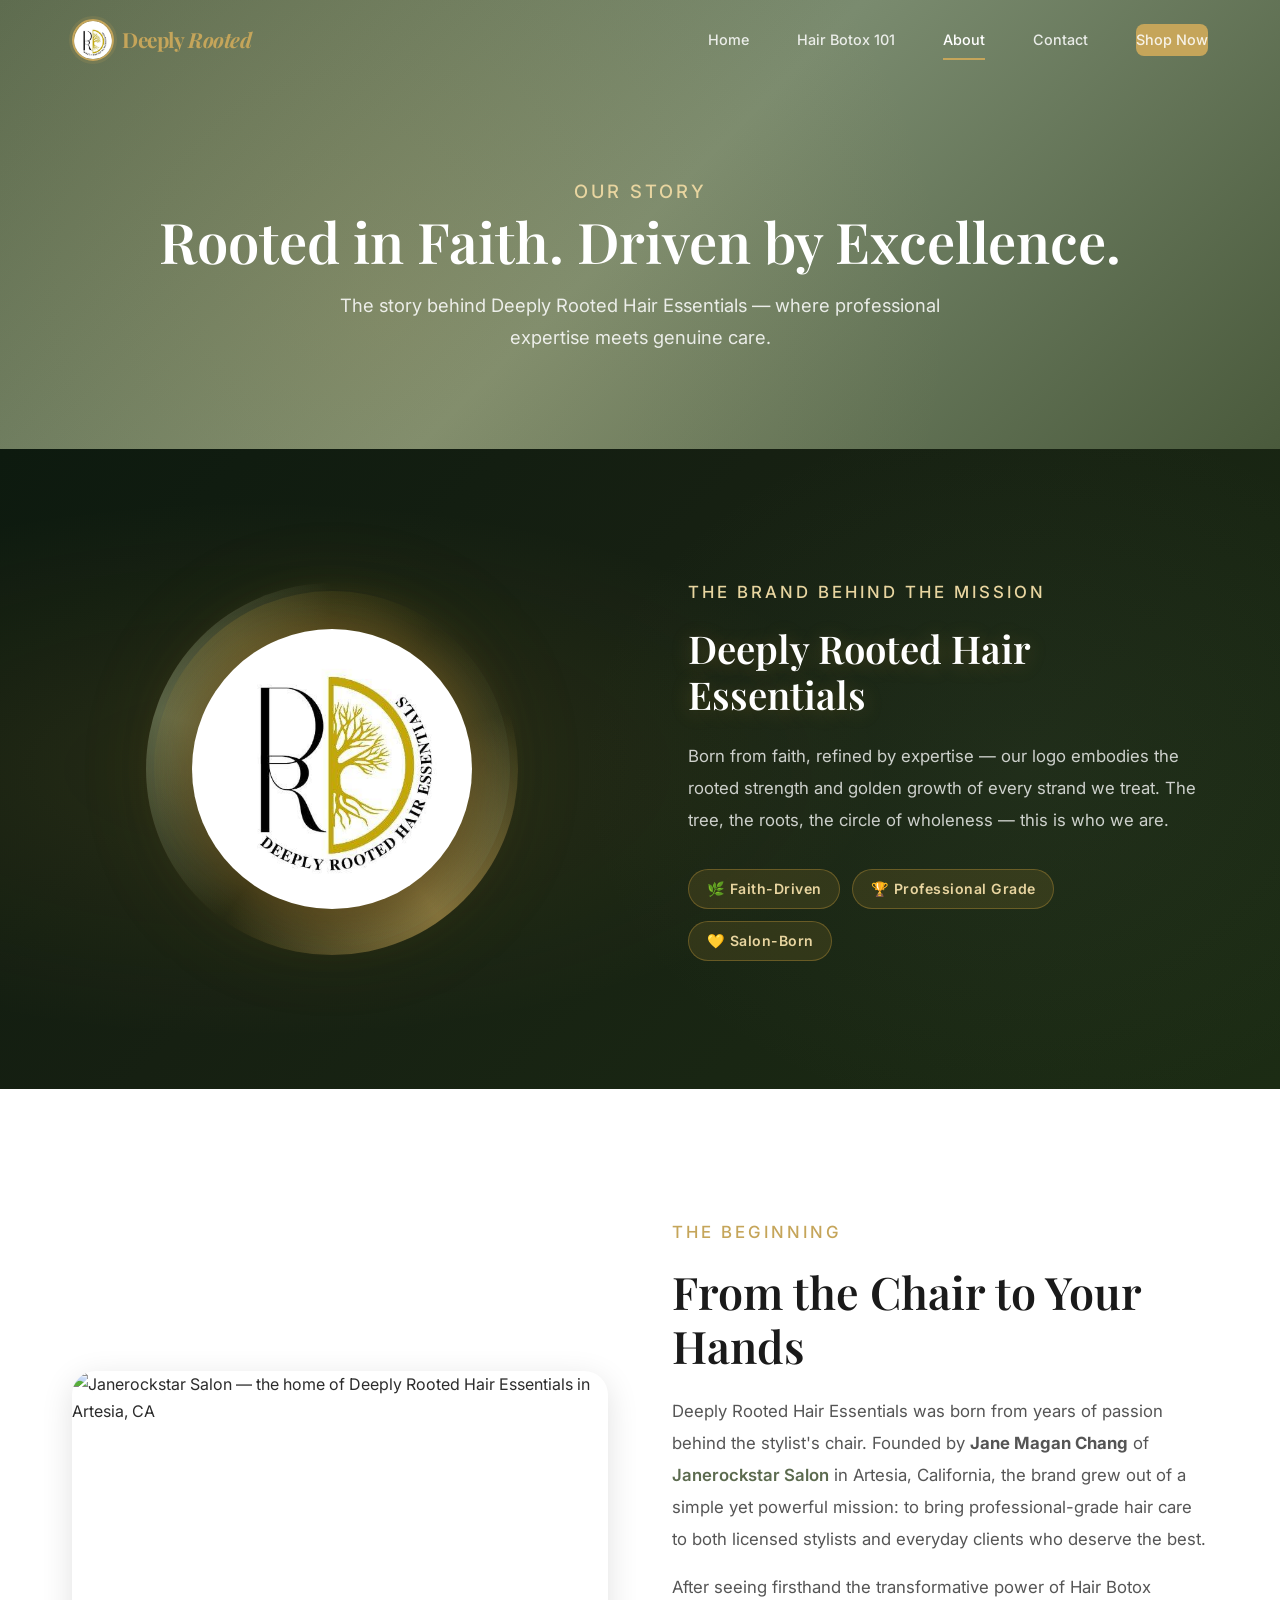
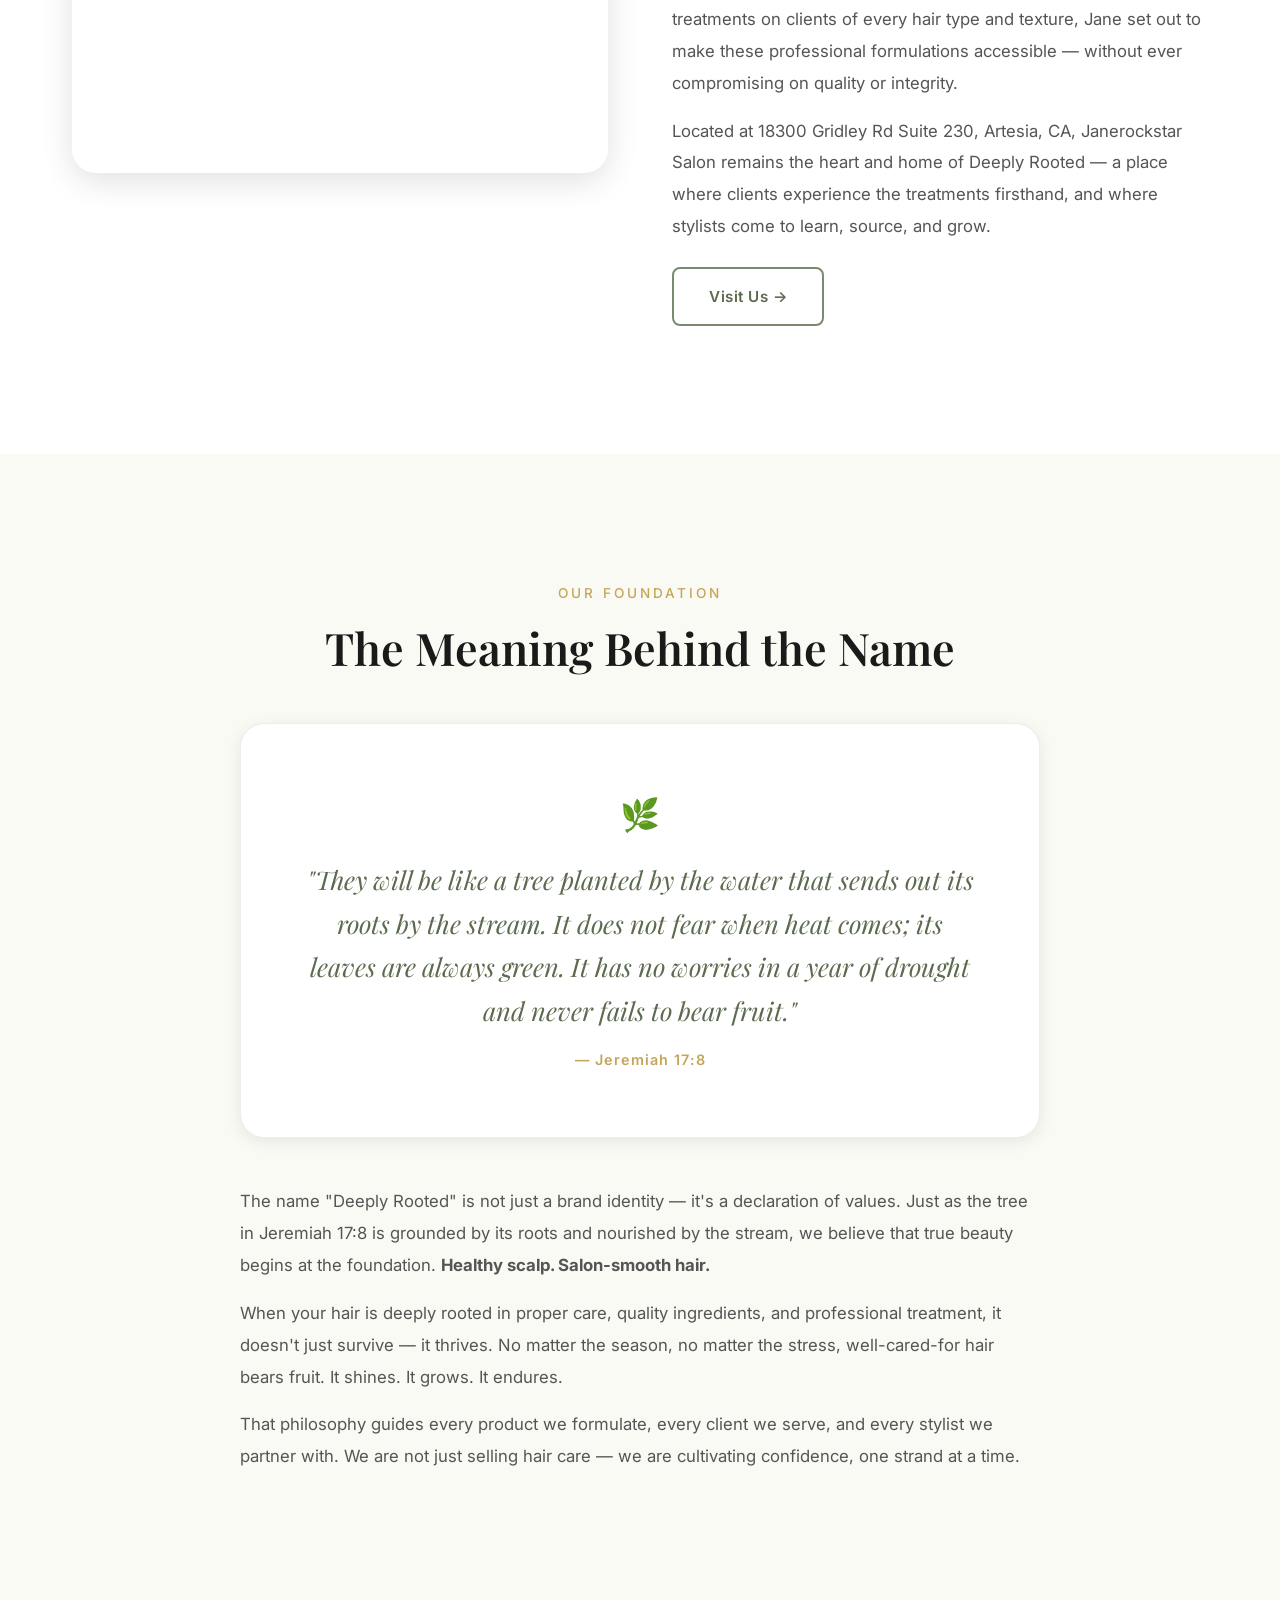
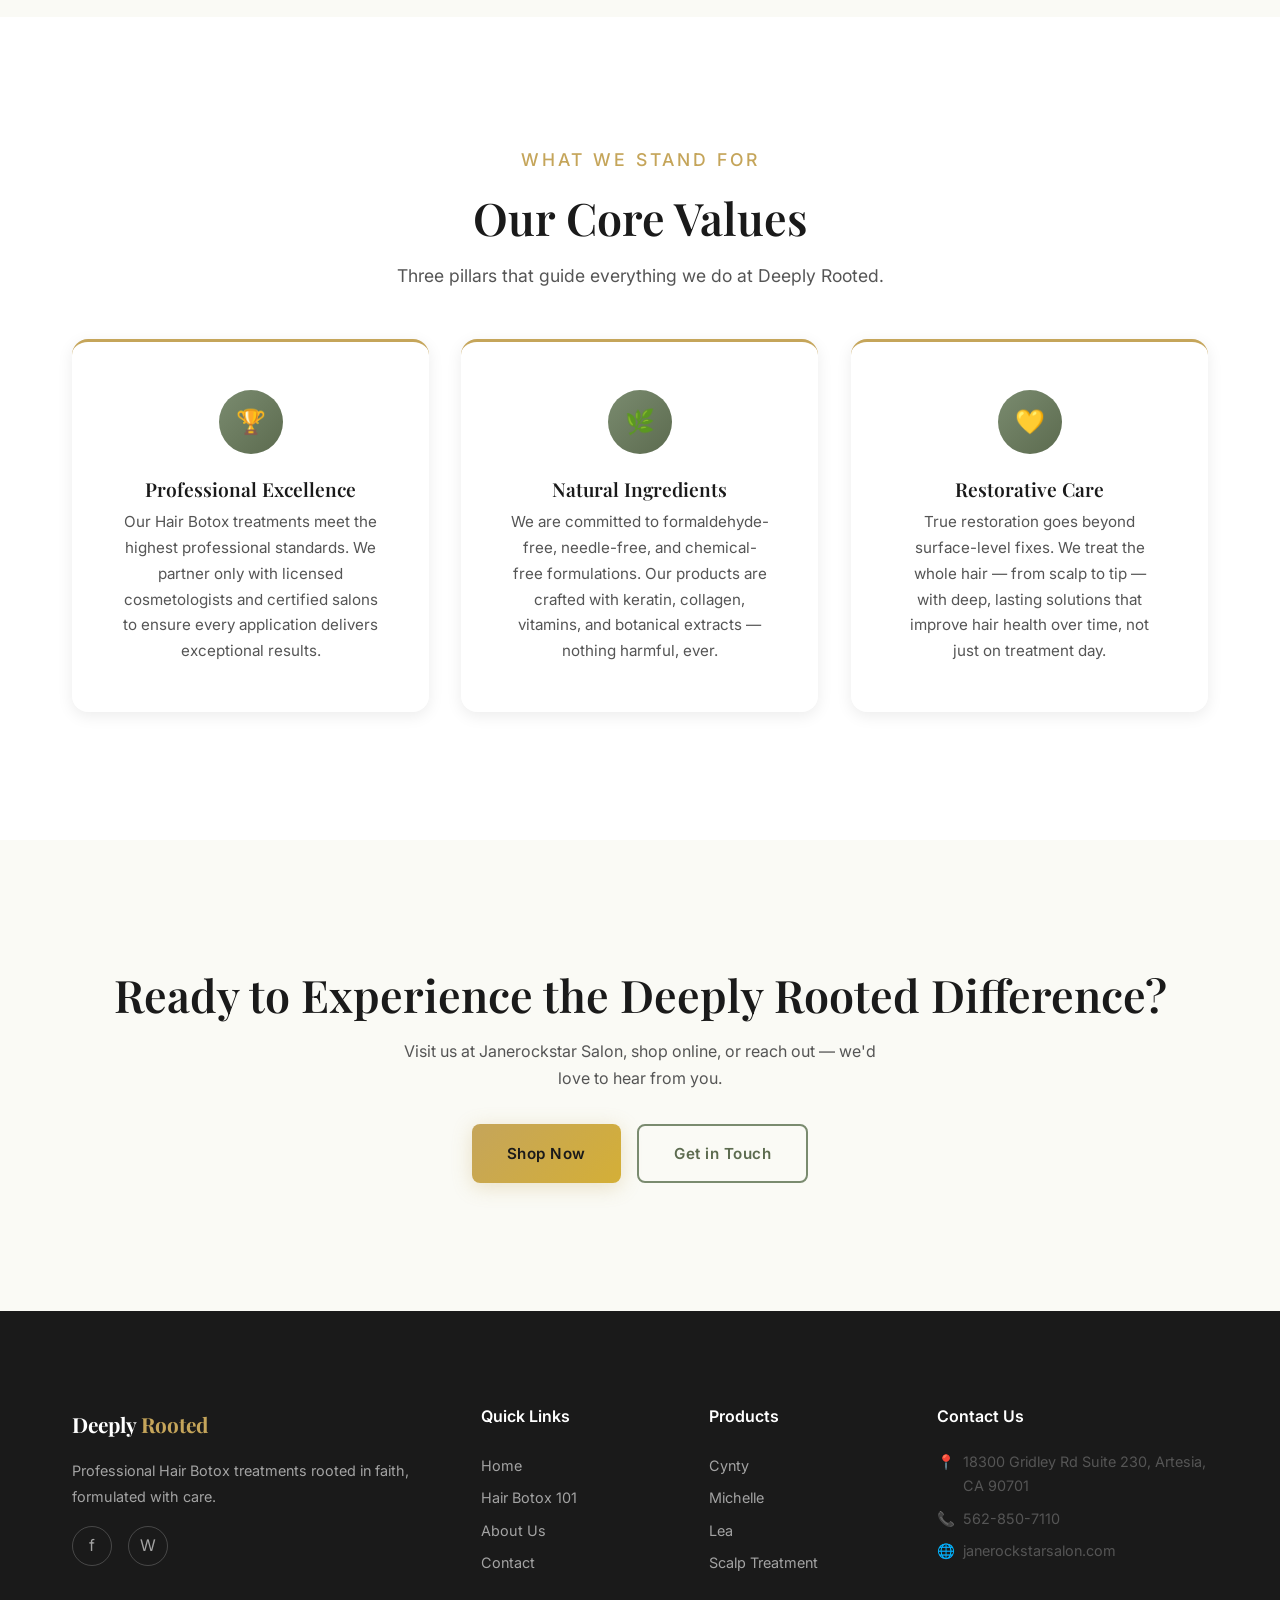
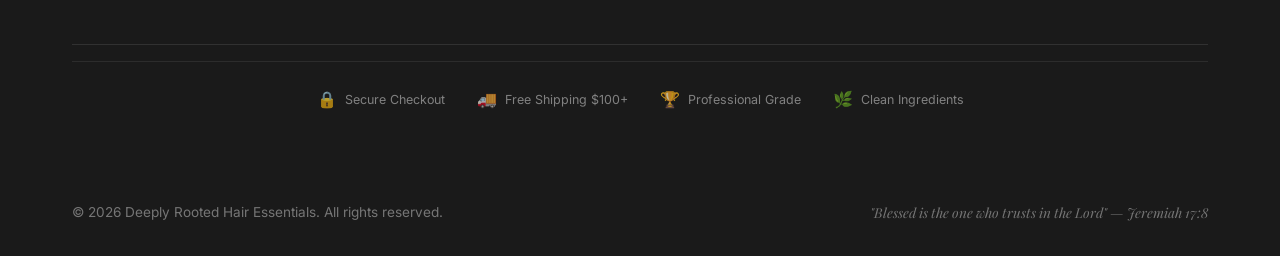
==== about.html @ 3ebabd02 "Remove Shop page and redirect all product links to Shopify store" ====
<!DOCTYPE html>
<html lang="en">
<head>
  <meta charset="UTF-8">
  <meta name="viewport" content="width=device-width, initial-scale=1.0">
  <title>About Us — Deeply Rooted Hair Essentials</title>
  <meta name="description" content="Learn the story behind Deeply Rooted Hair Essentials — rooted in faith, professional expertise, and a passion for beautiful, healthy hair.">
  <link rel="preconnect" href="https://fonts.googleapis.com">
  <link rel="preconnect" href="https://fonts.gstatic.com" crossorigin>
  <meta property="og:title" content="About Us — Deeply Rooted Hair Essentials">
  <meta property="og:description" content="Rooted in faith. Driven by excellence. Our story.">
  <meta property="og:type" content="website">
  <link rel="stylesheet" href="styles/main.css">
  <link rel="stylesheet" href="styles/pages/home.css">
  <link rel="stylesheet" href="styles/pages/about.css">

  <!-- Fallback: show all content if JavaScript is disabled -->
  <noscript>
    <style>
      .reveal, .reveal-left, .reveal-right, .reveal-scale, .reveal-rotate, .reveal-blur {
        opacity: 1 !important;
        transform: none !important;
        filter: none !important;
        animation: none !important;
      }
    </style>
  </noscript>
</head>
<body>

  <!-- Scroll Progress Bar -->
  <div class="scroll-progress" id="scroll-progress"></div>

  <!-- Navigation -->
  <nav class="navbar scrolled" id="navbar">
    <div class="container">
      <a href="index.html" class="nav-logo">
        <div class="nav-logo-mark">
          <img src="assets/images/logo.png" alt="Deeply Rooted Logo" class="nav-logo-img" onerror="this.style.display='none'; this.nextElementSibling.style.display='flex'">
          <div class="nav-logo-fallback" style="display:none">RD</div>
        </div>
        <span class="nav-logo-text">Deeply <em>Rooted</em></span>
      </a>
      <div class="nav-links">
        <a href="index.html">Home</a>
        <a href="hair-botox-101.html">Hair Botox 101</a>
        <a href="about.html" class="active">About</a>
        <a href="contact.html">Contact</a>
        <a href="https://hair-botox-deeply-rooted.myshopify.com" target="_blank" class="nav-cta">Shop Now</a>
      </div>
      <div class="hamburger" id="hamburger"><span></span><span></span><span></span></div>
    </div>
  </nav>
  <div class="mobile-overlay" id="mobile-overlay"></div>
  <div class="mobile-menu" id="mobile-menu">
    <a href="index.html">Home</a>
    <a href="hair-botox-101.html">Hair Botox 101</a>
    <a href="about.html">About</a>
    <a href="contact.html">Contact</a>
    <a href="https://hair-botox-deeply-rooted.myshopify.com" target="_blank" class="btn btn-primary" style="margin-top:1rem;">Shop Now</a>
  </div>

  <!-- Page Hero -->
  <section class="page-hero">
    <div class="container">
      <p class="subtitle" style="color:var(--color-gold-light);">Our Story</p>
      <h1>Rooted in Faith. Driven by Excellence.</h1>
      <p>The story behind Deeply Rooted Hair Essentials — where professional expertise meets genuine care.</p>
    </div>
  </section>

  <!-- Logo Highlight Section -->
  <section class="logo-highlight-section">
    <div class="container">
      <div class="logo-highlight-inner reveal">
        <div class="logo-glow-ring">
          <div class="logo-glow-pulse"></div>
          <img src="assets/images/logo.png" alt="Deeply Rooted Hair Essentials Logo" class="logo-highlight-img" id="brand-logo-showcase" onerror="this.style.display='none'">
        </div>
        <div class="logo-highlight-text">
          <p class="subtitle">The Brand Behind the Mission</p>
          <h2>Deeply Rooted Hair Essentials</h2>
          <p>Born from faith, refined by expertise — our logo embodies the rooted strength and golden growth of every strand we treat. The tree, the roots, the circle of wholeness — this is who we are.</p>
          <div class="logo-badges">
            <span class="logo-badge">🌿 Faith-Driven</span>
            <span class="logo-badge">🏆 Professional Grade</span>
            <span class="logo-badge">💛 Salon-Born</span>
          </div>
        </div>
      </div>
    </div>
  </section>

  <!-- Our Story -->
  <section class="about-story section" id="our-story">
    <div class="container">
      <div class="grid-2">
        <div class="about-story-image reveal reveal-left">
          <img src="assets/images/salon-interior.png" alt="Janerockstar Salon — the home of Deeply Rooted Hair Essentials in Artesia, CA">
        </div>
        <div class="about-story-content reveal reveal-right reveal-delay-1">
          <p class="subtitle">The Beginning</p>
          <h2>From the Chair to Your Hands</h2>
          <p>
            Deeply Rooted Hair Essentials was born from years of passion behind the stylist's chair. Founded by <strong>Jane Magan Chang</strong> of <a href="https://janerockstarsalon.com" target="_blank" style="color:var(--color-sage-dark); font-weight:600;">Janerockstar Salon</a> in Artesia, California, the brand grew out of a simple yet powerful mission: to bring professional-grade hair care to both licensed stylists and everyday clients who deserve the best.
          </p>
          <p>
            After seeing firsthand the transformative power of Hair Botox treatments on clients of every hair type and texture, Jane set out to make these professional formulations accessible — without ever compromising on quality or integrity.
          </p>
          <p>
            Located at 18300 Gridley Rd Suite 230, Artesia, CA, Janerockstar Salon remains the heart and home of Deeply Rooted — a place where clients experience the treatments firsthand, and where stylists come to learn, source, and grow.
          </p>
          <a href="contact.html" class="btn btn-outline" style="margin-top: 0.5rem;">Visit Us →</a>
        </div>
      </div>
    </div>
  </section>

  <!-- Philosophy / Scripture -->
  <section class="philosophy" id="philosophy">
    <div class="container">
      <div class="philosophy-content">
        <p class="subtitle">Our Foundation</p>
        <h2 style="margin-bottom: var(--space-2xl);">The Meaning Behind the Name</h2>
        <div class="scripture-block reveal">
          <div class="scripture-quote">
            "They will be like a tree planted by the water that sends out its roots by the stream. It does not fear when heat comes; its leaves are always green. It has no worries in a year of drought and never fails to bear fruit."
          </div>
          <div class="scripture-ref">— Jeremiah 17:8</div>
        </div>
        <div class="philosophy-text reveal reveal-delay-1">
          <p>
            The name "Deeply Rooted" is not just a brand identity — it's a declaration of values. Just as the tree in Jeremiah 17:8 is grounded by its roots and nourished by the stream, we believe that true beauty begins at the foundation. <strong>Healthy scalp. Salon-smooth hair.</strong>
          </p>
          <p>
            When your hair is deeply rooted in proper care, quality ingredients, and professional treatment, it doesn't just survive — it thrives. No matter the season, no matter the stress, well-cared-for hair bears fruit. It shines. It grows. It endures.
          </p>
          <p>
            That philosophy guides every product we formulate, every client we serve, and every stylist we partner with. We are not just selling hair care — we are cultivating confidence, one strand at a time.
          </p>
        </div>
      </div>
    </div>
  </section>

  <!-- Values -->
  <section class="values section" id="our-values">
    <div class="container">
      <div class="section-header">
        <p class="subtitle">What We Stand For</p>
        <h2>Our Core Values</h2>
        <p>Three pillars that guide everything we do at Deeply Rooted.</p>
      </div>
      <div class="values-grid">
        <div class="value-card reveal reveal-scale">
          <div class="value-icon">🏆</div>
          <h3>Professional Excellence</h3>
          <p>Our Hair Botox treatments meet the highest professional standards. We partner only with licensed cosmetologists and certified salons to ensure every application delivers exceptional results.</p>
        </div>
        <div class="value-card reveal reveal-scale reveal-delay-1">
          <div class="value-icon">🌿</div>
          <h3>Natural Ingredients</h3>
          <p>We are committed to formaldehyde-free, needle-free, and chemical-free formulations. Our products are crafted with keratin, collagen, vitamins, and botanical extracts — nothing harmful, ever.</p>
        </div>
        <div class="value-card reveal reveal-scale reveal-delay-2">
          <div class="value-icon">💛</div>
          <h3>Restorative Care</h3>
          <p>True restoration goes beyond surface-level fixes. We treat the whole hair — from scalp to tip — with deep, lasting solutions that improve hair health over time, not just on treatment day.</p>
        </div>
      </div>
    </div>
  </section>

  <!-- CTA -->
  <section style="background: var(--color-cream); padding: var(--space-5xl) 0; text-align: center;">
    <div class="container reveal">
      <h2>Ready to Experience the Deeply Rooted Difference?</h2>
      <p style="max-width:500px; margin: var(--space-md) auto var(--space-xl);">Visit us at Janerockstar Salon, shop online, or reach out — we'd love to hear from you.</p>
      <div style="display:flex; gap:1rem; justify-content:center; flex-wrap:wrap;">
        <a href="https://hair-botox-deeply-rooted.myshopify.com/" target="_blank" class="btn btn-primary">Shop Now</a>
        <a href="contact.html" class="btn btn-outline">Get in Touch</a>
      </div>
    </div>
  </section>

  <!-- Footer -->
  <footer class="footer">
    <div class="container">
      <div class="footer-grid">
        <div class="footer-brand">
          <a href="index.html" class="nav-logo">Deeply <span>Rooted</span></a>
          <p>Professional Hair Botox treatments rooted in faith, formulated with care.</p>
          <div class="footer-social" style="margin-top:1rem;">
            <a href="https://www.facebook.com/profile.php?id=deeplyrooted" target="_blank" aria-label="Facebook">f</a>
            <a href="https://janerockstarsalon.com" target="_blank" aria-label="Website">W</a>
          </div>
        </div>
        <div><h4>Quick Links</h4><div class="footer-links"><a href="index.html">Home</a><a href="hair-botox-101.html">Hair Botox 101</a><a href="about.html">About Us</a><a href="contact.html">Contact</a></div></div>
        <div><h4>Products</h4><div class="footer-links"><a href="https://hair-botox-deeply-rooted.myshopify.com/" target="_blank">Cynty</a><a href="https://hair-botox-deeply-rooted.myshopify.com/" target="_blank">Michelle</a><a href="https://hair-botox-deeply-rooted.myshopify.com/" target="_blank">Lea</a><a href="https://hair-botox-deeply-rooted.myshopify.com/" target="_blank">Scalp Treatment</a></div></div>
        <div><h4>Contact Us</h4><div class="footer-contact"><p><span>📍</span> 18300 Gridley Rd Suite 230, Artesia, CA 90701</p><p><span>📞</span> <a href="tel:5628507110">562-850-7110</a></p><p><span>🌐</span> <a href="https://janerockstarsalon.com" target="_blank">janerockstarsalon.com</a></p></div></div>
      </div>
      <!-- Footer Trust Badges -->
      <div class="footer-trust">
        <span class="footer-trust-item"><span class="footer-trust-icon">🔒</span> Secure Checkout</span>
        <span class="footer-trust-item"><span class="footer-trust-icon">🚚</span> Free Shipping $100+</span>
        <span class="footer-trust-item"><span class="footer-trust-icon">🏆</span> Professional Grade</span>
        <span class="footer-trust-item"><span class="footer-trust-icon">🌿</span> Clean Ingredients</span>
      </div>
      <div class="footer-bottom">
        <p>&copy; 2026 Deeply Rooted Hair Essentials. All rights reserved.</p>
        <p class="footer-scripture">"Blessed is the one who trusts in the Lord" — Jeremiah 17:8</p>
      </div>
    </div>
  </footer>

  <!-- Back to Top -->
  <button class="back-to-top" id="back-to-top" aria-label="Back to top">
    <svg class="back-to-top-ring" viewBox="0 0 36 36">
      <circle class="ring-bg" cx="18" cy="18" r="16" fill="none" stroke="rgba(197,165,90,0.2)" stroke-width="2"/>
      <circle class="ring-progress" cx="18" cy="18" r="16" fill="none" stroke="var(--color-gold)" stroke-width="2" stroke-dasharray="100.53" stroke-dashoffset="100.53" stroke-linecap="round"/>
    </svg>
    <span class="back-to-top-arrow">↑</span>
  </button>

  <script src="scripts/logo-data.js" onerror="console.log('logo-data.js not found - run setup-logo.html first')"></script>
  <script src="scripts/main.js"></script>
</body>
</html>
---- styles/main.css ----
/* ============================================
   DEEPLY ROOTED HAIR ESSENTIALS — DESIGN SYSTEM
   ============================================ */

/* Google Fonts */
@import url('https://fonts.googleapis.com/css2?family=Playfair+Display:ital,wght@0,400;0,500;0,600;0,700;1,400;1,500&family=Inter:wght@300;400;500;600;700&display=swap');

/* ---- Design Tokens ---- */
:root {
  /* Colors */
  --color-sage: #7A8B6F;
  --color-sage-light: #9BAF8E;
  --color-sage-dark: #5C6B4F;
  --color-olive: #4A5A3C;
  --color-gold: #C5A55A;
  --color-gold-bright: #D4AF37;
  --color-gold-light: #E8D5A0;
  --color-white: #FFFFFF;
  --color-cream: #FAFAF5;
  --color-cream-warm: #F5F0E8;
  --color-charcoal: #2C2C2C;
  --color-black: #1A1A1A;
  --color-gray-100: #F7F7F7;
  --color-gray-200: #E8E8E8;
  --color-gray-300: #D1D1D1;
  --color-gray-500: #888888;
  --color-gray-700: #555555;
  --color-error: #C0392B;
  --color-success: #27AE60;

  /* Typography */
  --font-heading: 'Playfair Display', Georgia, serif;
  --font-body: 'Inter', -apple-system, sans-serif;

  /* Spacing */
  --space-xs: 0.25rem;
  --space-sm: 0.5rem;
  --space-md: 1rem;
  --space-lg: 1.5rem;
  --space-xl: 2rem;
  --space-2xl: 3rem;
  --space-3xl: 4rem;
  --space-4xl: 6rem;
  --space-5xl: 8rem;

  /* Layout */
  --max-width: 1200px;
  --nav-height: 80px;

  /* Borders & Radius */
  --radius-sm: 4px;
  --radius-md: 8px;
  --radius-lg: 16px;
  --radius-xl: 24px;
  --radius-full: 50%;

  /* Shadows */
  --shadow-sm: 0 2px 8px rgba(0,0,0,0.06);
  --shadow-md: 0 4px 16px rgba(0,0,0,0.08);
  --shadow-lg: 0 8px 32px rgba(0,0,0,0.12);
  --shadow-xl: 0 16px 48px rgba(0,0,0,0.16);
  --shadow-gold: 0 4px 20px rgba(197,165,90,0.3);

  /* Transitions */
  --transition-fast: 0.2s ease;
  --transition-base: 0.3s ease;
  --transition-slow: 0.5s ease;
  --transition-spring: 0.4s cubic-bezier(0.175, 0.885, 0.32, 1.275);
}

/* ---- Reset ---- */
*, *::before, *::after { box-sizing: border-box; margin: 0; padding: 0; }
html { scroll-behavior: smooth; font-size: 16px; }
body {
  font-family: var(--font-body);
  color: var(--color-charcoal);
  background: var(--color-white);
  line-height: 1.7;
  overflow-x: hidden;
  -webkit-font-smoothing: antialiased;
}
img { max-width: 100%; height: auto; display: block; }
a { text-decoration: none; color: inherit; transition: color var(--transition-fast); }
ul, ol { list-style: none; }
button, input, textarea, select {
  font-family: inherit; font-size: inherit; border: none; outline: none; background: none;
}
button { cursor: pointer; }

/* ---- Typography ---- */
h1, h2, h3, h4, h5 { font-family: var(--font-heading); font-weight: 600; line-height: 1.2; color: var(--color-black); }
h1 { font-size: clamp(2.2rem, 5vw, 3.5rem); }
h2 { font-size: clamp(1.8rem, 4vw, 2.8rem); }
h3 { font-size: clamp(1.3rem, 3vw, 1.8rem); }
h4 { font-size: clamp(1.1rem, 2vw, 1.3rem); }
p { margin-bottom: var(--space-md); color: var(--color-gray-700); }
.text-gold { color: var(--color-gold); }
.text-sage { color: var(--color-sage); }
.text-center { text-align: center; }
.subtitle {
  font-family: var(--font-body);
  font-size: 0.85rem;
  font-weight: 500;
  letter-spacing: 3px;
  text-transform: uppercase;
  color: var(--color-gold);
}

/* ---- Layout ---- */
.container { max-width: var(--max-width); margin: 0 auto; padding: 0 var(--space-xl); }
.section { padding: var(--space-4xl) 0; }
.section-header { text-align: center; max-width: 700px; margin: 0 auto var(--space-2xl); }
.section-header h2 { margin-bottom: var(--space-md); }
.section-header p { font-size: 1.1rem; }
.grid-2 { display: grid; grid-template-columns: repeat(2, 1fr); gap: var(--space-2xl); align-items: center; }
.grid-3 { display: grid; grid-template-columns: repeat(3, 1fr); gap: var(--space-xl); }
.grid-4 { display: grid; grid-template-columns: repeat(4, 1fr); gap: var(--space-xl); }

/* ---- Buttons ---- */
.btn {
  display: inline-flex; align-items: center; justify-content: center; gap: var(--space-sm);
  padding: 0.9rem 2.2rem; border-radius: var(--radius-md); font-weight: 600;
  font-size: 0.95rem; letter-spacing: 0.5px; transition: all var(--transition-base);
  position: relative; overflow: hidden;
}
.btn-primary {
  background: linear-gradient(135deg, var(--color-gold), var(--color-gold-bright));
  color: var(--color-black); box-shadow: var(--shadow-gold);
}
.btn-primary:hover { transform: translateY(-2px); box-shadow: 0 6px 28px rgba(197,165,90,0.45); }
.btn-secondary {
  background: transparent; color: var(--color-white);
  border: 2px solid rgba(255,255,255,0.6);
}
.btn-secondary:hover { background: rgba(255,255,255,0.1); border-color: var(--color-white); }
.btn-outline {
  background: transparent; color: var(--color-sage-dark);
  border: 2px solid var(--color-sage);
}
.btn-outline:hover { background: var(--color-sage); color: var(--color-white); }
.btn-dark {
  background: var(--color-charcoal); color: var(--color-white);
}
.btn-dark:hover { background: var(--color-black); transform: translateY(-2px); }

/* ---- Navigation ---- */
.navbar {
  position: fixed; top: 0; left: 0; right: 0; z-index: 1000;
  height: var(--nav-height); display: flex; align-items: center;
  transition: all var(--transition-base);
  background: transparent;
}
.navbar.scrolled {
  background: rgba(255,255,255,0.97); backdrop-filter: blur(12px);
  box-shadow: var(--shadow-sm);
}
.navbar .container { display: flex; align-items: center; justify-content: space-between; width: 100%; }
.nav-logo {
  display: flex; align-items: center; gap: 0.5rem;
  font-family: var(--font-heading); font-size: 1.4rem; font-weight: 700;
  color: var(--color-white); transition: color var(--transition-base);
  text-decoration: none;
}
.nav-logo span { color: var(--color-gold); }
.navbar.scrolled .nav-logo { color: var(--color-sage-dark); }
.nav-links { display: flex; align-items: center; gap: var(--space-2xl); }
.nav-links a {
  font-size: 0.9rem; font-weight: 500; color: rgba(255,255,255,0.85);
  position: relative; padding: var(--space-xs) 0;
  transition: color var(--transition-fast);
}
.nav-links a::after {
  content: ''; position: absolute; bottom: -4px; left: 0; width: 0; height: 2px;
  background: var(--color-gold); transition: width var(--transition-base);
}
.nav-links a:hover, .nav-links a.active { color: var(--color-white); }
.nav-links a:hover::after, .nav-links a.active::after { width: 100%; }
.navbar.scrolled .nav-links a { color: var(--color-gray-700); }
.navbar.scrolled .nav-links a:hover, .navbar.scrolled .nav-links a.active { color: var(--color-sage-dark); }
.nav-cta {
  padding: 0.6rem 1.6rem; border-radius: var(--radius-md); font-weight: 600; font-size: 0.85rem;
  background: var(--color-gold); color: var(--color-black);
  transition: all var(--transition-base);
}
.nav-cta:hover { background: var(--color-gold-bright); transform: translateY(-1px); }
.nav-cta::after { display: none !important; }

/* Hamburger */
.hamburger { display: none; flex-direction: column; gap: 5px; cursor: pointer; z-index: 1001; }
.hamburger span {
  width: 26px; height: 2.5px; background: var(--color-white); border-radius: 2px;
  transition: all var(--transition-base);
}
.navbar.scrolled .hamburger span { background: var(--color-charcoal); }
.hamburger.active span:nth-child(1) { transform: rotate(45deg) translate(5px, 5px); }
.hamburger.active span:nth-child(2) { opacity: 0; }
.hamburger.active span:nth-child(3) { transform: rotate(-45deg) translate(5px, -5px); }

/* Mobile Menu */
.mobile-menu {
  display: none; position: fixed; top: 0; right: -100%; width: 80%; max-width: 360px; height: 100vh;
  background: var(--color-white); z-index: 999; padding: 100px var(--space-2xl) var(--space-2xl);
  box-shadow: var(--shadow-xl); transition: right var(--transition-slow);
  flex-direction: column; gap: var(--space-lg);
}
.mobile-menu.open { right: 0; }
.mobile-menu a {
  font-size: 1.1rem; font-weight: 500; color: var(--color-charcoal);
  padding: var(--space-md) 0; border-bottom: 1px solid var(--color-gray-200);
  display: block;
}
.mobile-menu a:hover { color: var(--color-sage-dark); }
.mobile-overlay {
  display: none; position: fixed; inset: 0; background: rgba(0,0,0,0.5); z-index: 998;
  opacity: 0; transition: opacity var(--transition-base);
}
.mobile-overlay.open { opacity: 1; }

/* ---- Cards ---- */
.card {
  background: var(--color-white); border-radius: var(--radius-lg);
  overflow: hidden; box-shadow: var(--shadow-md);
  transition: all var(--transition-base);
}
.card:hover { transform: translateY(-6px); box-shadow: var(--shadow-lg); }
.card-image { width: 100%; aspect-ratio: 1; overflow: hidden; background: var(--color-cream); }
.card-image img { width: 100%; height: 100%; object-fit: cover; transition: transform var(--transition-slow); }
.card:hover .card-image img { transform: scale(1.05); }
.card-body { padding: var(--space-lg); }
.card-body h3 { margin-bottom: var(--space-sm); }
.card-body p { font-size: 0.95rem; }

/* ---- Badges ---- */
.badge {
  display: inline-flex; align-items: center; gap: var(--space-xs);
  padding: 0.35rem 0.9rem; border-radius: var(--radius-xl); font-size: 0.75rem;
  font-weight: 600; text-transform: uppercase; letter-spacing: 1px;
}
.badge-gold { background: var(--color-gold-light); color: var(--color-olive); }
.badge-sage { background: rgba(122,139,111,0.15); color: var(--color-sage-dark); }
.badge-pro { background: var(--color-charcoal); color: var(--color-gold); }

/* ---- Forms ---- */
.form-group { margin-bottom: var(--space-lg); }
.form-group label {
  display: block; font-weight: 600; font-size: 0.9rem;
  margin-bottom: var(--space-sm); color: var(--color-charcoal);
}
.form-group label .required { color: var(--color-error); }
.form-input, .form-textarea, .form-select {
  width: 100%; padding: 0.85rem 1rem; border: 2px solid var(--color-gray-200);
  border-radius: var(--radius-md); font-size: 0.95rem;
  transition: border-color var(--transition-fast), box-shadow var(--transition-fast);
  background: var(--color-white);
}
.form-input:focus, .form-textarea:focus, .form-select:focus {
  border-color: var(--color-sage); box-shadow: 0 0 0 3px rgba(122,139,111,0.15);
}
.form-input.error, .form-textarea.error { border-color: var(--color-error); }
.form-textarea { min-height: 140px; resize: vertical; }
.form-error { color: var(--color-error); font-size: 0.8rem; margin-top: var(--space-xs); display: none; }
.form-success {
  background: rgba(39,174,96,0.1); border: 1px solid var(--color-success);
  color: var(--color-success); padding: var(--space-lg); border-radius: var(--radius-md);
  text-align: center; display: none;
}

/* ---- Page Hero ---- */
.page-hero {
  padding: calc(var(--nav-height) + var(--space-4xl)) 0 var(--space-4xl);
  background: linear-gradient(135deg, var(--color-sage-dark) 0%, var(--color-sage) 50%, var(--color-olive) 100%);
  color: var(--color-white); text-align: center; position: relative; overflow: hidden;
}
.page-hero::before {
  content: ''; position: absolute; inset: 0;
  background: radial-gradient(circle at 30% 70%, rgba(197,165,90,0.15) 0%, transparent 60%);
}
.page-hero h1 { color: var(--color-white); margin-bottom: var(--space-md); position: relative; }
.page-hero p { color: rgba(255,255,255,0.85); font-size: 1.15rem; max-width: 600px; margin: 0 auto; position: relative; }

/* ---- Footer ---- */
.footer {
  background: var(--color-black); color: rgba(255,255,255,0.7); padding: var(--space-4xl) 0 var(--space-xl);
}
.footer-grid {
  display: grid; grid-template-columns: 2fr 1fr 1fr 1.5fr; gap: var(--space-2xl);
  padding-bottom: var(--space-3xl); border-bottom: 1px solid rgba(255,255,255,0.1);
}
.footer-brand .nav-logo { color: var(--color-white); font-size: 1.3rem; display: inline-block; margin-bottom: var(--space-md); }
.footer-brand p { font-size: 0.9rem; line-height: 1.8; color: rgba(255,255,255,0.6); }
.footer h4 { color: var(--color-white); font-size: 1rem; margin-bottom: var(--space-lg); font-family: var(--font-body); font-weight: 600; }
.footer-links a { display: block; padding: var(--space-xs) 0; color: rgba(255,255,255,0.6); font-size: 0.9rem; }
.footer-links a:hover { color: var(--color-gold); }
.footer-contact p { font-size: 0.9rem; margin-bottom: var(--space-sm); display: flex; align-items: flex-start; gap: var(--space-sm); }
.footer-contact p span { color: var(--color-gold); flex-shrink: 0; }
.footer-bottom {
  display: flex; justify-content: space-between; align-items: center;
  padding-top: var(--space-xl); margin-top: var(--space-xl);
}
.footer-bottom p { font-size: 0.85rem; color: rgba(255,255,255,0.4); margin: 0; }
.footer-scripture { font-family: var(--font-heading); font-style: italic; font-size: 0.9rem; color: rgba(255,255,255,0.5); }
.footer-social { display: flex; gap: var(--space-md); }
.footer-social a {
  width: 40px; height: 40px; border-radius: var(--radius-full);
  border: 1px solid rgba(255,255,255,0.2); display: flex; align-items: center; justify-content: center;
  color: rgba(255,255,255,0.6); transition: all var(--transition-base);
}
.footer-social a:hover { border-color: var(--color-gold); color: var(--color-gold); background: rgba(197,165,90,0.1); }

/* ---- Scroll Reveal (Blur In/Out) ---- */
.reveal {
  opacity: 0; transform: translateY(30px); filter: blur(8px);
  transition: opacity 0.7s cubic-bezier(0.5, 0, 0, 1),
              transform 0.7s cubic-bezier(0.5, 0, 0, 1),
              filter 0.6s cubic-bezier(0.5, 0, 0, 1);
  will-change: opacity, transform, filter;
}
.reveal.visible {
  opacity: 1; transform: translateY(0) translateX(0) scale(1) rotate(0deg); filter: blur(0);
}
.reveal-left { opacity: 0; transform: translateX(-60px); filter: blur(8px); }
.reveal-right { opacity: 0; transform: translateX(60px); filter: blur(8px); }
.reveal-scale { opacity: 0; transform: scale(0.82); filter: blur(10px); }
.reveal-rotate { opacity: 0; transform: rotate(-4deg) translateY(20px); filter: blur(8px); }
.reveal-blur { opacity: 0; filter: blur(16px); transform: translateY(15px); }
.reveal-delay-1 { transition-delay: 0.1s; }
.reveal-delay-2 { transition-delay: 0.2s; }
.reveal-delay-3 { transition-delay: 0.3s; }
.reveal-delay-4 { transition-delay: 0.4s; }
.reveal-delay-5 { transition-delay: 0.5s; }
.reveal-delay-6 { transition-delay: 0.6s; }

/* ---- Safety Fallback: show content if JS hasn't initialized after 4s ---- */
/* This ensures images/content aren't permanently hidden on mobile phones
   where IntersectionObserver may not fire correctly */
@keyframes revealFallback {
  to {
    opacity: 1;
    transform: none;
    filter: none;
  }
}
.reveal, .reveal-left, .reveal-right, .reveal-scale, .reveal-rotate, .reveal-blur {
  animation: revealFallback 0s 4s forwards;
}

/* ---- Parallax Utility ---- */
.parallax-layer { will-change: transform; transition: transform 0.1s linear; }

/* ---- Button Ripple ---- */
.btn-ripple { position: relative; overflow: hidden; }
.btn-ripple .ripple-wave {
  position: absolute; border-radius: 50%;
  background: rgba(255,255,255,0.35);
  transform: scale(0); animation: rippleAnim 0.6s ease-out forwards;
  pointer-events: none;
}
@keyframes rippleAnim {
  to { transform: scale(4); opacity: 0; }
}

/* ---- Reduced Motion ---- */
@media (prefers-reduced-motion: reduce) {
  *, *::before, *::after {
    animation-duration: 0.01ms !important;
    animation-iteration-count: 1 !important;
    transition-duration: 0.01ms !important;
  }
  .reveal, .reveal-left, .reveal-right, .reveal-scale, .reveal-rotate, .reveal-blur {
    opacity: 1; transform: none; filter: none;
  }
}

/* ---- Responsive ---- */
@media (max-width: 1024px) {
  .grid-4 { grid-template-columns: repeat(2, 1fr); }
  .footer-grid { grid-template-columns: repeat(2, 1fr); }
}
@media (max-width: 768px) {
  .nav-links { display: none; }
  .hamburger { display: flex; }
  .mobile-menu { display: flex; }
  .grid-2 { grid-template-columns: 1fr; }
  .grid-3 { grid-template-columns: 1fr; }
  .grid-4 { grid-template-columns: 1fr; }
  .section { padding: var(--space-2xl) 0; }
  .footer-grid { grid-template-columns: 1fr; }
  .footer-bottom { flex-direction: column; gap: var(--space-md); text-align: center; }
  .container { padding: 0 var(--space-md); }
}
---- styles/pages/home.css ----
/* ════════════════════════════════════════════
   HOME PAGE — Logo-Centered Premium Design
   ════════════════════════════════════════════ */

/* ── Nav Logo ── */
.nav-logo { display: flex; align-items: center; gap: 0.6rem; text-decoration: none; }
.nav-logo-mark {
  width: 42px; height: 42px; border-radius: 50%; overflow: hidden;
  border: 2px solid var(--color-gold); flex-shrink: 0;
  box-shadow: 0 0 0 3px rgba(197,165,90,0.15); transition: box-shadow 0.3s;
}
.nav-logo-mark:hover { box-shadow: 0 0 0 5px rgba(197,165,90,0.28); }
.nav-logo-img { width: 100%; height: 100%; object-fit: cover; }
.nav-logo-fallback {
  width: 100%; height: 100%; background: var(--color-gold);
  color: var(--color-black); font-weight: 800; font-size: 0.9rem;
  display: flex; align-items: center; justify-content: center;
}
.nav-logo-text {
  font-family: var(--font-heading); font-size: 1.3rem; font-weight: 700;
  color: var(--color-white); letter-spacing: -0.02em; transition: color 0.3s;
}
.nav-logo-text em { font-style: italic; color: var(--color-gold); }
.navbar.scrolled .nav-logo-text { color: var(--color-charcoal); }

/* ════════════════════════════════════════════
   SCROLL PROGRESS BAR
   ════════════════════════════════════════════ */
.scroll-progress {
  position: fixed; top: 0; left: 0; height: 3px; width: 0%;
  background: linear-gradient(90deg, var(--color-gold), var(--color-gold-bright), var(--color-sage));
  z-index: 9999; transition: width 0.05s linear;
  box-shadow: 0 0 8px rgba(197,165,90,0.5);
}

/* ════════════════════════════════════════════
   GRADIENT TEXT
   ════════════════════════════════════════════ */
.gradient-text {
  background: linear-gradient(135deg, var(--color-gold-light) 0%, var(--color-gold) 40%, #f0d080 60%, var(--color-gold-light) 100%);
  background-size: 200% auto;
  -webkit-background-clip: text; background-clip: text;
  -webkit-text-fill-color: transparent;
  animation: gradientShift 4s ease-in-out infinite;
  font-style: italic;
}
@keyframes gradientShift {
  0%, 100% { background-position: 0% center; }
  50% { background-position: 100% center; }
}

/* Hero headline word-by-word stagger */
.hero-headline { position: relative; }

/* ════════════════════════════════════════════
   HERO — Logo Centered
   ════════════════════════════════════════════ */
.hero {
  min-height: 100vh;
  background:
    radial-gradient(ellipse 120% 40% at 50% 110%, #1a2d0f 0%, #243d16 25%, transparent 55%),
    radial-gradient(ellipse 80% 25% at 20% 105%, #1e3010 0%, transparent 45%),
    radial-gradient(ellipse 80% 25% at 80% 105%, #162a0c 0%, transparent 45%),
    radial-gradient(circle 60px at 60% 88%, rgba(180,200,120,0.18) 0%, transparent 70%),
    radial-gradient(circle 40px at 35% 92%, rgba(160,185,100,0.12) 0%, transparent 70%),
    linear-gradient(175deg, #3a4e2e 0%, #465a34 20%, #4d6439 45%, #526640 65%, #3d5230 85%, #2c3d22 100%);
  position: relative; overflow: hidden;
  display: flex; flex-direction: column;
  align-items: center; justify-content: center;
  padding-top: var(--nav-height);
}
.hero::before {
  content: ''; position: absolute; inset: 0;
  background:
    radial-gradient(ellipse 50% 45% at 50% 30%, rgba(197,165,90,0.08) 0%, transparent 60%),
    radial-gradient(ellipse 60% 50% at 10% 25%, rgba(255,255,240,0.06) 0%, transparent 55%),
    radial-gradient(ellipse 40% 60% at 88% 30%, rgba(197,165,90,0.07) 0%, transparent 55%);
  pointer-events: none; z-index: 1;
}
.hero::after {
  content: ''; position: absolute; bottom: 0; left: 0; right: 0; height: 120px;
  background: linear-gradient(to top, #fafaf5, transparent);
  pointer-events: none; z-index: 4;
}

/* Particles */
.hero-particles { position: absolute; inset: 0; pointer-events: none; z-index: 1; }
.particle {
  position: absolute; border-radius: 50%;
  background: rgba(248,240,220,0.6);
  animation: particleDrift linear infinite;
}
@keyframes particleDrift {
  0%   { transform: translateY(0) scale(1); opacity: 0; }
  15%  { opacity: 0.5; }
  85%  { opacity: 0.3; }
  100% { transform: translateY(-100vh) scale(0.4); opacity: 0; }
}

/* Botanical leaves */
.hero-leaf {
  position: absolute; top: 0; bottom: 0; width: 220px;
  pointer-events: none; z-index: 2; opacity: 0.85;
}
.hero-leaf svg { width: 100%; height: 100%; }
.hero-leaf-left  { left: 0; }
.hero-leaf-right { right: 0; transform: scaleX(-1); }

/* Sparkles — more spread for centered layout */
.hero-sparkle {
  position: absolute; color: rgba(197,165,90,0.6); pointer-events: none; z-index: 2;
  animation: sparklePulse 3s ease-in-out infinite;
}
.hero-sparkle-1 { top: 18%; right: 12%;  font-size: 1.3rem; animation-delay: 0s; }
.hero-sparkle-2 { top: 55%; right: 8%;   font-size: 0.85rem; animation-delay: 1.1s; }
.hero-sparkle-3 { top: 30%; left: 10%;   font-size: 0.6rem;  animation-delay: 2s; }
.hero-sparkle-4 { top: 65%; left: 6%;    font-size: 1rem;    animation-delay: 0.5s; }
.hero-sparkle-5 { top: 22%; left: 15%;   font-size: 0.7rem;  animation-delay: 1.6s; }
@keyframes sparklePulse { 0%,100%{opacity:0.35;transform:scale(1) rotate(0deg);}50%{opacity:0.9;transform:scale(1.4) rotate(15deg);} }

/* Hero Inner — Centered column layout */
.hero-inner {
  position: relative; z-index: 2;
  display: flex; flex-direction: column; align-items: center;
  text-align: center;
  max-width: var(--max-width); width: 100%;
  padding: 2rem var(--space-xl) 4rem;
}

/* ── Logo Showcase ── */
.hero-logo-showcase {
  position: relative;
  width: 220px; height: 220px;
  margin-bottom: 2rem;
  animation: fadeScaleIn 1s ease both;
}
@keyframes fadeScaleIn {
  from { opacity: 0; transform: scale(0.7); }
  to { opacity: 1; transform: scale(1); }
}

.hero-logo-main {
  width: 100%; height: 100%; object-fit: contain;
  position: relative; z-index: 3;
  filter: drop-shadow(0 8px 32px rgba(197,165,90,0.4));
  animation: logoFloat 6s ease-in-out infinite;
  border-radius: 50%;
  background: white;
}
.hero-logo-showcase {
  will-change: transform;
  transition: transform 0.1s ease-out;
}
@keyframes logoFloat {
  0%, 100% { transform: translateY(0); }
  50% { transform: translateY(-10px); }
}

/* Glow behind logo */
.logo-glow {
  position: absolute; inset: -40px; border-radius: 50%;
  background: radial-gradient(circle, rgba(197,165,90,0.35) 0%, rgba(197,165,90,0.12) 40%, transparent 70%);
  z-index: 1;
  animation: glowPulse 4s ease-in-out infinite;
}
@keyframes glowPulse {
  0%, 100% { transform: scale(1); opacity: 0.8; }
  50% { transform: scale(1.15); opacity: 1; }
}

/* Pulse ring */
.logo-pulse-ring {
  position: absolute; inset: -20px; border-radius: 50%;
  border: 2px solid rgba(197,165,90,0.3);
  z-index: 2;
  animation: pulseRing 3s ease-out infinite;
}
@keyframes pulseRing {
  0% { transform: scale(0.9); opacity: 0.8; }
  70% { transform: scale(1.3); opacity: 0; }
  100% { transform: scale(0.9); opacity: 0; }
}

/* Orbit ring */
.logo-orbit-ring {
  position: absolute; inset: -30px; border-radius: 50%;
  border: 1.5px solid transparent;
  border-top-color: rgba(197,165,90,0.5);
  border-right-color: rgba(197,165,90,0.2);
  z-index: 2;
  animation: orbitSpin 8s linear infinite;
}
@keyframes orbitSpin { to { transform: rotate(360deg); } }

/* ── Brand Name ── */
.hero-brand-name {
  display: flex; flex-direction: column; align-items: center;
  margin-bottom: 1.5rem;
  animation: fadeSlideUp 0.8s 0.3s ease both;
}
.brand-line-top {
  font-family: var(--font-heading); font-size: clamp(1.6rem, 3.5vw, 2.4rem);
  font-weight: 700; color: var(--color-gold-light);
  letter-spacing: 6px; text-transform: uppercase;
}
.brand-line-bottom {
  font-family: var(--font-heading); font-size: clamp(1rem, 2vw, 1.3rem);
  font-weight: 400; color: rgba(255,255,255,0.7);
  letter-spacing: 4px; text-transform: uppercase;
  margin-top: 0.3rem;
}

/* Rating badge */
.hero-rating {
  display: inline-flex; align-items: center; gap: 0.45rem;
  margin-bottom: 1.5rem;
  background: rgba(255,255,255,0.08);
  border: 1px solid rgba(255,255,255,0.15);
  border-radius: 50px; padding: 0.5rem 1.2rem;
  animation: fadeSlideUp 0.8s 0.5s ease both;
}
.rating-star  { color: var(--color-gold); font-size: 1rem; }
.rating-score { color: var(--color-gold); font-weight: 700; font-size: 1rem; }
.rating-count { color: rgba(255,255,255,0.75); font-size: 0.85rem; }

/* Hero Text */
.hero-inner h1 {
  font-size: clamp(2rem, 4vw, 3.2rem);
  color: #fff; line-height: 1.2; margin-bottom: 1rem; font-weight: 700;
  animation: fadeSlideUp 0.8s 0.6s ease both;
}
.hero-inner h1 em { font-style: italic; color: var(--color-gold-light); }
.hero-inner h1 em.gradient-text {
  color: unset;
  -webkit-text-fill-color: transparent;
}

.hero-sub {
  font-size: 1rem; color: rgba(255,255,255,0.78); line-height: 1.85;
  max-width: 520px; margin: 0 auto 2rem;
  animation: fadeSlideUp 0.8s 0.7s ease both;
}
.hero-sub strong { color: rgba(255,255,255,0.95); }

.hero-actions {
  display: flex; gap: 1rem; flex-wrap: wrap; justify-content: center;
  animation: fadeSlideUp 0.8s 0.8s ease both;
}

/* Buttons */
.btn-gold-lg {
  display: inline-flex; align-items: center; gap: 0.5rem;
  padding: 1rem 2.2rem; border-radius: 12px; font-weight: 700; font-size: 0.98rem;
  background: linear-gradient(135deg, var(--color-gold), var(--color-gold-bright));
  color: #1a1a1a; box-shadow: 0 4px 20px rgba(197,165,90,0.4);
  transition: all 0.3s ease; letter-spacing: 0.2px;
}
.btn-gold-lg:hover { transform: translateY(-3px); box-shadow: 0 8px 28px rgba(197,165,90,0.55); }
.btn-arrow { transition: transform 0.2s; }
.btn-gold-lg:hover .btn-arrow { transform: translateX(4px); }
.btn-ghost-lg {
  display: inline-flex; align-items: center; gap: 0.5rem;
  padding: 1rem 2.2rem; border-radius: 12px; font-weight: 600; font-size: 0.98rem;
  border: 1.5px solid rgba(255,255,255,0.35); color: rgba(255,255,255,0.9);
  transition: all 0.3s ease;
}
.btn-ghost-lg:hover { background: rgba(255,255,255,0.1); border-color: rgba(255,255,255,0.6); }

@keyframes fadeSlideUp { from{opacity:0;transform:translateY(20px);}to{opacity:1;transform:translateY(0);} }

/* Scroll mouse */
.hero-scroll-hint {
  position: absolute; bottom: 24px; left: 50%; transform: translateX(-50%); z-index: 5;
  pointer-events: none;
}
.scroll-mouse {
  width: 24px; height: 38px; border: 2px solid rgba(255,255,255,0.4);
  border-radius: 12px; display: flex; justify-content: center; padding-top: 6px;
}
.scroll-wheel {
  width: 3px; height: 6px; background: rgba(255,255,255,0.7);
  border-radius: 2px; animation: wheelScroll 1.8s ease-in-out infinite;
}
@keyframes wheelScroll { 0%{opacity:1;transform:translateY(0);}80%{opacity:0;transform:translateY(10px);}100%{opacity:0;transform:translateY(0);} }

/* ════════════════════════════════════════════
   PRODUCT LINEUP — Full Collection
   ════════════════════════════════════════════ */
.product-lineup {
  background: linear-gradient(160deg, #f7f3eb 0%, #eee9dd 30%, #e8e0cf 60%, #f0ebe0 100%);
  position: relative;
  padding-bottom: var(--space-4xl);
}
.product-lineup::before {
  content: ''; position: absolute; inset: 0;
  background:
    radial-gradient(ellipse 50% 60% at 20% 40%, rgba(92,107,79,0.06) 0%, transparent 60%),
    radial-gradient(ellipse 40% 50% at 80% 60%, rgba(197,165,90,0.07) 0%, transparent 60%);
  pointer-events: none;
}

/* Category Divider */
.lineup-category {
  display: flex; align-items: center; gap: 1.25rem;
  margin: var(--space-2xl) 0 var(--space-xl);
}
.lineup-category-line {
  flex: 1; height: 1px;
  background: linear-gradient(90deg, transparent, rgba(197,165,90,0.35), transparent);
}
.lineup-category-label {
  font-family: var(--font-heading); font-size: 0.82rem;
  font-weight: 700; text-transform: uppercase; letter-spacing: 3px;
  color: var(--color-sage-dark);
  white-space: nowrap;
}

/* 3-Column Product Grid */
.lineup-grid {
  display: grid;
  grid-template-columns: repeat(3, 1fr);
  gap: 1.75rem;
}

/* Individual Product Card */
.lineup-card {
  position: relative;
  background: rgba(255,255,255,0.82);
  backdrop-filter: blur(16px); -webkit-backdrop-filter: blur(16px);
  border: 1px solid rgba(255,255,255,0.7);
  border-radius: 24px;
  overflow: hidden;
  transition: all 0.5s cubic-bezier(0.23, 1, 0.32, 1);
  box-shadow: 0 4px 24px rgba(0,0,0,0.05), inset 0 1px 0 rgba(255,255,255,0.9);
}
.lineup-card:hover {
  transform: translateY(-12px);
  box-shadow: 0 24px 64px rgba(0,0,0,0.12), 0 0 0 1px rgba(197,165,90,0.2);
}

/* Badge */
.lineup-card-badge {
  position: absolute; top: 1rem; right: 1rem; z-index: 5;
  font-size: 0.7rem; font-weight: 700; text-transform: uppercase;
  letter-spacing: 1.2px; padding: 0.35rem 0.85rem; border-radius: 50px;
}
.lineup-badge-gold {
  background: linear-gradient(135deg, var(--color-gold), var(--color-gold-bright));
  color: #1a1a1a;
  box-shadow: 0 2px 10px rgba(197,165,90,0.35);
}
.lineup-badge-sage {
  background: linear-gradient(135deg, #4a5e3a, #5c6b4f);
  color: #fff;
  box-shadow: 0 2px 10px rgba(74,94,58,0.3);
}
.lineup-badge-dark {
  background: linear-gradient(135deg, #1a1a1a, #2c2c2c);
  color: var(--color-gold-light);
  box-shadow: 0 2px 10px rgba(0,0,0,0.25);
}

/* Product Image Area */
.lineup-card-image {
  position: relative;
  display: flex; align-items: center; justify-content: center;
  padding: 2.5rem 2rem 1.5rem;
  min-height: 280px;
  background: linear-gradient(180deg, rgba(248,245,238,0.5) 0%, rgba(255,255,255,0) 100%);
}
.lineup-card-glow {
  position: absolute; top: 50%; left: 50%; transform: translate(-50%, -50%);
  width: 180px; height: 180px; border-radius: 50%;
  background: radial-gradient(circle, rgba(197,165,90,0.15) 0%, transparent 70%);
  transition: all 0.5s ease;
}
.lineup-card:hover .lineup-card-glow {
  width: 220px; height: 220px;
  background: radial-gradient(circle, rgba(197,165,90,0.25) 0%, transparent 70%);
}
.lineup-card-image img {
  position: relative; z-index: 2;
  max-height: 240px; max-width: 100%; object-fit: contain;
  filter: drop-shadow(0 8px 24px rgba(0,0,0,0.12));
  transition: transform 0.5s cubic-bezier(0.23, 1, 0.32, 1);
}
.lineup-card:hover .lineup-card-image img {
  transform: scale(1.08) translateY(-6px);
}

/* Card Content */
.lineup-card-content {
  padding: 0 2rem 2rem;
}
.lineup-card-content h3 {
  font-family: var(--font-heading);
  font-size: 1.6rem; font-weight: 700; font-style: italic;
  color: var(--color-charcoal);
  margin-bottom: 0.75rem;
}

/* Duration Bar */
.lineup-duration {
  position: relative;
  background: rgba(0,0,0,0.06);
  border-radius: 50px;
  height: 32px;
  overflow: hidden;
  margin-bottom: 1.25rem;
}
.lineup-duration-bar {
  position: absolute; top: 0; left: 0; bottom: 0;
  width: var(--duration-width, 50%);
  background: linear-gradient(90deg, var(--color-sage-dark), #7a8b6f);
  border-radius: 50px;
  transition: width 1.2s cubic-bezier(0.25, 0.46, 0.45, 0.94);
}
.lineup-duration-text {
  position: relative; z-index: 2;
  display: flex; align-items: center; justify-content: center;
  height: 100%; font-size: 0.8rem; font-weight: 500;
  color: var(--color-charcoal);
  mix-blend-mode: normal;
}
.lineup-duration-text strong {
  color: var(--color-charcoal); margin-left: 0.25em;
}

/* Features List */
.lineup-features {
  list-style: none; padding: 0; margin: 0 0 1.25rem;
  display: flex; flex-direction: column; gap: 0.5rem;
}
.lineup-features li {
  position: relative; padding-left: 1.4rem;
  font-size: 0.88rem; color: var(--color-gray-700); line-height: 1.6;
}
.lineup-features li::before {
  content: '✓'; position: absolute; left: 0; top: 0;
  color: var(--color-sage-dark); font-weight: 700; font-size: 0.85rem;
}

/* Card Button */
.lineup-btn {
  width: 100%; justify-content: center;
  font-size: 0.88rem; padding: 0.85rem 1.5rem;
}

/* Inner shimmer on hover */
.lineup-card::before {
  content: ''; position: absolute; top: 0; left: -100%; width: 60%; height: 100%;
  background: linear-gradient(90deg, transparent 0%, rgba(255,255,255,0.5) 50%, transparent 100%);
  transform: skewX(-20deg); transition: left 0.7s ease; pointer-events: none;
  z-index: 3;
}
.lineup-card:hover::before { left: 120%; }

/* ── Scalp Treatment Feature Card ── */
.lineup-feature-card {
  display: grid; grid-template-columns: 0.85fr 1.15fr;
  gap: var(--space-3xl); align-items: center;
  background: linear-gradient(145deg, #1a1a1a 0%, #2a2a2a 50%, #1e1e1e 100%);
  border-radius: 28px; overflow: hidden;
  padding: var(--space-3xl);
  box-shadow: 0 16px 48px rgba(0,0,0,0.2);
  position: relative;
  margin-top: var(--space-xl);
}
.lineup-feature-card::after {
  content: ''; position: absolute; inset: 0;
  background: radial-gradient(ellipse 60% 60% at 20% 50%, rgba(197,165,90,0.08) 0%, transparent 70%);
  pointer-events: none;
}
.lineup-feature-image {
  display: flex; align-items: center; justify-content: center;
  position: relative; z-index: 1;
}
.lineup-feature-image img {
  max-height: 340px; max-width: 100%; object-fit: contain;
  filter: drop-shadow(0 12px 40px rgba(197,165,90,0.25));
  transition: transform 0.6s ease;
}
.lineup-feature-card:hover .lineup-feature-image img {
  transform: scale(1.06) rotate(-2deg);
}
.lineup-feature-content {
  position: relative; z-index: 1; color: #fff;
}
.lineup-feature-content h3 {
  font-family: var(--font-heading);
  font-size: clamp(1.6rem, 3vw, 2.2rem); font-weight: 700;
  color: #fff; margin-bottom: var(--space-md);
}
.lineup-feature-lead {
  font-size: 1rem; line-height: 1.85;
  color: rgba(255,255,255,0.8); margin-bottom: var(--space-xl);
}
.lineup-feature-lead strong { color: var(--color-gold-light); }

/* Highlight pills */
.lineup-feature-highlights {
  display: flex; gap: 0.75rem; flex-wrap: wrap;
}
.lineup-highlight {
  display: inline-flex; align-items: center; gap: 0.4rem;
  padding: 0.5rem 1rem; border-radius: 50px;
  background: rgba(255,255,255,0.08);
  border: 1px solid rgba(255,255,255,0.12);
  font-size: 0.82rem; font-weight: 500; color: rgba(255,255,255,0.85);
  transition: all 0.3s ease;
}
.lineup-highlight:hover {
  background: rgba(197,165,90,0.15);
  border-color: rgba(197,165,90,0.3);
  color: var(--color-gold-light);
}
.lineup-highlight-icon { font-size: 1rem; }

/* Tagline */
.lineup-tagline {
  text-align: center; margin-top: var(--space-3xl);
}
.lineup-tagline > p {
  font-family: var(--font-heading);
  font-size: clamp(1.1rem, 2.2vw, 1.5rem);
  font-style: italic; color: var(--color-charcoal);
  margin-bottom: var(--space-lg);
  opacity: 0.8;
}
.lineup-badges-row {
  display: flex; gap: 0.75rem; flex-wrap: wrap; justify-content: center;
}

/* Badge pills (shared across sections) */
.spotlight-badge {
  display: inline-flex; align-items: center; gap: 0.3rem;
  padding: 0.5rem 1rem; border-radius: 50px;
  background: linear-gradient(135deg, #edf0e9, #d8dfd3);
  font-size: 0.82rem; font-weight: 600; color: #3a4a30;
  transition: transform 0.2s;
}
.spotlight-badge:hover { transform: translateY(-2px); }

/* ── Product Lineup Responsive ── */
@media (max-width: 900px) {
  .lineup-grid { grid-template-columns: 1fr 1fr; }
  .lineup-grid .lineup-card:last-child {
    grid-column: 1 / -1;
    max-width: 420px; margin: 0 auto;
  }
  .lineup-feature-card {
    grid-template-columns: 1fr;
    text-align: center; padding: var(--space-2xl);
  }
  .lineup-feature-highlights { justify-content: center; }
  .lineup-feature-image img { max-height: 260px; }
}
@media (max-width: 600px) {
  .lineup-grid { grid-template-columns: 1fr; }
  .lineup-grid .lineup-card:last-child { max-width: none; }
  .lineup-card-image { min-height: 220px; padding: 2rem 1.5rem 1rem; }
  .lineup-card-image img { max-height: 200px; }
  .lineup-card-content { padding: 0 1.5rem 1.5rem; }
  .lineup-feature-card { padding: var(--space-xl); }
  .lineup-feature-image img { max-height: 200px; }
  .lineup-badges-row { gap: 0.5rem; }
  .lineup-badges-row .spotlight-badge { font-size: 0.75rem; padding: 0.4rem 0.75rem; }
}


/* ════════════════════════════════════════════
   BRAND STRIP
   ════════════════════════════════════════════ */
.brand-strip { background: var(--color-cream); padding: var(--space-3xl) 0; border-bottom: 1px solid var(--color-gray-200); }
.brand-strip-inner { display: flex; align-items: center; justify-content: center; }
.brand-stats { display: flex; gap: var(--space-4xl); flex-wrap: wrap; justify-content: center; }
.brand-stat { display: flex; flex-direction: column; align-items: center; text-align: center; }
.stat-number { font-family: var(--font-heading); font-size: 2.2rem; font-weight: 700; color: var(--color-sage-dark); line-height: 1; }
.stat-label { font-size: 0.78rem; color: var(--color-gray-500); margin-top: 0.3rem; font-weight: 500; text-transform: uppercase; letter-spacing: 1px; }

/* ════════════════════════════════════════════
   PROBLEM / SOLUTION
   ════════════════════════════════════════════ */
.ps-grid { display: grid; grid-template-columns: 1fr 1.1fr; gap: var(--space-4xl); align-items: center; }
.ps-image { position: relative; }
.ps-image img { width: 100%; max-width: 400px; border-radius: var(--radius-xl); box-shadow: 0 16px 48px rgba(0,0,0,0.10); }
.ps-image-badge {
  position: absolute; bottom: 20px; left: 20px;
  background: linear-gradient(135deg, var(--color-gold), var(--color-gold-bright));
  color: #1a1a1a; font-weight: 700; font-size: 0.82rem;
  padding: 0.5rem 1.1rem; border-radius: 50px; box-shadow: 0 4px 14px rgba(197,165,90,0.35);
}
.ps-content h2 { font-size: clamp(1.6rem, 3vw, 2.3rem); margin-bottom: var(--space-md); }
.ps-content h2 em { color: var(--color-sage-dark); }
.ps-lead { font-size: 1.05rem; line-height: 1.9; margin-bottom: var(--space-lg); }
.ps-checks { display: flex; flex-direction: column; gap: 0.75rem; }
.ps-check { display: flex; align-items: flex-start; gap: 0.75rem; font-size: 0.97rem; color: var(--color-charcoal); }
.check-icon { color: var(--color-sage-dark); font-size: 0.75rem; flex-shrink: 0; margin-top: 4px; }

/* ════════════════════════════════════════════
   BENEFITS
   ════════════════════════════════════════════ */
.benefits-grid { display: grid; grid-template-columns: repeat(4, 1fr); gap: var(--space-lg); }
.benefit-card {
  padding: var(--space-2xl) var(--space-lg); border-radius: var(--radius-xl);
  background: #fff; border: 1px solid var(--color-gray-200);
  text-align: center; transition: all 0.3s ease; box-shadow: var(--shadow-sm);
}
.benefit-card:hover { transform: translateY(-5px); border-color: rgba(92,107,79,0.25); box-shadow: 0 12px 36px rgba(92,107,79,0.1); }
.benefit-icon-wrap {
  width: 60px; height: 60px; border-radius: 16px; margin: 0 auto var(--space-md);
  background: linear-gradient(135deg, #edf0e9, #d8dfd3);
  display: flex; align-items: center; justify-content: center;
  transition: transform 0.3s;
}
.benefit-card:hover .benefit-icon-wrap { transform: scale(1.08) rotate(-3deg); }
.benefit-icon { font-size: 1.4rem; }
.benefit-card h4 { margin-bottom: 0.5rem; font-size: 1.02rem; color: var(--color-charcoal); }
.benefit-card p { font-size: 0.88rem; margin: 0; line-height: 1.7; }

/* ════════════════════════════════════════════
   TESTIMONIAL
   ════════════════════════════════════════════ */
.testimonial-section {
  padding: var(--space-5xl) 0;
  background: linear-gradient(135deg, #3d4f34, #4a5e3a, #5c6b4f);
  color: #fff; text-align: center; position: relative; overflow: hidden;
}
.testimonial-section::before {
  content: ''; position: absolute; inset: 0;
  background: radial-gradient(ellipse 60% 60% at 50% 50%, rgba(248,240,220,0.06) 0%, transparent 70%);
}

/* Carousel container */
.testimonial-carousel { position: relative; z-index: 1; max-width: 680px; margin: 0 auto; min-height: 280px; }
.testimonial-inner { position: relative; z-index: 1; max-width: 680px; margin: 0 auto; }
.testimonial-logo {
  width: 68px; height: 68px; border-radius: 50%; overflow: hidden;
  background: #fff; margin: 0 auto var(--space-xl);
  border: 3px solid rgba(197,165,90,0.6);
  box-shadow: 0 0 24px rgba(197,165,90,0.25);
  display: flex; align-items: center; justify-content: center;
}
.testimonial-logo img { width: 100%; height: 100%; object-fit: cover; }

/* Slides */
.testimonial-slide {
  opacity: 0; transform: translateY(15px) scale(0.97);
  transition: all 0.6s cubic-bezier(0.4, 0, 0.2, 1);
  position: absolute; width: 100%; pointer-events: none;
}
.testimonial-slide.active {
  opacity: 1; transform: translateY(0) scale(1);
  position: relative; pointer-events: auto;
}

.testimonial-quote {
  font-family: var(--font-heading); font-size: clamp(1.2rem, 2.8vw, 1.7rem);
  font-style: italic; line-height: 1.75; color: rgba(255,255,255,0.92); margin-bottom: var(--space-xl);
}
.testimonial-author { font-style: normal; font-size: 0.9rem; color: var(--color-gold-light); margin-bottom: 0.5rem; }
.testimonial-stars { color: var(--color-gold-light); font-size: 1rem; letter-spacing: 3px; }

/* Dots */
.testimonial-dots {
  display: flex; justify-content: center; gap: 0.6rem; margin-top: 2rem;
}
.testimonial-dot {
  width: 10px; height: 10px; border-radius: 50%;
  background: rgba(255,255,255,0.25); border: none; cursor: pointer;
  transition: all 0.35s ease; padding: 0;
}
.testimonial-dot:hover { background: rgba(255,255,255,0.5); transform: scale(1.2); }
.testimonial-dot.active {
  background: var(--color-gold); width: 28px; border-radius: 5px;
  box-shadow: 0 0 10px rgba(197,165,90,0.4);
}

/* ════════════════════════════════════════════
   CTA BANNER
   ════════════════════════════════════════════ */
.cta-banner {
  padding: var(--space-5xl) 0;
  background: linear-gradient(135deg, var(--color-cream), var(--color-cream-warm));
  text-align: center; position: relative; overflow: hidden;
}
.cta-banner-bg {
  position: absolute; inset: 0;
  background: radial-gradient(ellipse 70% 50% at 50% 50%, rgba(92,107,79,0.05) 0%, transparent 70%);
}
.cta-banner-inner { position: relative; z-index: 1; max-width: 640px; margin: 0 auto; }
.cta-banner-inner h2 { margin-bottom: var(--space-md); }
.cta-banner-inner p { font-size: 1.05rem; margin-bottom: var(--space-2xl); }
.cta-banner-actions { display: flex; gap: 1rem; justify-content: center; flex-wrap: wrap; }
.cta-banner-actions .btn-ghost-lg { border-color: rgba(0,0,0,0.18); color: var(--color-charcoal); }
.cta-banner-actions .btn-ghost-lg:hover { border-color: var(--color-sage); background: rgba(122,139,111,0.08); }

/* ════════════════════════════════════════════
   BENTO GRID — Asymmetric Benefits Layout
   ════════════════════════════════════════════ */
.bento-section { background: var(--color-cream); }
.bento-grid {
  display: grid;
  grid-template-columns: repeat(3, 1fr);
  grid-template-rows: auto auto auto;
  gap: 1.25rem;
}

/* Card sizes */
.bento-card { position: relative; border-radius: 20px; padding: 2rem; overflow: hidden; transition: all 0.45s cubic-bezier(0.23, 1, 0.32, 1); cursor: default; }
.bento-card-wide { grid-column: span 2; }
.bento-card-tall { grid-row: span 2; }

/* Card themes */
.bento-card--glass {
  background: rgba(255,255,255,0.72);
  backdrop-filter: blur(16px); -webkit-backdrop-filter: blur(16px);
  border: 1px solid rgba(255,255,255,0.6);
  box-shadow: 0 4px 24px rgba(0,0,0,0.04), inset 0 1px 0 rgba(255,255,255,0.8);
}
.bento-card--sage {
  background: linear-gradient(145deg, #4a5e3a 0%, #5c6b4f 40%, #6a7d5a 100%);
  color: #fff;
}
.bento-card.bento-card--sage h4 { color: #ffffff !important; text-shadow: 0 1px 3px rgba(0,0,0,0.25); }
.bento-card.bento-card--sage p { color: rgba(255,255,255,0.97) !important; }
.bento-card--sage .bento-icon-wrap { background: rgba(255,255,255,0.18); }
.bento-card--dark {
  background: linear-gradient(145deg, #1a1a1a 0%, #2c2c2c 60%, #3a3a3a 100%);
  color: #fff;
}
.bento-card.bento-card--dark h4 { color: #ffffff !important; text-shadow: 0 1px 3px rgba(0,0,0,0.3); }
.bento-card.bento-card--dark p { color: rgba(255,255,255,0.95) !important; }
.bento-card--dark .bento-icon-wrap { background: rgba(197,165,90,0.2); }
.bento-card--gold {
  background: linear-gradient(145deg, #f5ecd5 0%, #ede0c0 50%, #e8d5a0 100%);
  border: 1px solid rgba(197,165,90,0.25);
}

/* Hover — lift + glow */
.bento-card:hover {
  transform: translateY(-8px);
  box-shadow: 0 20px 60px rgba(0,0,0,0.12), 0 0 0 1px rgba(197,165,90,0.12);
}
.bento-card--sage:hover { box-shadow: 0 20px 60px rgba(74,94,58,0.3); }
.bento-card--dark:hover { box-shadow: 0 20px 60px rgba(0,0,0,0.35); }

/* Gradient border animation on hover */
.bento-card--glass::before {
  content: ''; position: absolute; inset: -2px; border-radius: 22px; z-index: -1;
  background: conic-gradient(from var(--border-angle, 0deg), transparent 60%, var(--color-gold) 80%, var(--color-sage) 90%, transparent 100%);
  opacity: 0; transition: opacity 0.4s ease;
}
.bento-card--glass:hover::before { opacity: 1; animation: rotateBorder 3s linear infinite; }
@keyframes rotateBorder { to { --border-angle: 360deg; } }
@property --border-angle { syntax: '<angle>'; initial-value: 0deg; inherits: false; }

/* Icon */
.bento-icon-wrap {
  width: 56px; height: 56px; border-radius: 16px;
  background: linear-gradient(135deg, #edf0e9, #d8dfd3);
  display: flex; align-items: center; justify-content: center;
  margin-bottom: 1.25rem; transition: all 0.4s cubic-bezier(0.175, 0.885, 0.32, 1.275);
}
.bento-card:hover .bento-icon-wrap { transform: scale(1.12) rotate(-6deg); }
.bento-icon { font-size: 1.5rem; }

.bento-card h4 { font-family: var(--font-heading); font-size: 1.15rem; font-weight: 700; margin-bottom: 0.65rem; color: var(--color-black); }
.bento-card p { font-size: 0.9rem; line-height: 1.7; margin: 0; color: var(--color-gray-700); }

/* Image card (wide hero) */
.bento-image-card { display: flex; align-items: center; gap: 2.5rem; min-height: 220px; }
.bento-image-card .bento-image-wrap {
  flex-shrink: 0; width: 200px; height: 200px; border-radius: 16px; overflow: hidden;
  box-shadow: 0 8px 32px rgba(0,0,0,0.1);
}
.bento-image-card .bento-image-wrap img {
  width: 100%; height: 100%; object-fit: cover;
  transition: transform 0.8s cubic-bezier(0.25, 0.46, 0.45, 0.94);
}
.bento-card:hover .bento-image-wrap img { transform: scale(1.1); }

/* Tall card extra styling */
.bento-card-tall { display: flex; flex-direction: column; justify-content: center; }
.bento-tall-stat {
  font-family: var(--font-heading); font-size: 3.5rem; font-weight: 700;
  color: var(--color-gold); line-height: 1; margin: 1rem 0;
}

/* Inner shimmer effect */
.bento-card--glass::after {
  content: ''; position: absolute; top: 0; left: -100%; width: 60%; height: 100%;
  background: linear-gradient(90deg, transparent 0%, rgba(255,255,255,0.4) 50%, transparent 100%);
  transform: skewX(-20deg); transition: left 0.6s ease; pointer-events: none;
}
.bento-card--glass:hover::after { left: 120%; }

/* ════════════════════════════════════════════
   BRAND STATS — Animated Counter
   ════════════════════════════════════════════ */
.stat-number {
  font-family: var(--font-heading); font-size: 2.2rem; font-weight: 700;
  color: var(--color-sage-dark); line-height: 1;
  transition: transform 0.3s ease;
}
.brand-stat:hover .stat-number { transform: scale(1.1); }
.brand-stat:hover .stat-label { color: var(--color-sage-dark); }

/* ════════════════════════════════════════════
   TRUST SIGNALS
   ════════════════════════════════════════════ */
.trust-signals {
  padding: 3.5rem 0;
  background: linear-gradient(135deg, #1a1a1a 0%, #252525 50%, #1e1e1e 100%);
  overflow: hidden; position: relative;
}
.trust-signals::before {
  content: ''; position: absolute; inset: 0;
  background: radial-gradient(ellipse 50% 60% at 50% 50%, rgba(197,165,90,0.06) 0%, transparent 70%);
}

.trust-badges {
  display: flex; justify-content: center; gap: 2.5rem; flex-wrap: wrap;
  position: relative; z-index: 1; margin-bottom: 2rem;
}
.trust-badge {
  display: flex; flex-direction: column; align-items: center; gap: 0.5rem;
  transition: all 0.35s ease; cursor: default;
}
.trust-badge:hover { transform: translateY(-4px); }
.trust-badge-icon {
  width: 52px; height: 52px; border-radius: 50%;
  background: rgba(197,165,90,0.12); border: 1.5px solid rgba(197,165,90,0.3);
  display: flex; align-items: center; justify-content: center;
  color: var(--color-gold); transition: all 0.35s ease;
}
.trust-badge-icon svg {
  width: 22px; height: 22px;
  stroke: var(--color-gold); transition: all 0.35s ease;
}
.trust-badge:hover .trust-badge-icon {
  background: rgba(197,165,90,0.22); border-color: var(--color-gold);
  box-shadow: 0 0 20px rgba(197,165,90,0.25);
  transform: scale(1.08);
}
.trust-badge:hover .trust-badge-icon svg {
  stroke: var(--color-gold-light);
}
.trust-badge-label {
  font-size: 0.72rem; font-weight: 600; text-transform: uppercase;
  letter-spacing: 1.5px; color: rgba(255,255,255,0.7);
  transition: color 0.3s;
}
.trust-badge:hover .trust-badge-label { color: var(--color-gold-light); }

/* Marquee */
.trust-marquee {
  position: relative; z-index: 1; overflow: hidden;
  border-top: 1px solid rgba(255,255,255,0.06);
  padding-top: 1.5rem;
}
.trust-marquee-track {
  display: flex; gap: 3rem; white-space: nowrap;
  animation: marqueeScroll 25s linear infinite;
  width: max-content;
}
.trust-marquee-track:hover { animation-play-state: paused; }
@keyframes marqueeScroll { 0% { transform: translateX(0); } 100% { transform: translateX(-50%); } }
.marquee-item {
  font-size: 0.82rem; font-weight: 500; color: rgba(255,255,255,0.45);
  letter-spacing: 2px; text-transform: uppercase;
  display: flex; align-items: center; gap: 0.75rem;
  flex-shrink: 0;
}
.marquee-dot {
  width: 5px; height: 5px; border-radius: 50%;
  background: var(--color-gold); opacity: 0.5;
  flex-shrink: 0;
}

/* ════════════════════════════════════════════
   BUTTON SHIMMER
   ════════════════════════════════════════════ */
.btn-gold-lg {
  position: relative; overflow: hidden;
}
.btn-gold-lg::after {
  content: ''; position: absolute; top: 0; left: -100%; width: 50%; height: 100%;
  background: linear-gradient(90deg, transparent 0%, rgba(255,255,255,0.5) 50%, transparent 100%);
  transform: skewX(-20deg); transition: none; pointer-events: none;
  animation: shimmerSweep 3.5s ease-in-out infinite;
}
@keyframes shimmerSweep {
  0%, 100% { left: -100%; }
  50% { left: 120%; }
}

/* ════════════════════════════════════════════
   FOOTER TRUST BADGES
   ════════════════════════════════════════════ */
.footer-trust {
  display: flex; justify-content: center; gap: 2rem; flex-wrap: wrap;
  padding: 1.5rem 0; margin-top: 1rem;
  border-top: 1px solid rgba(255,255,255,0.08);
}
.footer-trust-item {
  display: flex; align-items: center; gap: 0.5rem;
  font-size: 0.78rem; color: rgba(255,255,255,0.45);
  transition: color 0.3s;
}
.footer-trust-item:hover { color: var(--color-gold-light); }
.footer-trust-icon { font-size: 1rem; color: var(--color-gold); opacity: 0.7; }

/* ════════════════════════════════════════════
   BACK TO TOP
   ════════════════════════════════════════════ */
.back-to-top {
  position: fixed; bottom: 2rem; right: 2rem; z-index: 900;
  width: 48px; height: 48px; border-radius: 50%;
  background: var(--color-charcoal); border: none;
  cursor: pointer; display: flex; align-items: center; justify-content: center;
  opacity: 0; visibility: hidden; transform: translateY(20px);
  transition: all 0.4s cubic-bezier(0.175, 0.885, 0.32, 1.275);
  box-shadow: 0 4px 20px rgba(0,0,0,0.2);
}
.back-to-top.visible {
  opacity: 1; visibility: visible; transform: translateY(0);
}
.back-to-top:hover {
  background: var(--color-black); transform: translateY(-3px);
  box-shadow: 0 8px 30px rgba(0,0,0,0.3);
}
.back-to-top-ring {
  position: absolute; inset: 0;
  transform: rotate(-90deg);
}
.ring-progress { transition: stroke-dashoffset 0.15s linear; }
.back-to-top-arrow {
  color: var(--color-gold); font-size: 1.1rem; font-weight: 700;
  position: relative; z-index: 1;
}

/* ════════════════════════════════════════════
   SMOOTH SECTION DIVIDERS
   ════════════════════════════════════════════ */
.product-lineup::after {
  content: ''; display: block; height: 1px;
  background: linear-gradient(90deg, transparent, var(--color-gray-200), transparent);
  margin: 0 auto; max-width: 60%;
}

/* Footer logo */
.footer-logo-wrap { margin-bottom: var(--space-md); }
.footer-logo-img { width: 72px; height: 72px; object-fit: contain; opacity: 0.85; filter: brightness(0) invert(1); }

/* ════════════════════════════════════════════
   RESPONSIVE
   ════════════════════════════════════════════ */
@media (max-width: 900px) {
  .hero-logo-showcase { width: 180px; height: 180px; }
  .brand-line-top { letter-spacing: 4px; }
  .hero-leaf { display: none; }
  .brand-stats { gap: var(--space-2xl); }
  .ps-grid { grid-template-columns: 1fr; }
  .ps-image { display: flex; justify-content: center; }
  .benefits-grid { grid-template-columns: repeat(2,1fr); }

  /* Bento Grid — 2 columns */
  .bento-grid { grid-template-columns: repeat(2, 1fr); }
  .bento-card-tall { grid-row: span 1; }
  .bento-image-card { flex-direction: column; gap: 1.5rem; min-height: auto; }
  .bento-image-card .bento-image-wrap { width: 160px; height: 160px; }
  .bento-tall-stat { font-size: 2.5rem; }

  /* Trust badges */
  .trust-badges { gap: 1.5rem; }
  .trust-badge-icon { width: 44px; height: 44px; font-size: 1.2rem; }
}
@media (max-width: 600px) {
  .hero-logo-showcase { width: 150px; height: 150px; }
  .hero-inner h1 { font-size: 1.8rem; }
  .brand-line-top { font-size: 1.3rem; letter-spacing: 3px; }
  .benefits-grid { grid-template-columns: 1fr; }
  .hero-scroll-hint { display: none; }
  .brand-stats { gap: var(--space-xl); }

  /* Bento Grid — 1 column */
  .bento-grid { grid-template-columns: 1fr; }
  .bento-card-wide { grid-column: span 1; }
  .bento-image-card .bento-image-wrap { width: 140px; height: 140px; }
  .bento-card { padding: 1.5rem; }
  .bento-tall-stat { font-size: 2rem; }

  /* Trust */
  .trust-badges { gap: 1rem; }
  .trust-badge-label { font-size: 0.65rem; letter-spacing: 1px; }
  .footer-trust { gap: 1rem; }
}


/* ════════════════════════════════════════════
   LIFESTYLE GALLERY
   ════════════════════════════════════════════ */
.lifestyle-section {
  background: linear-gradient(180deg, var(--color-cream) 0%, #f5f0e8 50%, var(--color-cream) 100%);
  padding: var(--space-4xl) 0;
}

.lifestyle-grid {
  display: grid;
  grid-template-columns: repeat(3, 1fr);
  gap: var(--space-lg);
  margin-top: var(--space-xl);
}

.lifestyle-card {
  position: relative;
  border-radius: 16px;
  overflow: hidden;
  cursor: pointer;
  height: 480px;
  box-shadow: 0 8px 32px rgba(0,0,0,0.1);
  transition: transform 0.5s cubic-bezier(0.23, 1, 0.32, 1), box-shadow 0.5s ease;
}

.lifestyle-card:hover {
  transform: translateY(-8px) scale(1.02);
  box-shadow: 0 20px 60px rgba(0,0,0,0.18);
}

.lifestyle-card-tall {
  /* Same height as others in equal layout */
}

.lifestyle-card img {
  width: 100%;
  height: 100%;
  object-fit: cover;
  display: block;
  transition: transform 0.7s cubic-bezier(0.23, 1, 0.32, 1);
}

.lifestyle-card:hover img {
  transform: scale(1.08);
}

.lifestyle-overlay {
  position: absolute;
  bottom: 0;
  left: 0;
  right: 0;
  padding: 2rem 1.5rem 1.5rem;
  background: linear-gradient(to top, rgba(0,0,0,0.7) 0%, rgba(0,0,0,0.3) 40%, transparent 100%);
  opacity: 0;
  transition: opacity 0.4s ease;
}

.lifestyle-card:hover .lifestyle-overlay {
  opacity: 1;
}

.lifestyle-tag {
  display: inline-block;
  background: rgba(255,255,255,0.15);
  backdrop-filter: blur(10px);
  -webkit-backdrop-filter: blur(10px);
  border: 1px solid rgba(255,255,255,0.25);
  color: #fff;
  font-family: var(--font-body);
  font-size: 0.8rem;
  font-weight: 600;
  letter-spacing: 1.5px;
  text-transform: uppercase;
  padding: 0.5rem 1.2rem;
  border-radius: 50px;
}

@media (max-width: 768px) {
  .lifestyle-grid {
    grid-template-columns: 1fr;
  }
  .lifestyle-card {
    height: 350px;
  }
  .lifestyle-overlay {
    opacity: 1;
  }
}
---- styles/pages/about.css ----
/* ---- About Page Styles ---- */

/* Nav Logo Image */
.nav-logo { display: flex; align-items: center; gap: 0.5rem; }
.nav-logo-img { height: 42px; width: 42px; object-fit: contain; border-radius: 50%; background: #fff; padding: 3px; box-shadow: 0 0 0 2px var(--color-gold); }
.nav-logo-text { font-family: var(--font-heading); font-size: 1.3rem; font-weight: 700; color: var(--color-dark); letter-spacing: -0.02em; }
.nav-logo-text span { color: var(--color-gold); }

/* Logo Highlight Section */
.logo-highlight-section {
  padding: var(--space-5xl) 0;
  background: linear-gradient(135deg, #0d1a0f 0%, #162012 40%, #1c2c14 100%);
  position: relative; overflow: hidden;
}
.logo-highlight-section::before {
  content: ''; position: absolute; inset: 0;
  background: radial-gradient(ellipse 70% 60% at 20% 50%, rgba(184,145,55,0.12) 0%, transparent 70%),
              radial-gradient(ellipse 50% 80% at 80% 50%, rgba(122,139,111,0.08) 0%, transparent 70%);
  pointer-events: none;
}
.logo-highlight-inner {
  display: grid; grid-template-columns: 1fr 1fr; align-items: center;
  gap: var(--space-4xl); position: relative; z-index: 1;
}
.logo-glow-ring {
  position: relative; display: flex; align-items: center; justify-content: center;
  width: 340px; height: 340px; margin: 0 auto;
}
.logo-glow-ring::before {
  content: ''; position: absolute; inset: -16px;
  border-radius: 50%;
  background: conic-gradient(from 0deg, transparent 20%, var(--color-gold) 40%, transparent 60%, var(--color-sage) 80%, transparent 100%);
  animation: spin-ring 8s linear infinite; opacity: 0.6;
}
.logo-glow-ring::after {
  content: ''; position: absolute; inset: -8px;
  border-radius: 50%;
  background: conic-gradient(from 180deg, transparent 20%, rgba(184,145,55,0.4) 40%, transparent 60%, rgba(122,139,111,0.3) 80%, transparent 100%);
  animation: spin-ring 5s linear infinite reverse; opacity: 0.5;
}
@keyframes spin-ring { from { transform: rotate(0deg); } to { transform: rotate(360deg); } }

.logo-glow-pulse {
  position: absolute; inset: -32px; border-radius: 50%;
  background: radial-gradient(circle, rgba(184,145,55,0.2) 0%, rgba(184,145,55,0.05) 50%, transparent 70%);
  animation: pulse-glow 3s ease-in-out infinite;
}
@keyframes pulse-glow {
  0%, 100% { transform: scale(1); opacity: 0.6; }
  50% { transform: scale(1.12); opacity: 1; }
}
.logo-highlight-img {
  width: 280px; height: 280px; object-fit: contain;
  border-radius: 50%; background: #fff;
  box-shadow: 0 0 60px rgba(184,145,55,0.5), 0 0 120px rgba(184,145,55,0.2), 0 8px 40px rgba(0,0,0,0.6);
  position: relative; z-index: 2;
  animation: float-logo 5s ease-in-out infinite;
  padding: 20px;
}
@keyframes float-logo {
  0%, 100% { transform: translateY(0); }
  50% { transform: translateY(-12px); }
}

/* Logo Text Side */
.logo-highlight-text { color: #fff; }
.logo-highlight-text .subtitle { color: var(--color-gold-light) !important; }
.logo-highlight-text h2 {
  color: #fff; font-size: clamp(1.8rem, 3vw, 2.8rem);
  margin-bottom: var(--space-lg);
  text-shadow: 0 2px 20px rgba(184,145,55,0.3);
}
.logo-highlight-text p { color: rgba(255,255,255,0.78); line-height: 1.9; font-size: 1.05rem; }

.logo-badges { display: flex; flex-wrap: wrap; gap: 0.75rem; margin-top: var(--space-xl); }
.logo-badge {
  background: rgba(184,145,55,0.15); border: 1px solid rgba(184,145,55,0.4);
  color: var(--color-gold-light); padding: 0.45rem 1.1rem;
  border-radius: 50px; font-size: 0.88rem; font-weight: 600;
  letter-spacing: 0.5px; transition: all 0.3s ease;
  backdrop-filter: blur(6px);
}
.logo-badge:hover {
  background: rgba(184,145,55,0.3); border-color: var(--color-gold);
  transform: translateY(-2px);
}

@media (max-width: 900px) {
  .logo-highlight-inner { grid-template-columns: 1fr; text-align: center; }
  .logo-glow-ring { width: 260px; height: 260px; }
  .logo-highlight-img { width: 220px; height: 220px; }
  .logo-badges { justify-content: center; }
}


.about-story { padding: var(--space-5xl) 0; }
.about-story .grid-2 { gap: var(--space-3xl); }
.about-story-image {
  border-radius: var(--radius-xl); overflow: hidden; box-shadow: var(--shadow-lg);
  aspect-ratio: 4/3;
}
.about-story-image img { width: 100%; height: 100%; object-fit: cover; }
.about-story-content h2 { margin-bottom: var(--space-lg); }
.about-story-content p { font-size: 1.05rem; line-height: 1.9; }

/* Philosophy */
.philosophy {
  background: var(--color-cream); padding: var(--space-5xl) 0; text-align: center;
}
.philosophy-content { max-width: 800px; margin: 0 auto; }
.scripture-block {
  background: var(--color-white); border-radius: var(--radius-xl);
  padding: var(--space-3xl); box-shadow: var(--shadow-md);
  border: 1px solid rgba(122,139,111,0.15); position: relative;
  margin-bottom: var(--space-2xl);
}
.scripture-block::before {
  content: '🌿'; font-size: 2rem; display: block; margin-bottom: var(--space-md);
}
.scripture-quote {
  font-family: var(--font-heading); font-size: clamp(1.2rem, 2.5vw, 1.6rem);
  font-style: italic; color: var(--color-sage-dark); line-height: 1.7;
  margin-bottom: var(--space-md);
}
.scripture-ref {
  font-family: var(--font-body); font-weight: 600; font-size: 0.9rem;
  color: var(--color-gold); letter-spacing: 1px;
}
.philosophy-text { font-size: 1.05rem; line-height: 1.9; text-align: left; }

/* Values */
.values { padding: var(--space-5xl) 0; }
.values-grid { display: grid; grid-template-columns: repeat(3, 1fr); gap: var(--space-xl); }
.value-card {
  text-align: center; padding: var(--space-2xl);
  border-radius: var(--radius-lg); background: var(--color-white);
  box-shadow: var(--shadow-md); transition: all var(--transition-base);
  border-top: 3px solid var(--color-gold);
}
.value-card:hover { transform: translateY(-4px); box-shadow: var(--shadow-lg); }
.value-icon {
  width: 64px; height: 64px; margin: 0 auto var(--space-lg);
  background: linear-gradient(135deg, var(--color-sage), var(--color-sage-dark));
  border-radius: var(--radius-full); display: flex; align-items: center; justify-content: center;
  font-size: 1.5rem; color: var(--color-white);
}
.value-card h3 { margin-bottom: var(--space-sm); font-size: 1.2rem; }
.value-card p { font-size: 0.95rem; margin: 0; }

@media (max-width: 768px) {
  .values-grid { grid-template-columns: 1fr; max-width: 400px; margin: 0 auto; }
}
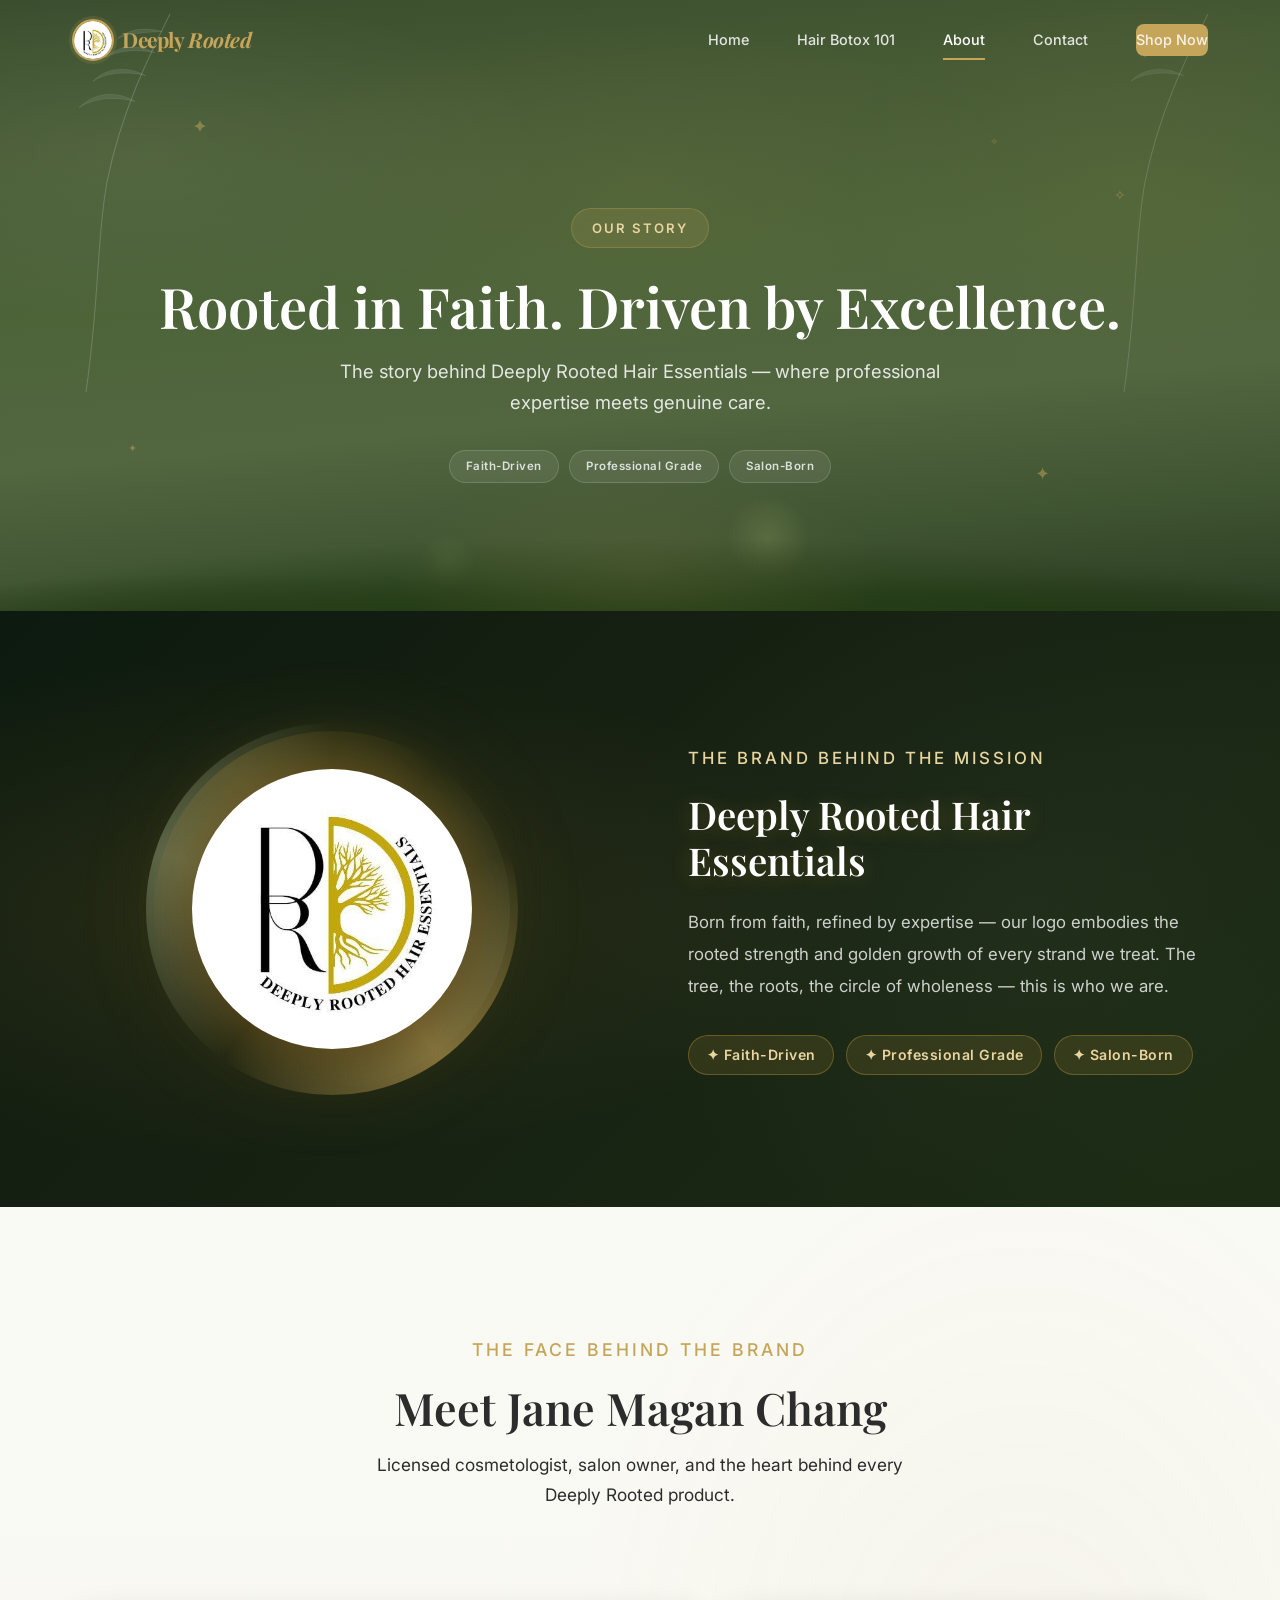
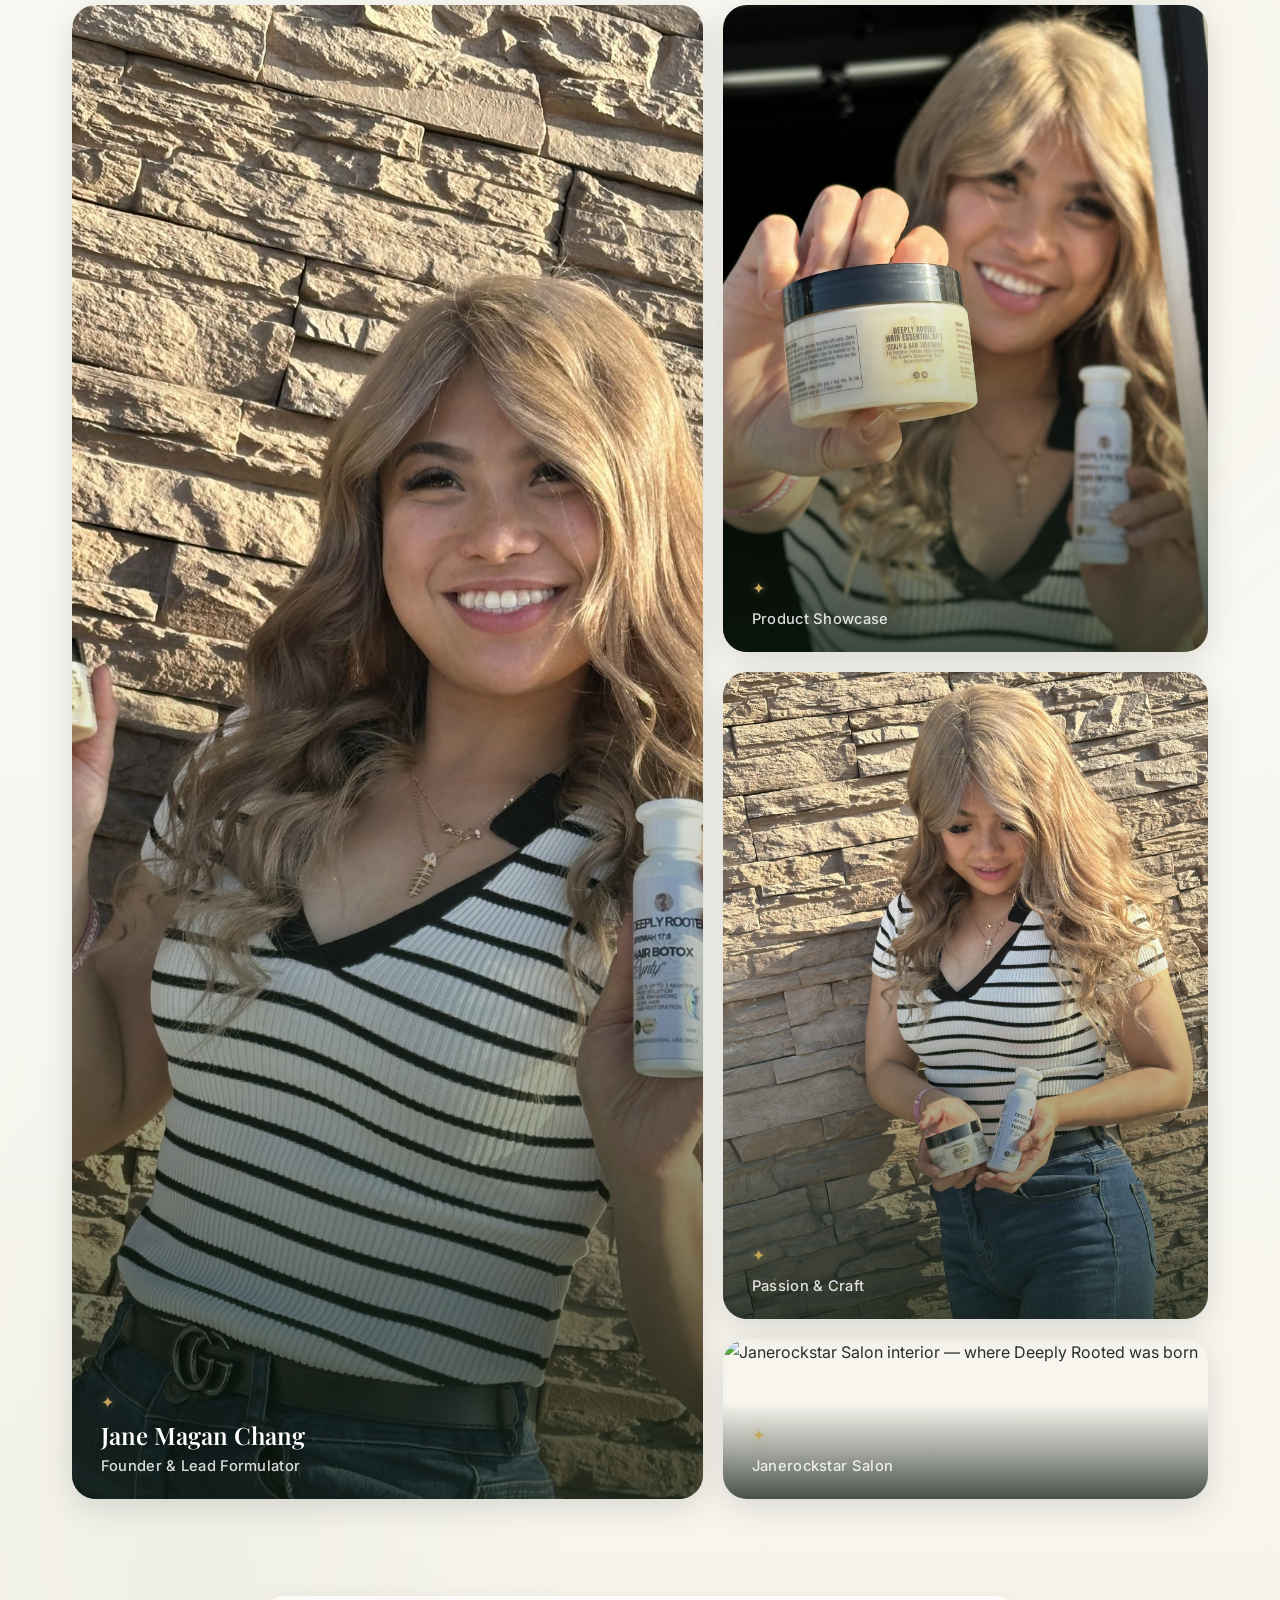
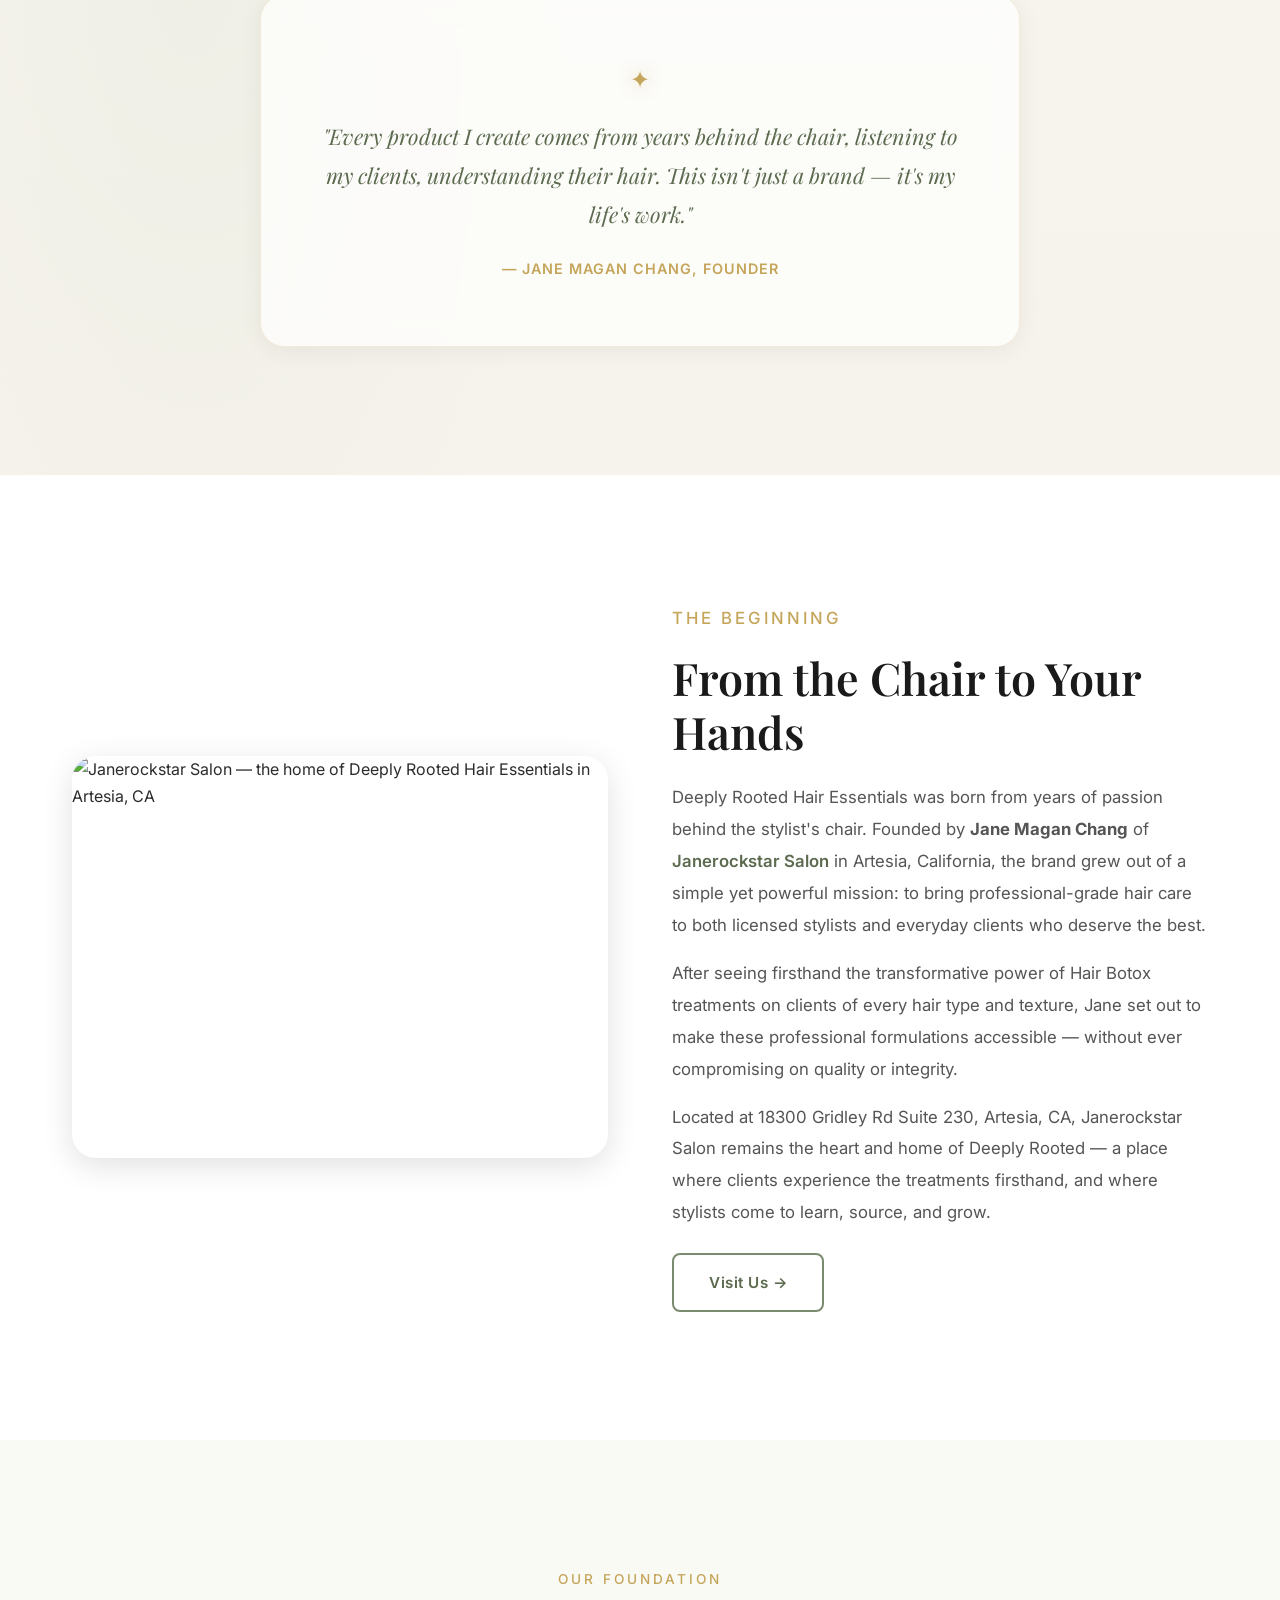
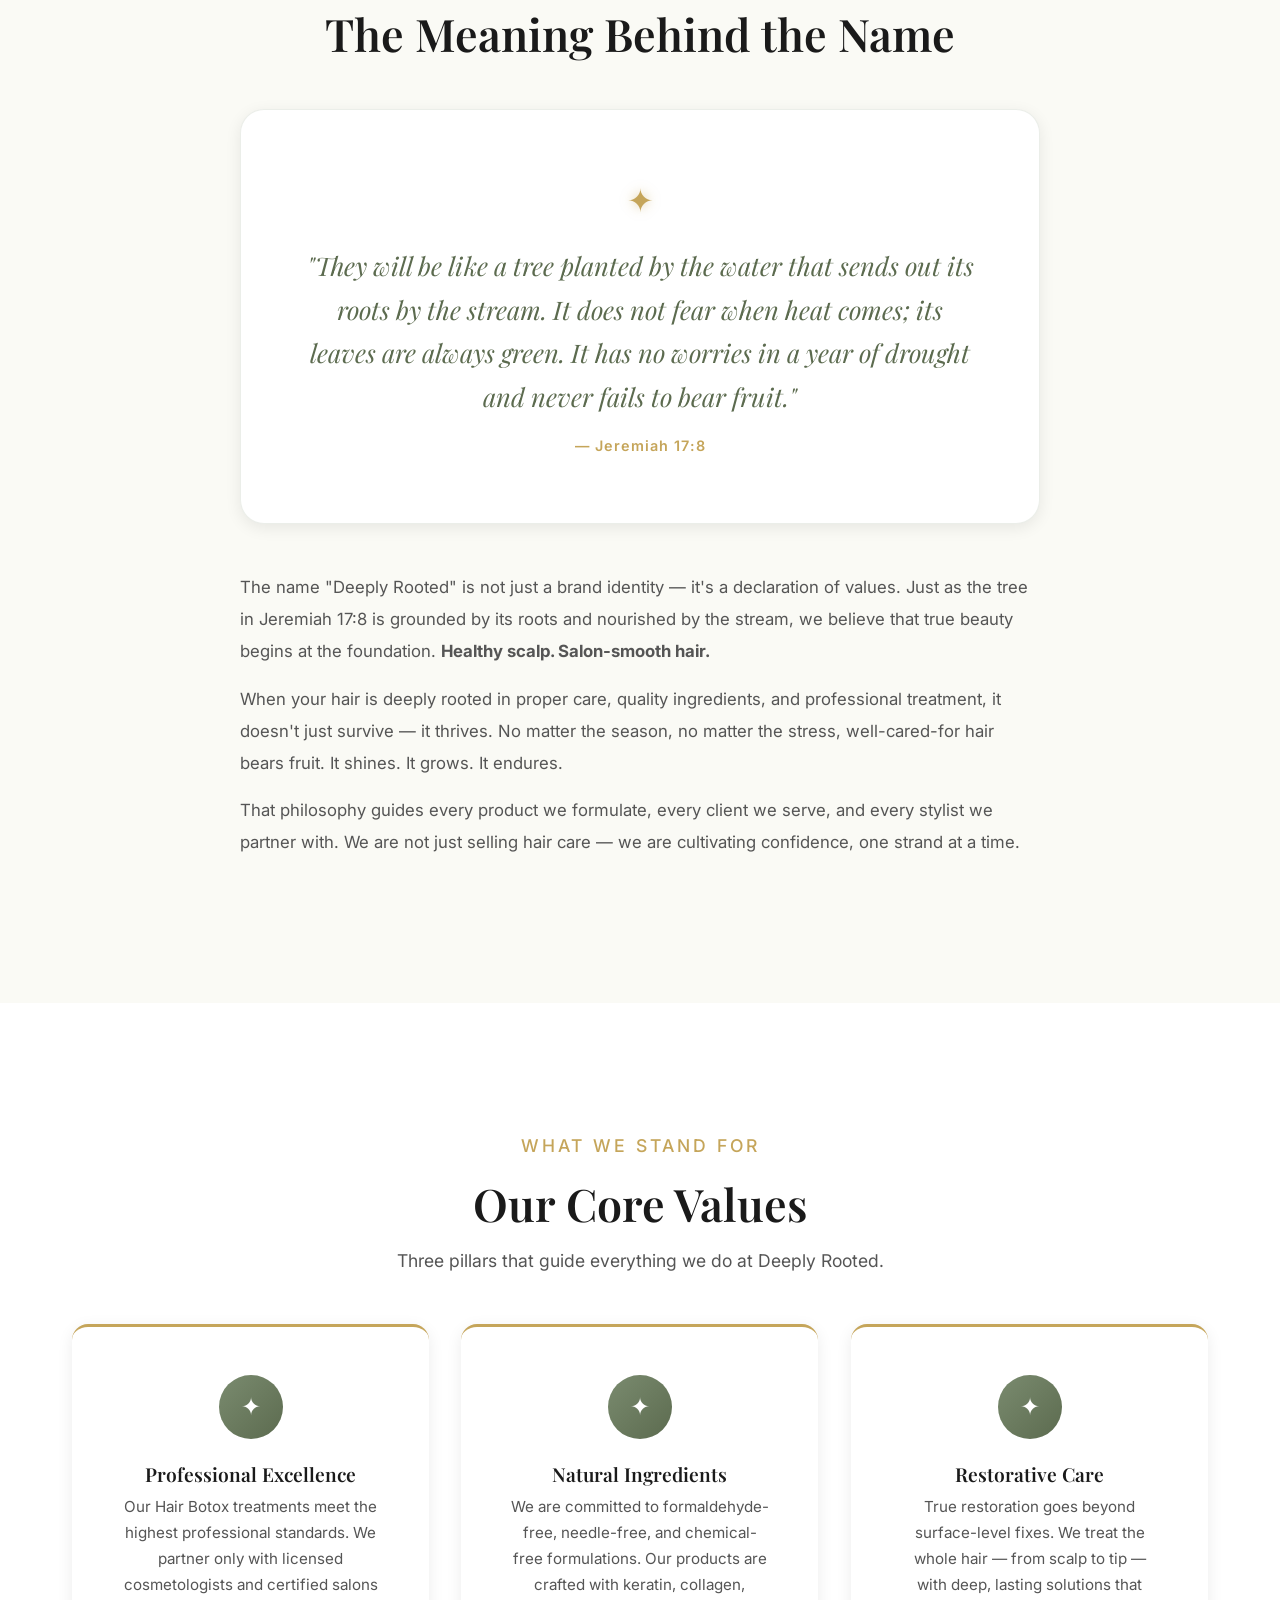
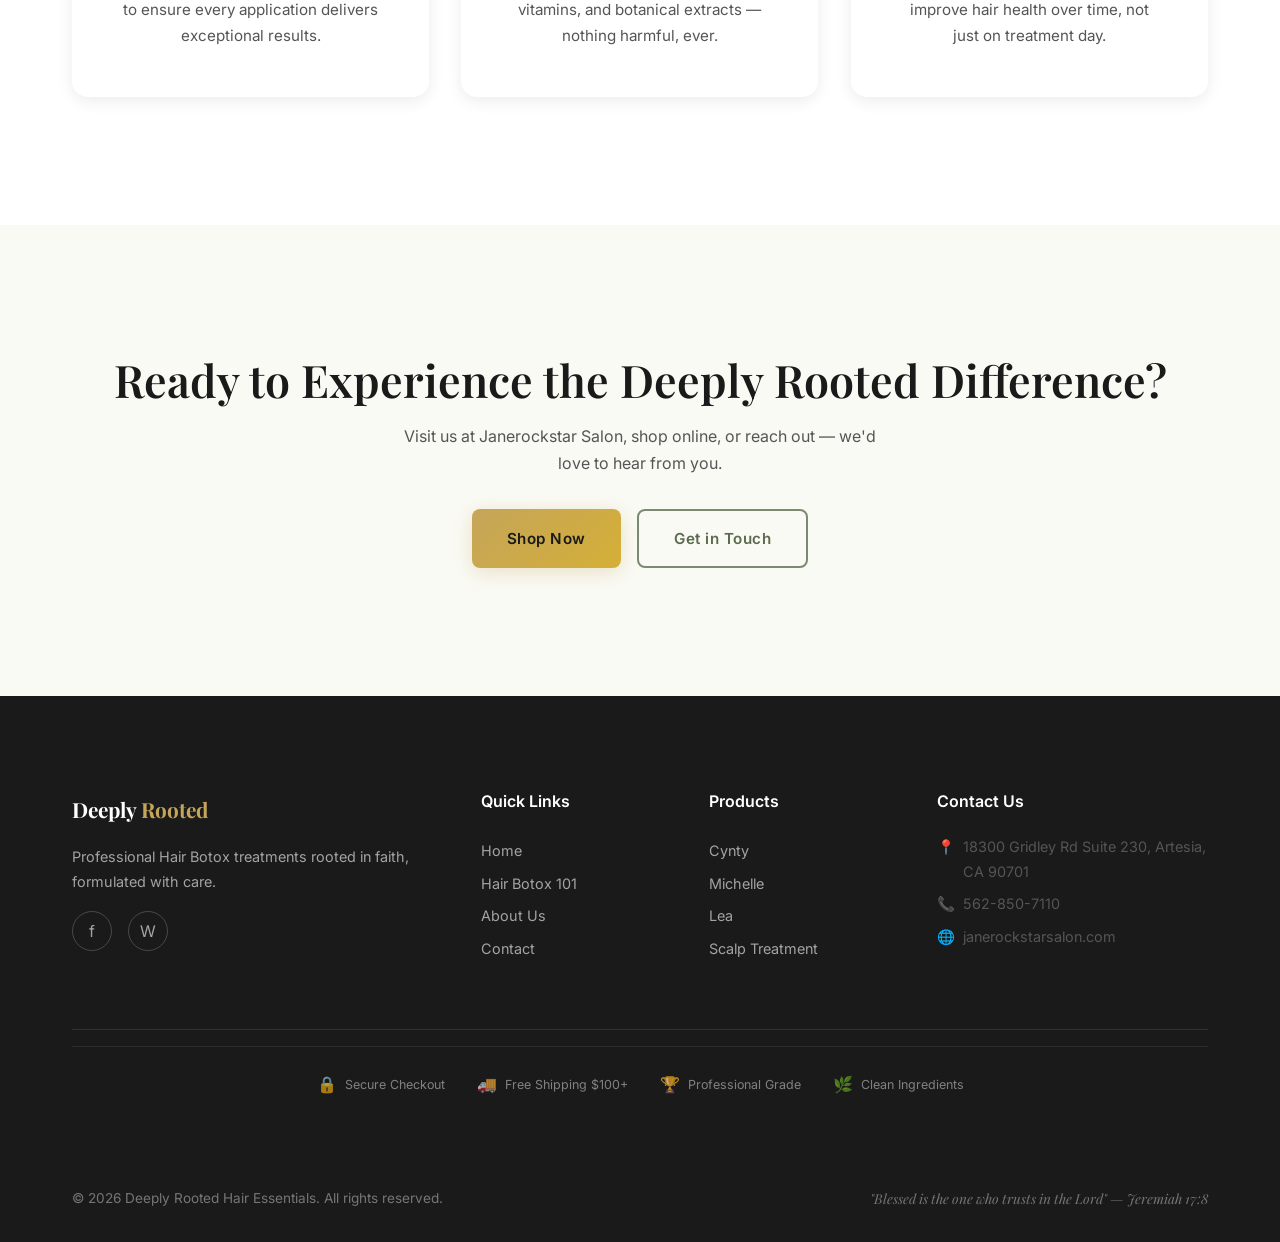
==== commit dd8ebec4: "Deploy: 2026-04-29 update" ====
--- a/about.html
+++ b/about.html
@@ -13,6 +13,7 @@
   <link rel="stylesheet" href="styles/main.css">
   <link rel="stylesheet" href="styles/pages/home.css">
   <link rel="stylesheet" href="styles/pages/about.css">
+  <link rel="stylesheet" href="styles/pages/education.css">
 
   <!-- Fallback: show all content if JavaScript is disabled -->
   <noscript>
@@ -60,13 +61,54 @@
     <a href="https://hair-botox-deeply-rooted.myshopify.com" target="_blank" class="btn btn-primary" style="margin-top:1rem;">Shop Now</a>
   </div>
 
-  <!-- Page Hero -->
-  <section class="page-hero">
-    <div class="container">
-      <p class="subtitle" style="color:var(--color-gold-light);">Our Story</p>
+  <!-- Page Hero — Animated -->
+  <section class="page-hero edu-hero" id="page-hero-animated">
+
+    <!-- Particle container (JS-generated) -->
+    <div class="edu-hero-particles" id="edu-hero-particles"></div>
+
+    <!-- Botanical leaf decorations -->
+    <div class="edu-hero-leaf edu-hero-leaf-left" aria-hidden="true">
+      <svg viewBox="0 0 200 600" fill="none" xmlns="http://www.w3.org/2000/svg">
+        <path d="M170 20 C140 80, 100 160, 80 260 C65 340, 70 420, 50 560" stroke="rgba(255,255,255,0.18)" stroke-width="1.5" fill="none"/>
+        <path d="M158 45 C135 38, 110 42, 95 55 C110 48, 135 46, 158 45Z" fill="rgba(255,255,255,0.09)" stroke="rgba(255,255,255,0.14)" stroke-width="0.8"/>
+        <path d="M148 75 C122 62, 95 66, 78 82 C95 72, 122 70, 148 75Z" fill="rgba(255,255,255,0.09)" stroke="rgba(255,255,255,0.14)" stroke-width="0.8"/>
+        <path d="M135 108 C108 93, 78 97, 60 116 C78 104, 108 101, 135 108Z" fill="rgba(255,255,255,0.09)" stroke="rgba(255,255,255,0.13)" stroke-width="0.8"/>
+        <path d="M120 145 C92 128, 60 133, 40 154 C60 140, 92 137, 120 145Z" fill="rgba(255,255,255,0.08)" stroke="rgba(255,255,255,0.13)" stroke-width="0.8"/>
+      </svg>
+    </div>
+    <div class="edu-hero-leaf edu-hero-leaf-right" aria-hidden="true">
+      <svg viewBox="0 0 200 600" fill="none" xmlns="http://www.w3.org/2000/svg">
+        <path d="M170 20 C140 80, 100 160, 80 260 C65 340, 70 420, 50 560" stroke="rgba(255,255,255,0.15)" stroke-width="1.5" fill="none"/>
+        <path d="M158 45 C135 38, 110 42, 95 55 C110 48, 135 46, 158 45Z" fill="rgba(255,255,255,0.08)" stroke="rgba(255,255,255,0.12)" stroke-width="0.8"/>
+        <path d="M148 75 C122 62, 95 66, 78 82 C95 72, 122 70, 148 75Z" fill="rgba(255,255,255,0.08)" stroke="rgba(255,255,255,0.12)" stroke-width="0.8"/>
+        <path d="M135 108 C108 93, 78 97, 60 116 C78 104, 108 101, 135 108Z" fill="rgba(255,255,255,0.07)" stroke="rgba(255,255,255,0.11)" stroke-width="0.8"/>
+      </svg>
+    </div>
+
+    <!-- Sparkle decorations -->
+    <div class="edu-sparkle edu-sparkle-1" aria-hidden="true">✦</div>
+    <div class="edu-sparkle edu-sparkle-2" aria-hidden="true">✧</div>
+    <div class="edu-sparkle edu-sparkle-3" aria-hidden="true">✦</div>
+    <div class="edu-sparkle edu-sparkle-4" aria-hidden="true">✧</div>
+    <div class="edu-sparkle edu-sparkle-5" aria-hidden="true">✦</div>
+
+    <!-- Hero Content -->
+    <div class="container" style="position:relative; z-index:2;">
+      <div class="edu-hero-badge">
+        <span>Our Story</span>
+      </div>
       <h1>Rooted in Faith. Driven by Excellence.</h1>
       <p>The story behind Deeply Rooted Hair Essentials — where professional expertise meets genuine care.</p>
-    </div>
+      <div class="edu-hero-tags">
+        <span class="edu-tag">Faith-Driven</span>
+        <span class="edu-tag">Professional Grade</span>
+        <span class="edu-tag">Salon-Born</span>
+      </div>
+    </div>
+
+    <!-- Animated glow -->
+    <div class="edu-hero-glow" aria-hidden="true"></div>
   </section>
 
   <!-- Logo Highlight Section -->
@@ -82,11 +124,81 @@
           <h2>Deeply Rooted Hair Essentials</h2>
           <p>Born from faith, refined by expertise — our logo embodies the rooted strength and golden growth of every strand we treat. The tree, the roots, the circle of wholeness — this is who we are.</p>
           <div class="logo-badges">
-            <span class="logo-badge">🌿 Faith-Driven</span>
-            <span class="logo-badge">🏆 Professional Grade</span>
-            <span class="logo-badge">💛 Salon-Born</span>
-          </div>
-        </div>
+            <span class="logo-badge">✦ Faith-Driven</span>
+            <span class="logo-badge">✦ Professional Grade</span>
+            <span class="logo-badge">✦ Salon-Born</span>
+          </div>
+        </div>
+      </div>
+    </div>
+  </section>
+
+  <!-- ═══════════════════════════════════════════
+       MEET THE FOUNDER — Photo Gallery
+  ═══════════════════════════════════════════ -->
+  <section class="founder-gallery section" id="meet-jane">
+    <div class="container">
+      <div class="section-header">
+        <p class="subtitle">The Face Behind the Brand</p>
+        <h2>Meet Jane Magan Chang</h2>
+        <p>Licensed cosmetologist, salon owner, and the heart behind every Deeply Rooted product.</p>
+      </div>
+
+      <div class="founder-grid">
+        <!-- Main Feature Image -->
+        <div class="founder-card founder-card-main reveal reveal-scale">
+          <div class="founder-img-wrap">
+            <img src="assets/images/promo-3.jpg" alt="Jane Magan Chang — Founder of Deeply Rooted Hair Essentials" loading="lazy">
+            <div class="founder-img-overlay"></div>
+          </div>
+          <div class="founder-caption">
+            <span class="founder-sparkle">✦</span>
+            <h3>Jane Magan Chang</h3>
+            <p>Founder & Lead Formulator</p>
+          </div>
+        </div>
+
+        <!-- Side Gallery -->
+        <div class="founder-card founder-card-sm reveal reveal-right reveal-delay-1">
+          <div class="founder-img-wrap">
+            <img src="assets/images/promo-2.jpg" alt="Jane showcasing Deeply Rooted Scalp Treatment and Cynty Hair Botox" loading="lazy">
+            <div class="founder-img-overlay"></div>
+          </div>
+          <div class="founder-caption">
+            <span class="founder-sparkle">✦</span>
+            <p>Product Showcase</p>
+          </div>
+        </div>
+
+        <div class="founder-card founder-card-sm reveal reveal-right reveal-delay-2">
+          <div class="founder-img-wrap">
+            <img src="assets/images/promo-1.jpg" alt="Jane holding Deeply Rooted Hair Botox products" loading="lazy">
+            <div class="founder-img-overlay"></div>
+          </div>
+          <div class="founder-caption">
+            <span class="founder-sparkle">✦</span>
+            <p>Passion & Craft</p>
+          </div>
+        </div>
+
+        <div class="founder-card founder-card-sm reveal reveal-right reveal-delay-3">
+          <div class="founder-img-wrap">
+            <img src="assets/images/salon-interior.png" alt="Janerockstar Salon interior — where Deeply Rooted was born" loading="lazy">
+            <div class="founder-img-overlay"></div>
+          </div>
+          <div class="founder-caption">
+            <span class="founder-sparkle">✦</span>
+            <p>Janerockstar Salon</p>
+          </div>
+        </div>
+      </div>
+
+      <!-- Quote -->
+      <div class="founder-quote reveal reveal-delay-1">
+        <blockquote>
+          "Every product I create comes from years behind the chair, listening to my clients, understanding their hair. This isn't just a brand — it's my life's work."
+        </blockquote>
+        <cite>— Jane Magan Chang, Founder</cite>
       </div>
     </div>
   </section>
@@ -153,17 +265,17 @@
       </div>
       <div class="values-grid">
         <div class="value-card reveal reveal-scale">
-          <div class="value-icon">🏆</div>
+          <div class="value-icon">✦</div>
           <h3>Professional Excellence</h3>
           <p>Our Hair Botox treatments meet the highest professional standards. We partner only with licensed cosmetologists and certified salons to ensure every application delivers exceptional results.</p>
         </div>
         <div class="value-card reveal reveal-scale reveal-delay-1">
-          <div class="value-icon">🌿</div>
+          <div class="value-icon">✦</div>
           <h3>Natural Ingredients</h3>
           <p>We are committed to formaldehyde-free, needle-free, and chemical-free formulations. Our products are crafted with keratin, collagen, vitamins, and botanical extracts — nothing harmful, ever.</p>
         </div>
         <div class="value-card reveal reveal-scale reveal-delay-2">
-          <div class="value-icon">💛</div>
+          <div class="value-icon">✦</div>
           <h3>Restorative Care</h3>
           <p>True restoration goes beyond surface-level fixes. We treat the whole hair — from scalp to tip — with deep, lasting solutions that improve hair health over time, not just on treatment day.</p>
         </div>
--- a/styles/pages/home.css
+++ b/styles/pages/home.css
@@ -315,10 +315,10 @@
   white-space: nowrap;
 }
 
-/* 3-Column Product Grid */
+/* 2x2 Product Grid */
 .lineup-grid {
   display: grid;
-  grid-template-columns: repeat(3, 1fr);
+  grid-template-columns: repeat(2, 1fr);
   gap: 1.75rem;
 }
 
@@ -479,6 +479,8 @@
   max-height: 340px; max-width: 100%; object-fit: contain;
   filter: drop-shadow(0 12px 40px rgba(197,165,90,0.25));
   transition: transform 0.6s ease;
+  border-radius: 16px;
+  background: rgba(255,255,255,0.06);
 }
 .lineup-feature-card:hover .lineup-feature-image img {
   transform: scale(1.06) rotate(-2deg);
@@ -542,31 +544,52 @@
 .spotlight-badge:hover { transform: translateY(-2px); }
 
 /* ── Product Lineup Responsive ── */
-@media (max-width: 900px) {
-  .lineup-grid { grid-template-columns: 1fr 1fr; }
-  .lineup-grid .lineup-card:last-child {
-    grid-column: 1 / -1;
-    max-width: 420px; margin: 0 auto;
-  }
-  .lineup-feature-card {
-    grid-template-columns: 1fr;
-    text-align: center; padding: var(--space-2xl);
-  }
-  .lineup-feature-highlights { justify-content: center; }
-  .lineup-feature-image img { max-height: 260px; }
-}
 @media (max-width: 600px) {
   .lineup-grid { grid-template-columns: 1fr; }
-  .lineup-grid .lineup-card:last-child { max-width: none; }
   .lineup-card-image { min-height: 220px; padding: 2rem 1.5rem 1rem; }
   .lineup-card-image img { max-height: 200px; }
   .lineup-card-content { padding: 0 1.5rem 1.5rem; }
-  .lineup-feature-card { padding: var(--space-xl); }
-  .lineup-feature-image img { max-height: 200px; }
-  .lineup-badges-row { gap: 0.5rem; }
-  .lineup-badges-row .spotlight-badge { font-size: 0.75rem; padding: 0.4rem 0.75rem; }
-}
-
+}
+
+
+/* ════════════════════════════════════════════
+   LIFESTYLE GALLERY
+   ════════════════════════════════════════════ */
+.lifestyle-section {
+  padding: var(--space-3xl) 0;
+  background: var(--color-cream);
+}
+.lifestyle-gallery {
+  display: grid;
+  grid-template-columns: repeat(3, 1fr);
+  gap: 1rem;
+  max-width: 900px;
+  margin: 0 auto;
+}
+.lifestyle-photo {
+  border-radius: 16px;
+  overflow: hidden;
+  aspect-ratio: 3 / 4;
+}
+.lifestyle-photo img {
+  width: 100%;
+  height: 100%;
+  object-fit: cover;
+  transition: transform 0.5s ease;
+}
+.lifestyle-photo:hover img {
+  transform: scale(1.05);
+}
+@media (max-width: 600px) {
+  .lifestyle-gallery {
+    grid-template-columns: 1fr 1fr;
+    gap: 0.75rem;
+  }
+  .lifestyle-photo:first-child {
+    grid-column: 1 / -1;
+    aspect-ratio: 4 / 3;
+  }
+}
 
 /* ════════════════════════════════════════════
    BRAND STRIP
--- a/styles/pages/about.css
+++ b/styles/pages/about.css
@@ -93,6 +93,220 @@
 }
 
 
+/* ═══════════════════════════════════════════
+   MEET THE FOUNDER — Photo Gallery
+   ═══════════════════════════════════════════ */
+.founder-gallery {
+  padding: var(--space-5xl) 0;
+  background: linear-gradient(180deg, var(--color-cream) 0%, #f5f3eb 100%);
+  position: relative;
+  overflow: hidden;
+}
+.founder-gallery::before {
+  content: ''; position: absolute; inset: 0;
+  background: radial-gradient(ellipse 60% 40% at 80% 20%, rgba(197,165,90,0.06) 0%, transparent 60%),
+              radial-gradient(ellipse 50% 50% at 15% 80%, rgba(122,139,111,0.05) 0%, transparent 60%);
+  pointer-events: none;
+}
+
+.founder-gallery .section-header {
+  text-align: center; margin-bottom: var(--space-4xl); position: relative; z-index: 1;
+}
+.founder-gallery .section-header .subtitle {
+  color: var(--color-gold) !important;
+}
+.founder-gallery .section-header h2 {
+  font-size: clamp(1.8rem, 3.5vw, 2.8rem);
+  color: var(--color-charcoal);
+}
+.founder-gallery .section-header > p:last-child {
+  max-width: 560px; margin: 0 auto; color: var(--color-muted);
+  font-size: 1.08rem; line-height: 1.7;
+}
+
+/* Gallery Grid — Magazine Layout */
+.founder-grid {
+  display: grid;
+  grid-template-columns: 1.3fr 1fr;
+  grid-template-rows: repeat(3, auto);
+  gap: 1.25rem;
+  position: relative; z-index: 1;
+}
+.founder-card-main {
+  grid-row: 1 / 4;
+}
+
+/* Card Core */
+.founder-card {
+  position: relative;
+  border-radius: var(--radius-xl);
+  overflow: hidden;
+  cursor: pointer;
+  box-shadow: 0 8px 32px rgba(0,0,0,0.12);
+  transition: transform 0.5s cubic-bezier(0.23, 1, 0.32, 1),
+              box-shadow 0.5s cubic-bezier(0.23, 1, 0.32, 1);
+}
+.founder-card:hover {
+  transform: translateY(-6px) scale(1.01);
+  box-shadow: 0 20px 60px rgba(0,0,0,0.18), 0 0 40px rgba(197,165,90,0.15);
+}
+
+/* Image */
+.founder-img-wrap {
+  position: relative;
+  width: 100%; height: 100%;
+  overflow: hidden;
+}
+.founder-card-main .founder-img-wrap {
+  min-height: 520px;
+}
+.founder-card-sm .founder-img-wrap {
+  min-height: 160px;
+}
+.founder-img-wrap img {
+  width: 100%; height: 100%;
+  object-fit: cover;
+  transition: transform 0.7s cubic-bezier(0.23, 1, 0.32, 1), filter 0.5s ease;
+}
+.founder-card:hover .founder-img-wrap img {
+  transform: scale(1.06);
+  filter: brightness(1.08);
+}
+
+/* Overlay Gradient */
+.founder-img-overlay {
+  position: absolute; inset: 0;
+  background: linear-gradient(180deg,
+    transparent 40%,
+    rgba(13,26,15,0.35) 70%,
+    rgba(13,26,15,0.75) 100%
+  );
+  transition: opacity 0.5s ease;
+}
+.founder-card:hover .founder-img-overlay {
+  opacity: 0.85;
+}
+
+/* Caption */
+.founder-caption {
+  position: absolute;
+  bottom: 0; left: 0; right: 0;
+  padding: 1.5rem 1.8rem;
+  z-index: 2;
+  transform: translateY(4px);
+  transition: transform 0.5s cubic-bezier(0.23, 1, 0.32, 1);
+}
+.founder-card:hover .founder-caption {
+  transform: translateY(0);
+}
+.founder-caption h3 {
+  color: #fff;
+  font-size: 1.5rem;
+  font-family: var(--font-heading);
+  margin: 0 0 0.25rem 0;
+  text-shadow: 0 2px 12px rgba(0,0,0,0.4);
+}
+.founder-caption p {
+  color: rgba(255,255,255,0.85);
+  font-size: 0.92rem;
+  margin: 0;
+  font-weight: 500;
+  letter-spacing: 0.3px;
+}
+
+/* Sparkle Icon */
+.founder-sparkle {
+  display: inline-block;
+  color: var(--color-gold);
+  font-size: 1rem;
+  margin-bottom: 0.3rem;
+  text-shadow: 0 0 10px rgba(197,165,90,0.6);
+  animation: founderSparkle 3s ease-in-out infinite;
+}
+@keyframes founderSparkle {
+  0%, 100% { opacity: 0.7; transform: scale(1); }
+  50% { opacity: 1; transform: scale(1.3); }
+}
+
+/* Gold Frame Accent on Hover */
+.founder-card::after {
+  content: '';
+  position: absolute; inset: 0;
+  border-radius: var(--radius-xl);
+  border: 2px solid transparent;
+  transition: border-color 0.5s ease;
+  z-index: 3;
+  pointer-events: none;
+}
+.founder-card:hover::after {
+  border-color: rgba(197,165,90,0.5);
+}
+
+/* Quote Block */
+.founder-quote {
+  text-align: center;
+  max-width: 760px;
+  margin: var(--space-4xl) auto 0;
+  padding: var(--space-3xl) var(--space-2xl);
+  position: relative; z-index: 1;
+  background: rgba(255,255,255,0.7);
+  backdrop-filter: blur(12px);
+  border-radius: var(--radius-xl);
+  border: 1px solid rgba(197,165,90,0.2);
+  box-shadow: 0 4px 24px rgba(0,0,0,0.06);
+}
+.founder-quote::before {
+  content: '✦';
+  display: block;
+  font-size: 1.5rem;
+  color: var(--color-gold);
+  margin-bottom: var(--space-md);
+  text-shadow: 0 0 16px rgba(197,165,90,0.5);
+}
+.founder-quote blockquote {
+  font-family: var(--font-heading);
+  font-size: clamp(1.05rem, 2vw, 1.35rem);
+  font-style: italic;
+  color: var(--color-sage-dark);
+  line-height: 1.8;
+  margin: 0;
+}
+.founder-quote cite {
+  display: block;
+  margin-top: var(--space-lg);
+  font-style: normal;
+  font-weight: 600;
+  font-size: 0.9rem;
+  color: var(--color-gold);
+  letter-spacing: 1px;
+  text-transform: uppercase;
+}
+
+/* Responsive */
+@media (max-width: 900px) {
+  .founder-grid {
+    grid-template-columns: 1fr;
+    grid-template-rows: auto;
+  }
+  .founder-card-main {
+    grid-row: auto;
+  }
+  .founder-card-main .founder-img-wrap {
+    min-height: 380px;
+  }
+  .founder-card-sm .founder-img-wrap {
+    min-height: 240px;
+  }
+}
+@media (max-width: 600px) {
+  .founder-card-main .founder-img-wrap {
+    min-height: 300px;
+  }
+  .founder-quote {
+    padding: var(--space-2xl) var(--space-lg);
+  }
+}
+
 .about-story { padding: var(--space-5xl) 0; }
 .about-story .grid-2 { gap: var(--space-3xl); }
 .about-story-image {
@@ -115,7 +329,7 @@
   margin-bottom: var(--space-2xl);
 }
 .scripture-block::before {
-  content: '🌿'; font-size: 2rem; display: block; margin-bottom: var(--space-md);
+  content: '✦'; font-size: 2rem; display: block; margin-bottom: var(--space-md); color: var(--color-gold); text-shadow: 0 0 12px rgba(197,165,90,0.5);
 }
 .scripture-quote {
   font-family: var(--font-heading); font-size: clamp(1.2rem, 2.5vw, 1.6rem);
--- a/styles/pages/education.css
+++ b/styles/pages/education.css
@@ -0,0 +1,729 @@
+/* ═══════════════════════════════════════════
+   EDUCATION PAGE — Hair Botox 101
+   Premium Editorial Design
+   ═══════════════════════════════════════════ */
+
+/* ═══════════════════════════════════════════
+   ANIMATED HERO
+   ═══════════════════════════════════════════ */
+.edu-hero {
+  padding: calc(var(--nav-height) + var(--space-5xl)) 0 var(--space-5xl) !important;
+  min-height: 420px;
+  position: relative;
+  overflow: hidden;
+  background:
+    radial-gradient(ellipse 120% 40% at 50% 110%, #1a2d0f 0%, #243d16 25%, transparent 55%),
+    radial-gradient(ellipse 80% 25% at 20% 105%, #1e3010 0%, transparent 45%),
+    radial-gradient(ellipse 80% 25% at 80% 105%, #162a0c 0%, transparent 45%),
+    radial-gradient(circle 60px at 60% 88%, rgba(180,200,120,0.18) 0%, transparent 70%),
+    radial-gradient(circle 40px at 35% 92%, rgba(160,185,100,0.12) 0%, transparent 70%),
+    linear-gradient(175deg, #3a4e2e 0%, #465a34 20%, #4d6439 45%, #526640 65%, #3d5230 85%, #2c3d22 100%) !important;
+}
+.edu-hero::before {
+  content: ''; position: absolute; inset: 0;
+  background:
+    radial-gradient(ellipse 50% 45% at 50% 30%, rgba(197,165,90,0.08) 0%, transparent 60%),
+    radial-gradient(ellipse 60% 50% at 10% 25%, rgba(255,255,240,0.06) 0%, transparent 55%),
+    radial-gradient(ellipse 40% 60% at 88% 30%, rgba(197,165,90,0.07) 0%, transparent 55%);
+  pointer-events: none; z-index: 1;
+}
+
+/* Particle container */
+.edu-hero-particles {
+  position: absolute;
+  inset: 0;
+  z-index: 1;
+  pointer-events: none;
+}
+.edu-particle {
+  position: absolute;
+  width: var(--size);
+  height: var(--size);
+  background: radial-gradient(circle, rgba(197,165,90,0.6), rgba(197,165,90,0));
+  border-radius: 50%;
+  animation: eduParticleFloat var(--duration) ease-in-out infinite;
+  animation-delay: var(--delay);
+  opacity: 0;
+}
+@keyframes eduParticleFloat {
+  0% { opacity: 0; transform: translateY(0) scale(0.5); }
+  15% { opacity: 0.8; }
+  85% { opacity: 0.6; }
+  100% { opacity: 0; transform: translateY(-120px) scale(1.2); }
+}
+
+/* Botanical leaves */
+.edu-hero-leaf {
+  position: absolute;
+  top: 0;
+  width: 140px;
+  height: 100%;
+  z-index: 1;
+  pointer-events: none;
+  animation: eduLeafSway 10s ease-in-out infinite;
+}
+.edu-hero-leaf-left { left: 4%; }
+.edu-hero-leaf-right { right: 4%; transform: scaleX(-1); animation-delay: -5s; }
+@keyframes eduLeafSway {
+  0%, 100% { transform: translateY(0) rotate(0deg); }
+  50% { transform: translateY(-8px) rotate(1.5deg); }
+}
+.edu-hero-leaf-right {
+  animation-name: eduLeafSwayRight;
+}
+@keyframes eduLeafSwayRight {
+  0%, 100% { transform: scaleX(-1) translateY(0) rotate(0deg); }
+  50% { transform: scaleX(-1) translateY(-8px) rotate(1.5deg); }
+}
+
+/* Sparkle decorations */
+.edu-sparkle {
+  position: absolute;
+  color: rgba(197,165,90,0.5);
+  font-size: 1rem;
+  z-index: 2;
+  pointer-events: none;
+  animation: eduSparkleTwinkle 4s ease-in-out infinite;
+}
+.edu-sparkle-1 { top: 18%; left: 15%; font-size: 1.2rem; animation-delay: 0s; }
+.edu-sparkle-2 { top: 30%; right: 12%; font-size: 0.9rem; animation-delay: 0.8s; }
+.edu-sparkle-3 { bottom: 25%; left: 10%; font-size: 0.7rem; animation-delay: 1.6s; }
+.edu-sparkle-4 { top: 22%; right: 22%; font-size: 0.6rem; animation-delay: 2.2s; }
+.edu-sparkle-5 { bottom: 20%; right: 18%; font-size: 1.1rem; animation-delay: 3s; }
+@keyframes eduSparkleTwinkle {
+  0%, 100% { opacity: 0.2; transform: scale(0.8) rotate(0deg); }
+  50% { opacity: 1; transform: scale(1.3) rotate(20deg); }
+}
+
+/* DNA Helix motif */
+.edu-dna-helix {
+  position: absolute;
+  top: 5%;
+  width: 50px;
+  height: 90%;
+  z-index: 1;
+  pointer-events: none;
+  opacity: 0.6;
+  animation: eduDnaFloat 12s ease-in-out infinite;
+}
+.edu-dna-left { left: 6%; animation-delay: 0s; }
+.edu-dna-right { right: 6%; animation-delay: -6s; }
+@keyframes eduDnaFloat {
+  0%, 100% { transform: translateY(0); opacity: 0.5; }
+  50% { transform: translateY(-12px); opacity: 0.8; }
+}
+
+/* Hero badge */
+.edu-hero-badge {
+  display: inline-flex;
+  align-items: center;
+  gap: 0.5rem;
+  padding: 0.5rem 1.25rem;
+  background: rgba(197,165,90,0.15);
+  border: 1px solid rgba(197,165,90,0.3);
+  border-radius: 50px;
+  font-family: var(--font-body);
+  font-size: 0.82rem;
+  font-weight: 600;
+  letter-spacing: 2px;
+  text-transform: uppercase;
+  color: var(--color-gold-light);
+  margin-bottom: var(--space-lg);
+  backdrop-filter: blur(6px);
+  animation: eduBadgeFade 1s ease-out 0.2s both;
+}
+.edu-hero-badge-icon { font-size: 1rem; }
+@keyframes eduBadgeFade {
+  from { opacity: 0; transform: translateY(12px); }
+  to { opacity: 1; transform: translateY(0); }
+}
+
+/* Hero heading animation */
+.edu-hero h1 {
+  animation: eduHeadlineFade 0.8s ease-out 0.4s both;
+}
+@keyframes eduHeadlineFade {
+  from { opacity: 0; transform: translateY(16px); }
+  to { opacity: 1; transform: translateY(0); }
+}
+.edu-hero > .container > p {
+  animation: eduHeadlineFade 0.8s ease-out 0.6s both;
+}
+
+/* Hero tags */
+.edu-hero-tags {
+  display: flex;
+  gap: 0.65rem;
+  justify-content: center;
+  margin-top: var(--space-xl);
+  animation: eduHeadlineFade 0.8s ease-out 0.8s both;
+}
+.edu-tag {
+  padding: 0.35rem 1rem;
+  border-radius: 50px;
+  font-size: 0.72rem;
+  font-weight: 600;
+  letter-spacing: 0.5px;
+  color: rgba(255,255,255,0.8);
+  background: rgba(255,255,255,0.08);
+  border: 1px solid rgba(255,255,255,0.15);
+  backdrop-filter: blur(4px);
+  transition: all 0.3s ease;
+}
+.edu-tag:hover {
+  background: rgba(255,255,255,0.16);
+  border-color: rgba(197,165,90,0.4);
+  color: var(--color-gold-light);
+  transform: translateY(-2px);
+}
+
+/* Animated glow */
+.edu-hero-glow {
+  position: absolute;
+  bottom: -60px;
+  left: 50%;
+  transform: translateX(-50%);
+  width: 500px;
+  height: 200px;
+  background: radial-gradient(ellipse, rgba(197,165,90,0.12) 0%, transparent 70%);
+  pointer-events: none;
+  z-index: 0;
+  animation: eduGlowPulse 5s ease-in-out infinite;
+}
+@keyframes eduGlowPulse {
+  0%, 100% { opacity: 0.5; transform: translateX(-50%) scale(1); }
+  50% { opacity: 1; transform: translateX(-50%) scale(1.15); }
+}
+
+/* ── Quick Navigation Bar ── */
+.edu-quick-nav {
+  background: rgba(255,255,255,0.92);
+  backdrop-filter: blur(12px);
+  -webkit-backdrop-filter: blur(12px);
+  border-bottom: 1px solid rgba(0,0,0,0.06);
+  border-top: 2px solid transparent;
+  padding: 0.75rem 0;
+  position: sticky;
+  top: var(--nav-height);
+  z-index: 90;
+  transition: all 0.4s ease;
+}
+.edu-quick-nav.scrolled {
+  box-shadow: 0 4px 24px rgba(0,0,0,0.08);
+  border-top-color: var(--color-gold);
+}
+.edu-quick-nav-inner {
+  display: flex;
+  justify-content: center;
+  align-items: center;
+  gap: 0.6rem;
+  overflow-x: auto;
+  scrollbar-width: none;
+  -ms-overflow-style: none;
+  padding: 0.2rem 0;
+}
+.edu-quick-nav-inner::-webkit-scrollbar { display: none; }
+.edu-nav-pill {
+  flex-shrink: 0;
+  padding: 0.5rem 1.15rem;
+  border-radius: 50px;
+  font-size: 0.78rem;
+  font-weight: 600;
+  letter-spacing: 0.2px;
+  color: var(--color-gray-700);
+  background: var(--color-cream);
+  border: 1px solid var(--color-gray-200);
+  transition: all 0.35s cubic-bezier(0.23, 1, 0.32, 1);
+  text-decoration: none;
+  white-space: nowrap;
+  position: relative;
+}
+.edu-nav-pill:hover {
+  background: rgba(197,165,90,0.1);
+  border-color: var(--color-gold-light);
+  color: var(--color-charcoal);
+  transform: translateY(-1px);
+  box-shadow: 0 3px 10px rgba(197,165,90,0.12);
+}
+.edu-nav-pill.active {
+  background: linear-gradient(135deg, var(--color-gold), var(--color-gold-bright));
+  color: var(--color-black);
+  border-color: var(--color-gold);
+  box-shadow: 0 3px 12px rgba(197,165,90,0.35);
+  transform: translateY(-1px);
+}
+
+/* ── Education Intro ── */
+.education-intro { padding: var(--space-4xl) 0 var(--space-2xl); }
+.education-intro .content-block { max-width: 800px; margin: 0 auto; }
+.education-intro .content-block h2 { margin-bottom: var(--space-lg); }
+.education-intro .content-block p { font-size: 1.05rem; line-height: 1.9; }
+
+/* Intro Highlight Cards */
+.intro-highlights {
+  display: grid;
+  grid-template-columns: repeat(4, 1fr);
+  gap: 1.25rem;
+  max-width: 900px;
+  margin: var(--space-2xl) auto 0;
+}
+.intro-highlight-card {
+  text-align: center;
+  padding: 1.75rem 1.25rem;
+  background: var(--color-white);
+  border-radius: var(--radius-lg);
+  border: 1px solid var(--color-gray-200);
+  box-shadow: var(--shadow-sm);
+  transition: all 0.4s cubic-bezier(0.23, 1, 0.32, 1);
+  position: relative;
+  overflow: hidden;
+}
+.intro-highlight-card::before {
+  content: '';
+  position: absolute;
+  top: 0;
+  left: 0;
+  right: 0;
+  height: 3px;
+  background: linear-gradient(90deg, var(--color-gold), var(--color-sage), var(--color-gold));
+  opacity: 0;
+  transition: opacity 0.3s ease;
+}
+.intro-highlight-card:hover {
+  transform: translateY(-6px);
+  box-shadow: 0 12px 36px rgba(0,0,0,0.08);
+  border-color: rgba(197,165,90,0.25);
+}
+.intro-highlight-card:hover::before { opacity: 1; }
+.intro-highlight-icon {
+  font-size: 1.4rem;
+  margin-bottom: 0.75rem;
+  display: block;
+  color: var(--color-gold);
+  text-shadow: 0 0 12px rgba(197,165,90,0.3);
+}
+.intro-highlight-card h4 {
+  font-family: var(--font-heading);
+  font-size: 1rem;
+  color: var(--color-charcoal);
+  margin-bottom: 0.4rem;
+}
+.intro-highlight-card p {
+  font-size: 0.82rem;
+  line-height: 1.6;
+  color: var(--color-gray-700);
+  margin: 0;
+}
+
+/* ── Who is Hair Botox For? ── */
+.who-is-it-for {
+  padding: var(--space-4xl) 0;
+  background: linear-gradient(180deg, var(--color-cream) 0%, var(--color-white) 100%);
+}
+.audience-grid {
+  display: grid;
+  grid-template-columns: repeat(3, 1fr);
+  gap: 1.25rem;
+  max-width: 960px;
+  margin: 0 auto;
+}
+.audience-card {
+  padding: 2rem 1.5rem;
+  background: var(--color-white);
+  border-radius: var(--radius-lg);
+  border: 1px solid var(--color-gray-200);
+  box-shadow: var(--shadow-sm);
+  transition: all 0.4s cubic-bezier(0.23, 1, 0.32, 1);
+  text-align: center;
+  position: relative;
+  overflow: hidden;
+}
+.audience-card::after {
+  content: '';
+  position: absolute;
+  inset: 0;
+  border-radius: var(--radius-lg);
+  background: linear-gradient(135deg, rgba(197,165,90,0.04), rgba(122,139,111,0.04));
+  opacity: 0;
+  transition: opacity 0.3s ease;
+}
+.audience-card:hover {
+  transform: translateY(-8px);
+  box-shadow: 0 16px 48px rgba(0,0,0,0.1);
+  border-color: rgba(197,165,90,0.3);
+}
+.audience-card:hover::after { opacity: 1; }
+.audience-icon {
+  font-size: 1.4rem;
+  margin-bottom: 1rem;
+  display: block;
+  position: relative;
+  z-index: 1;
+  color: var(--color-gold);
+  text-shadow: 0 0 12px rgba(197,165,90,0.3);
+}
+.audience-card h4 {
+  font-family: var(--font-heading);
+  font-size: 1.05rem;
+  color: var(--color-charcoal);
+  margin-bottom: 0.5rem;
+  position: relative;
+  z-index: 1;
+}
+.audience-card p {
+  font-size: 0.88rem;
+  line-height: 1.65;
+  color: var(--color-gray-700);
+  margin: 0;
+  position: relative;
+  z-index: 1;
+}
+
+/* ── Before & After Gallery ── */
+.gallery-section { background: var(--color-cream); padding: var(--space-4xl) 0; }
+.gallery-featured {
+  display: grid;
+  grid-template-columns: 1.2fr 1fr;
+  gap: var(--space-2xl);
+  align-items: center;
+  max-width: 960px;
+  margin: 0 auto;
+}
+.gallery-item {
+  border-radius: var(--radius-lg); overflow: hidden; box-shadow: var(--shadow-lg);
+  position: relative;
+}
+.gallery-item-featured { aspect-ratio: 4/3; }
+.gallery-item img { width: 100%; height: 100%; object-fit: cover; }
+.gallery-item-label {
+  position: absolute; bottom: 0; left: 0; right: 0;
+  background: linear-gradient(to top, rgba(0,0,0,0.7), transparent);
+  color: var(--color-white); padding: var(--space-xl) var(--space-lg) var(--space-md);
+  font-weight: 600; font-size: 0.95rem; letter-spacing: 0.3px;
+}
+.gallery-benefits {
+  display: flex; flex-direction: column; gap: var(--space-lg);
+}
+.gallery-benefit-item {
+  display: flex; align-items: flex-start; gap: var(--space-md);
+  padding: var(--space-lg);
+  background: var(--color-white);
+  border-radius: var(--radius-md);
+  box-shadow: var(--shadow-sm);
+  border-left: 3px solid var(--color-gold);
+  transition: transform var(--transition-base), box-shadow var(--transition-base);
+}
+.gallery-benefit-item:hover {
+  transform: translateX(4px);
+  box-shadow: var(--shadow-md);
+}
+.gallery-benefit-icon { color: var(--color-gold); font-size: 1.1rem; flex-shrink: 0; margin-top: 2px; }
+.gallery-benefit-item strong {
+  display: block; font-family: var(--font-heading);
+  font-size: 1.05rem; color: var(--color-charcoal); margin-bottom: var(--space-xs);
+}
+.gallery-benefit-item p { font-size: 0.9rem; color: var(--color-gray-700); margin: 0; line-height: 1.6; }
+
+/* ── Misconceptions ── */
+.misconceptions { padding: var(--space-4xl) 0; }
+.misconception-cards { max-width: 800px; margin: 0 auto; display: grid; gap: var(--space-xl); }
+.misconception-card {
+  background: var(--color-white); border-radius: var(--radius-lg);
+  box-shadow: var(--shadow-md); overflow: hidden; border-left: 4px solid var(--color-gold);
+}
+.misconception-header {
+  padding: var(--space-lg) var(--space-xl); cursor: pointer;
+  display: flex; align-items: center; justify-content: space-between;
+  font-weight: 600; font-size: 1.05rem; color: var(--color-charcoal);
+  transition: background var(--transition-fast);
+}
+.misconception-header:hover { background: var(--color-cream); }
+.misconception-header .myth-label {
+  background: var(--color-gold-light); color: var(--color-olive);
+  padding: 0.2rem 0.6rem; border-radius: var(--radius-sm); font-size: 0.75rem;
+  font-weight: 700; text-transform: uppercase; letter-spacing: 1px; margin-right: var(--space-md);
+}
+.misconception-header .toggle-icon { font-size: 1.2rem; transition: transform var(--transition-base); }
+.misconception-card.open .toggle-icon { transform: rotate(45deg); }
+.misconception-body {
+  max-height: 0; overflow: hidden; transition: max-height var(--transition-slow);
+}
+.misconception-body-inner {
+  padding: 0 var(--space-xl) var(--space-xl); font-size: 0.95rem; line-height: 1.8;
+}
+
+/* ── Benefits List ── */
+.benefits-list-section {
+  background: linear-gradient(135deg, var(--color-sage-dark), var(--color-olive));
+  padding: var(--space-4xl) 0; color: var(--color-white);
+}
+.benefits-list-section .section-header h2 { color: var(--color-white); }
+.benefits-list-section .section-header p { color: rgba(255,255,255,0.8); }
+.benefits-checklist {
+  max-width: 800px; margin: 0 auto;
+  display: grid; grid-template-columns: 1fr 1fr; gap: var(--space-md);
+}
+.benefits-checklist li {
+  display: flex; align-items: flex-start; gap: var(--space-sm);
+  padding: var(--space-md); font-size: 0.95rem; color: rgba(255,255,255,0.9);
+  background: rgba(255,255,255,0.08); border-radius: var(--radius-md);
+  transition: all 0.3s ease;
+}
+.benefits-checklist li:hover {
+  background: rgba(255,255,255,0.14);
+  transform: translateX(4px);
+}
+.benefits-checklist li .check-icon {
+  width: 24px; height: 24px; flex-shrink: 0;
+  background: var(--color-gold); border-radius: var(--radius-full);
+  display: flex; align-items: center; justify-content: center;
+  font-size: 0.7rem; color: var(--color-black); font-weight: 700;
+}
+
+/* ═══════════════════════════════════════════
+   HOW TO USE — Steps Timeline
+   ═══════════════════════════════════════════ */
+.how-to-use { background: var(--color-white); }
+.steps-timeline {
+  max-width: 800px; margin: 0 auto; position: relative; padding-left: 48px;
+}
+.steps-timeline::before {
+  content: ''; position: absolute; left: 23px; top: 28px; bottom: 28px;
+  width: 2px;
+  background: linear-gradient(to bottom, var(--color-gold), var(--color-sage-light), var(--color-gold));
+  opacity: 0.4;
+}
+.step-card {
+  display: flex; align-items: flex-start; gap: var(--space-lg);
+  padding: var(--space-lg) var(--space-xl); margin-bottom: var(--space-md);
+  background: var(--color-cream); border-radius: var(--radius-lg);
+  border: 1px solid var(--color-gray-200);
+  transition: all var(--transition-base); position: relative;
+}
+.step-card:hover {
+  background: var(--color-white);
+  box-shadow: var(--shadow-md);
+  transform: translateX(4px);
+}
+.step-card-tip {
+  background: linear-gradient(135deg, rgba(197,165,90,0.08), rgba(122,139,111,0.08));
+  border-color: var(--color-gold-light);
+}
+.step-number {
+  width: 44px; height: 44px; min-width: 44px; border-radius: var(--radius-full);
+  background: linear-gradient(135deg, var(--color-gold), var(--color-gold-bright));
+  color: var(--color-black); display: flex; align-items: center; justify-content: center;
+  font-family: var(--font-heading); font-size: 1.1rem; font-weight: 700;
+  box-shadow: 0 3px 12px rgba(197,165,90,0.3); position: relative; z-index: 1;
+}
+.step-content h4 {
+  font-family: var(--font-heading); font-size: 1.1rem;
+  color: var(--color-charcoal); margin-bottom: var(--space-xs);
+}
+.step-content p {
+  font-size: 0.92rem; line-height: 1.7; color: var(--color-gray-700); margin: 0;
+}
+
+/* ═══════════════════════════════════════════
+   APPLICATION GUIDES — Tabbed Product Guides
+   ═══════════════════════════════════════════ */
+.application-guides { background: var(--color-cream); }
+
+/* Tab buttons */
+.guide-tabs {
+  display: flex; justify-content: center; gap: var(--space-lg);
+  margin-bottom: var(--space-2xl);
+}
+.guide-tab {
+  display: flex; align-items: center; gap: var(--space-md);
+  padding: var(--space-md) var(--space-xl);
+  background: var(--color-white);
+  border: 2px solid var(--color-gray-200);
+  border-radius: var(--radius-lg);
+  cursor: pointer; transition: all var(--transition-base);
+  font-family: var(--font-heading);
+  font-size: 1.1rem; font-weight: 600; color: var(--color-charcoal);
+  box-shadow: var(--shadow-sm);
+}
+.guide-tab:hover {
+  border-color: var(--color-gold-light);
+  box-shadow: var(--shadow-md);
+  transform: translateY(-2px);
+}
+.guide-tab.active {
+  border-color: var(--color-gold);
+  background: linear-gradient(135deg, rgba(197,165,90,0.06), rgba(197,165,90,0.12));
+  box-shadow: 0 4px 16px rgba(197,165,90,0.2);
+}
+.guide-tab-img {
+  width: 48px; height: 48px; object-fit: contain; border-radius: var(--radius-md);
+}
+
+/* Panels */
+.guide-panel { display: none; max-width: 900px; margin: 0 auto; }
+.guide-panel.active { display: block; animation: guideFadeIn 0.4s ease-out; }
+@keyframes guideFadeIn {
+  from { opacity: 0; transform: translateY(12px); }
+  to { opacity: 1; transform: translateY(0); }
+}
+
+/* Guide header */
+.guide-header {
+  display: flex; align-items: center; justify-content: space-between;
+  margin-bottom: var(--space-xl); padding-bottom: var(--space-lg);
+  border-bottom: 2px solid var(--color-gray-200);
+}
+.guide-header h3 { font-size: clamp(1.3rem, 3vw, 1.6rem); color: var(--color-charcoal); }
+.guide-header h3 em { color: var(--color-sage-dark); }
+
+/* Step cards in guide */
+.guide-steps-grid {
+  display: grid; grid-template-columns: 1fr 1fr; gap: var(--space-lg);
+  margin-bottom: var(--space-xl);
+}
+.guide-step {
+  background: var(--color-white); border-radius: var(--radius-lg);
+  padding: var(--space-xl); box-shadow: var(--shadow-sm);
+  border: 1px solid var(--color-gray-200);
+  transition: all var(--transition-base); position: relative; overflow: hidden;
+}
+.guide-step::before {
+  content: ''; position: absolute; top: 0; left: 0;
+  width: 4px; height: 100%;
+  background: linear-gradient(to bottom, var(--color-sage), var(--color-sage-light));
+  border-radius: 4px 0 0 4px;
+}
+.guide-step:hover {
+  box-shadow: var(--shadow-md); transform: translateY(-3px);
+}
+.guide-step-label {
+  display: inline-block; font-size: 0.72rem; font-weight: 700;
+  letter-spacing: 1.5px; text-transform: uppercase; color: var(--color-sage);
+  background: rgba(122,139,111,0.1);
+  padding: 0.25rem 0.75rem; border-radius: var(--radius-sm); margin-bottom: var(--space-sm);
+}
+.guide-step h4 {
+  font-family: var(--font-heading); font-size: 1.05rem;
+  color: var(--color-charcoal); margin-bottom: var(--space-sm);
+}
+.guide-step p { font-size: 0.9rem; line-height: 1.7; color: var(--color-gray-700); margin: 0; }
+
+/* Full-width step for odd count */
+.guide-steps-grid .guide-step:nth-child(5):last-child { grid-column: 1 / -1; }
+
+/* Aftercare card */
+.guide-aftercare {
+  display: flex; align-items: flex-start; gap: var(--space-lg);
+  padding: var(--space-xl);
+  background: linear-gradient(135deg, rgba(197,165,90,0.08), rgba(122,139,111,0.06));
+  border: 1px solid var(--color-gold-light); border-radius: var(--radius-lg);
+  margin-top: var(--space-md);
+}
+.guide-aftercare-icon { font-size: 1.4rem; flex-shrink: 0; color: var(--color-gold); text-shadow: 0 0 12px rgba(197,165,90,0.3); }
+.guide-aftercare h4 {
+  font-family: var(--font-heading); font-size: 1.05rem;
+  color: var(--color-charcoal); margin-bottom: var(--space-xs);
+}
+.guide-aftercare p {
+  font-size: 0.92rem; line-height: 1.7; color: var(--color-gray-700); margin: 0;
+}
+
+/* ═══════════════════════════════════════════
+   CTA Section — Enhanced
+   ═══════════════════════════════════════════ */
+.education-cta {
+  padding: var(--space-5xl) 0;
+  text-align: center;
+  background: linear-gradient(135deg, var(--color-cream) 0%, var(--color-cream-warm) 50%, var(--color-cream) 100%);
+  position: relative;
+  overflow: hidden;
+}
+.education-cta::before {
+  content: '';
+  position: absolute;
+  inset: 0;
+  background: radial-gradient(ellipse 60% 50% at 50% 50%, rgba(197,165,90,0.06) 0%, transparent 70%);
+  pointer-events: none;
+}
+.education-cta h2 { margin-bottom: var(--space-md); position: relative; }
+.education-cta p { max-width: 500px; margin: 0 auto var(--space-xl); font-size: 1.05rem; position: relative; }
+.education-cta .btn-group { display: flex; gap: var(--space-md); justify-content: center; flex-wrap: wrap; position: relative; }
+
+/* CTA Logo */
+.edu-cta-logo {
+  width: 72px;
+  height: 72px;
+  margin: 0 auto var(--space-xl);
+  border-radius: 50%;
+  overflow: hidden;
+  border: 3px solid rgba(197,165,90,0.4);
+  box-shadow: 0 0 24px rgba(197,165,90,0.15);
+  background: var(--color-white);
+  position: relative;
+}
+.edu-cta-logo img {
+  width: 100%;
+  height: 100%;
+  object-fit: cover;
+}
+
+/* CTA Sparkles */
+.edu-cta-sparkle {
+  position: absolute;
+  color: rgba(197,165,90,0.4);
+  pointer-events: none;
+  z-index: 1;
+  animation: eduSparklePulse 3.5s ease-in-out infinite;
+}
+.edu-cta-sparkle-1 { top: 15%; left: 12%; font-size: 1.4rem; animation-delay: 0s; }
+.edu-cta-sparkle-2 { top: 25%; right: 10%; font-size: 1rem; animation-delay: 1.2s; }
+.edu-cta-sparkle-3 { bottom: 18%; left: 8%; font-size: 0.8rem; animation-delay: 2.4s; }
+@keyframes eduSparklePulse {
+  0%, 100% { opacity: 0.3; transform: scale(1) rotate(0deg); }
+  50% { opacity: 0.8; transform: scale(1.3) rotate(15deg); }
+}
+
+/* ═══════════════════════════════════════════
+   RESPONSIVE
+   ═══════════════════════════════════════════ */
+@media (max-width: 900px) {
+  .intro-highlights { grid-template-columns: repeat(2, 1fr); }
+  .audience-grid { grid-template-columns: repeat(2, 1fr); }
+}
+
+@media (max-width: 768px) {
+  .gallery-featured { grid-template-columns: 1fr; max-width: 500px; margin: 0 auto; }
+  .benefits-checklist { grid-template-columns: 1fr; }
+
+  /* Quick nav */
+  .edu-quick-nav { padding: 0.65rem 0; }
+  .edu-nav-pill { padding: 0.35rem 0.75rem; font-size: 0.72rem; }
+
+  /* Highlights */
+  .intro-highlights { grid-template-columns: 1fr 1fr; gap: 0.75rem; }
+  .intro-highlight-card { padding: 1.25rem 1rem; }
+
+  /* Audience */
+  .audience-grid { grid-template-columns: 1fr; max-width: 400px; margin: 0 auto; }
+
+  /* Steps timeline mobile */
+  .steps-timeline { padding-left: 0; }
+  .steps-timeline::before { display: none; }
+  .step-card { padding: var(--space-md); gap: var(--space-md); }
+  .step-number { width: 36px; height: 36px; min-width: 36px; font-size: 0.95rem; }
+
+  /* Guide tabs mobile */
+  .guide-tabs { flex-direction: column; align-items: stretch; }
+  .guide-tab { justify-content: center; }
+
+  /* Guide steps mobile */
+  .guide-steps-grid { grid-template-columns: 1fr; }
+  .guide-header { flex-direction: column; gap: var(--space-sm); align-items: flex-start; }
+
+  /* CTA sparkles */
+  .edu-cta-sparkle { display: none; }
+}
+
+@media (max-width: 480px) {
+  .intro-highlights { grid-template-columns: 1fr; }
+}
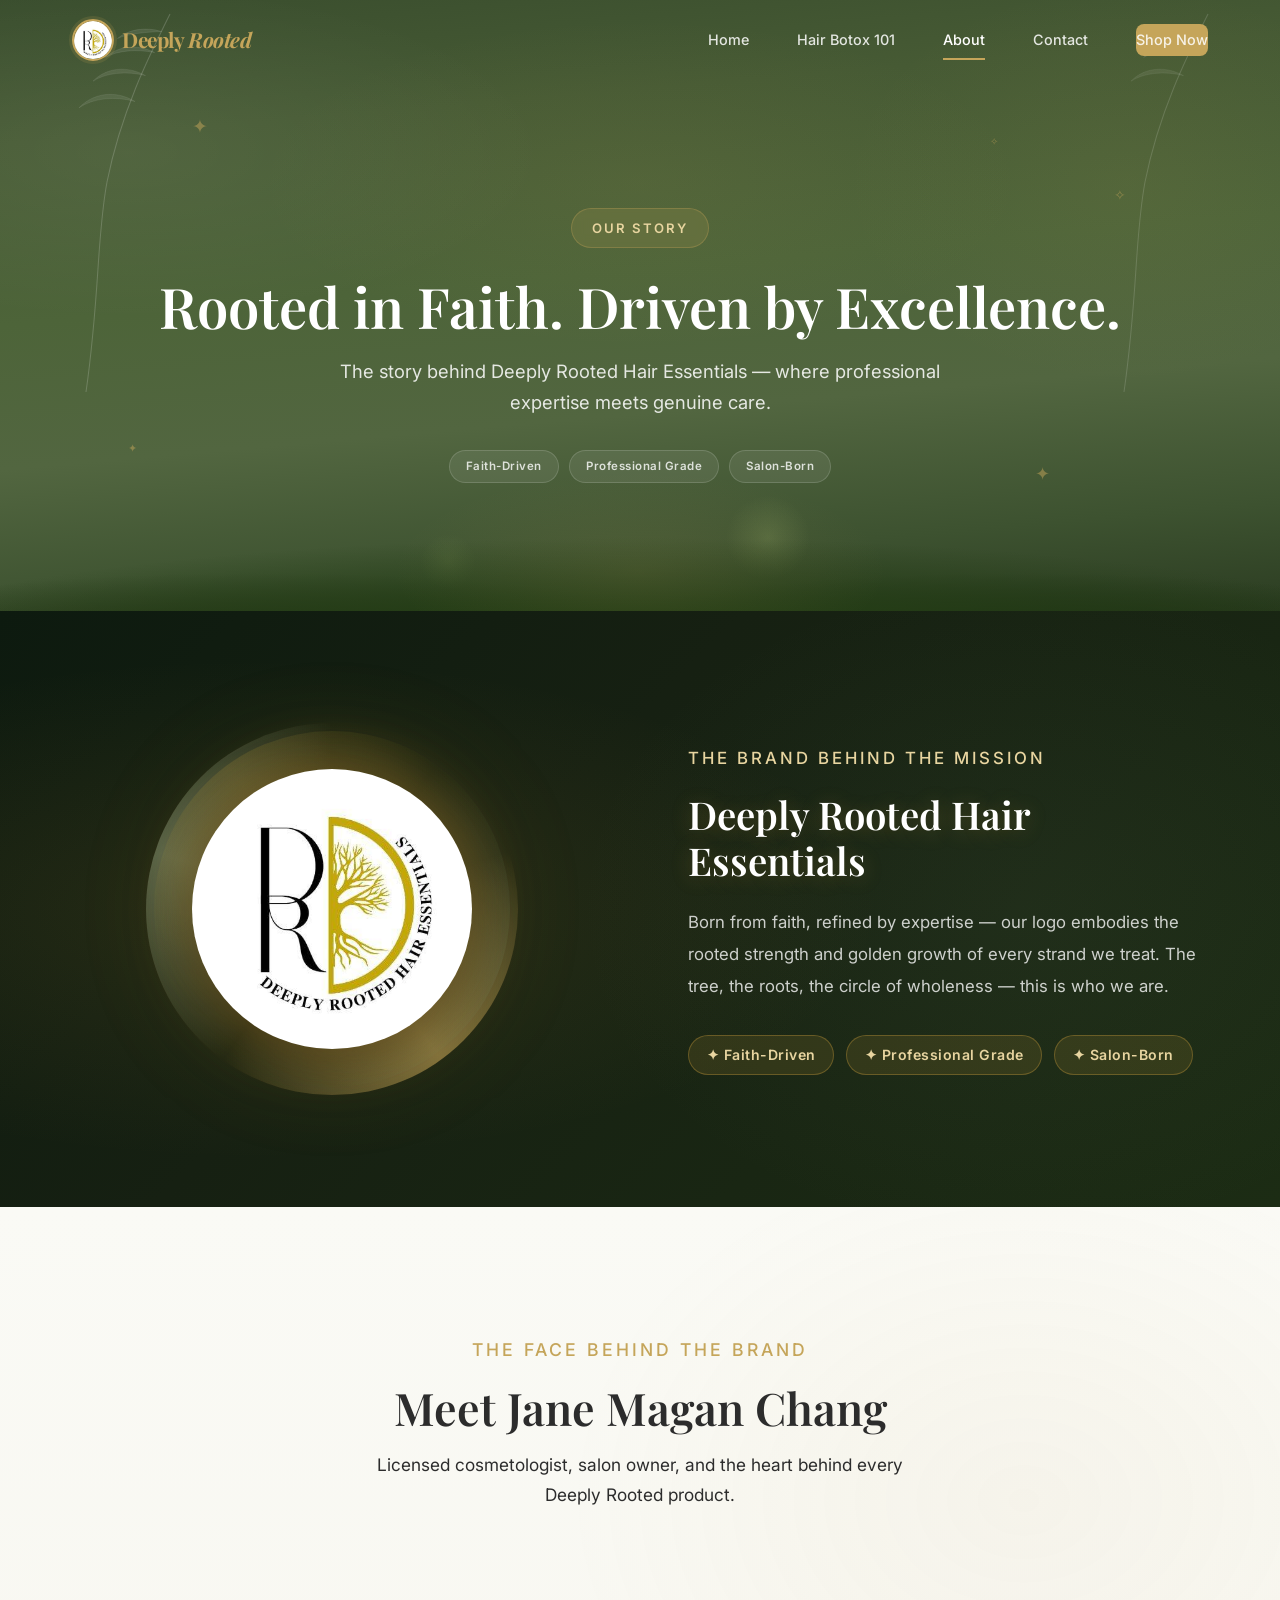
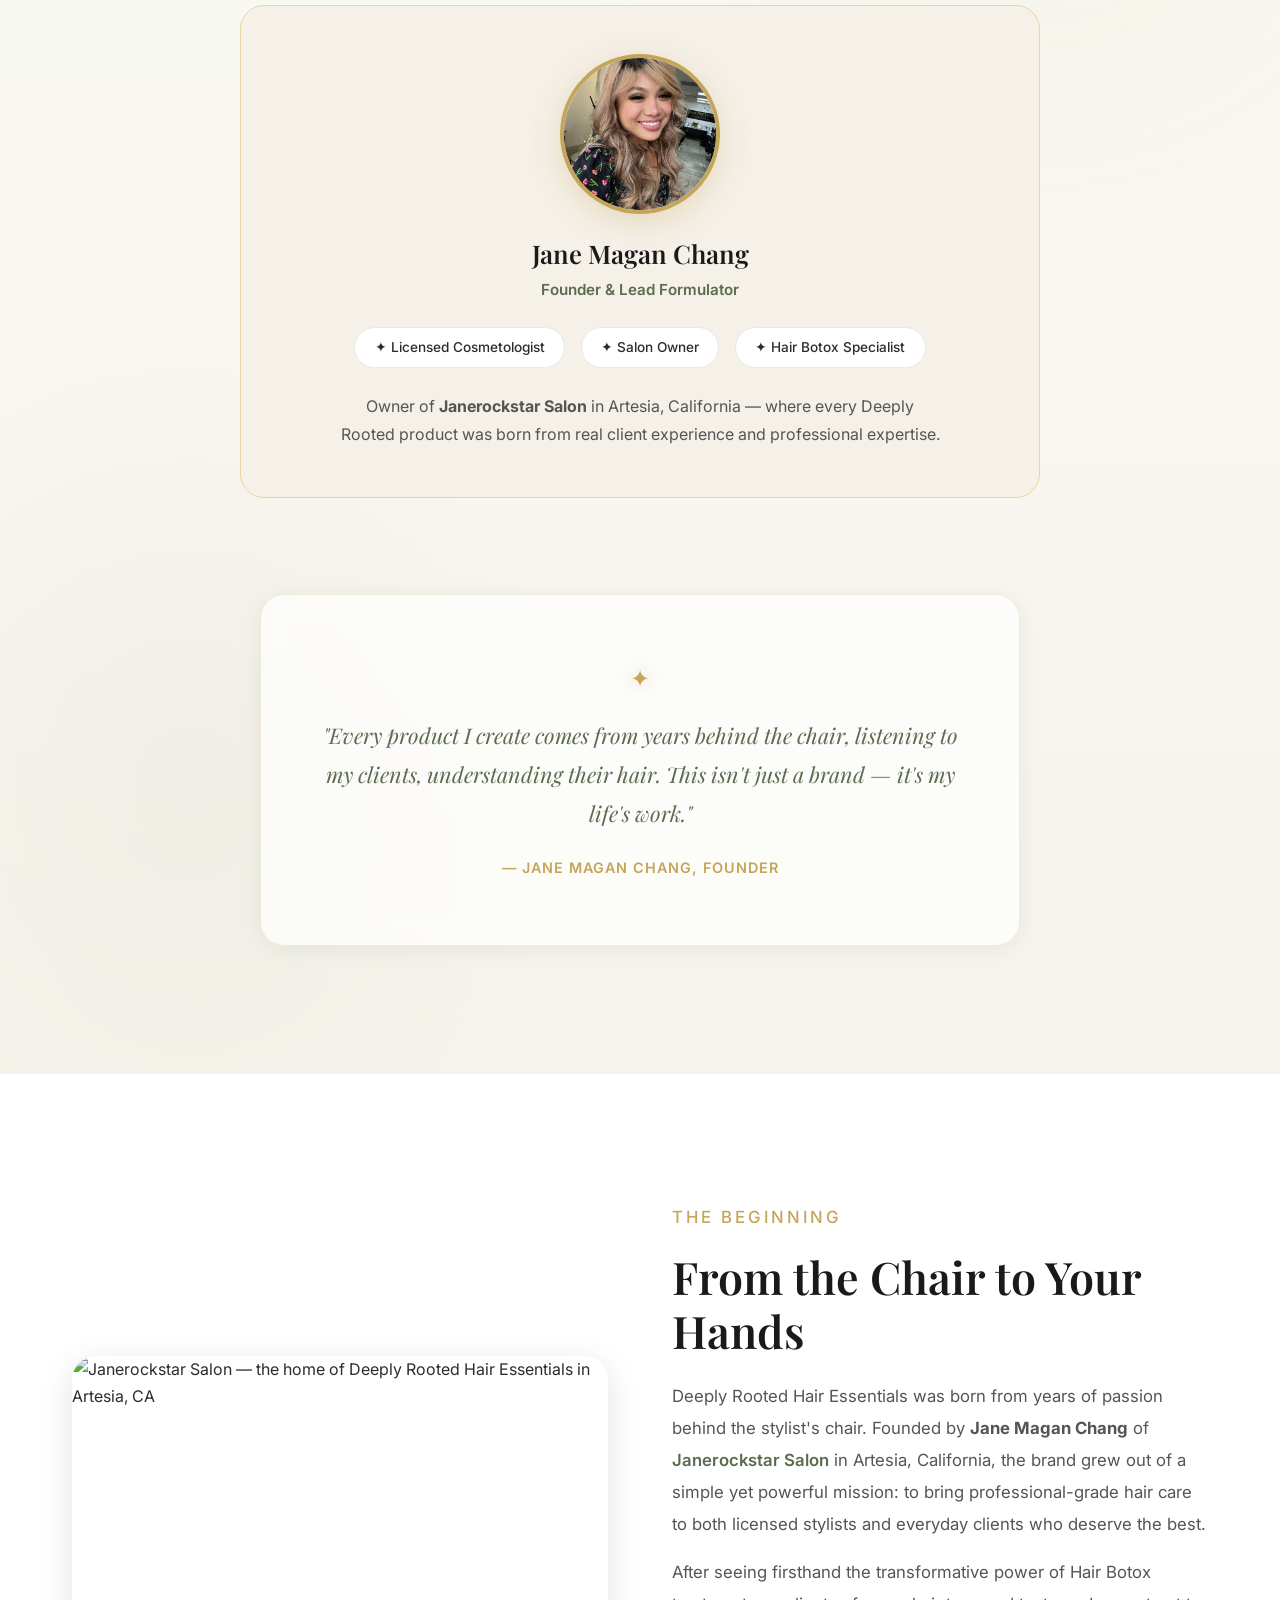
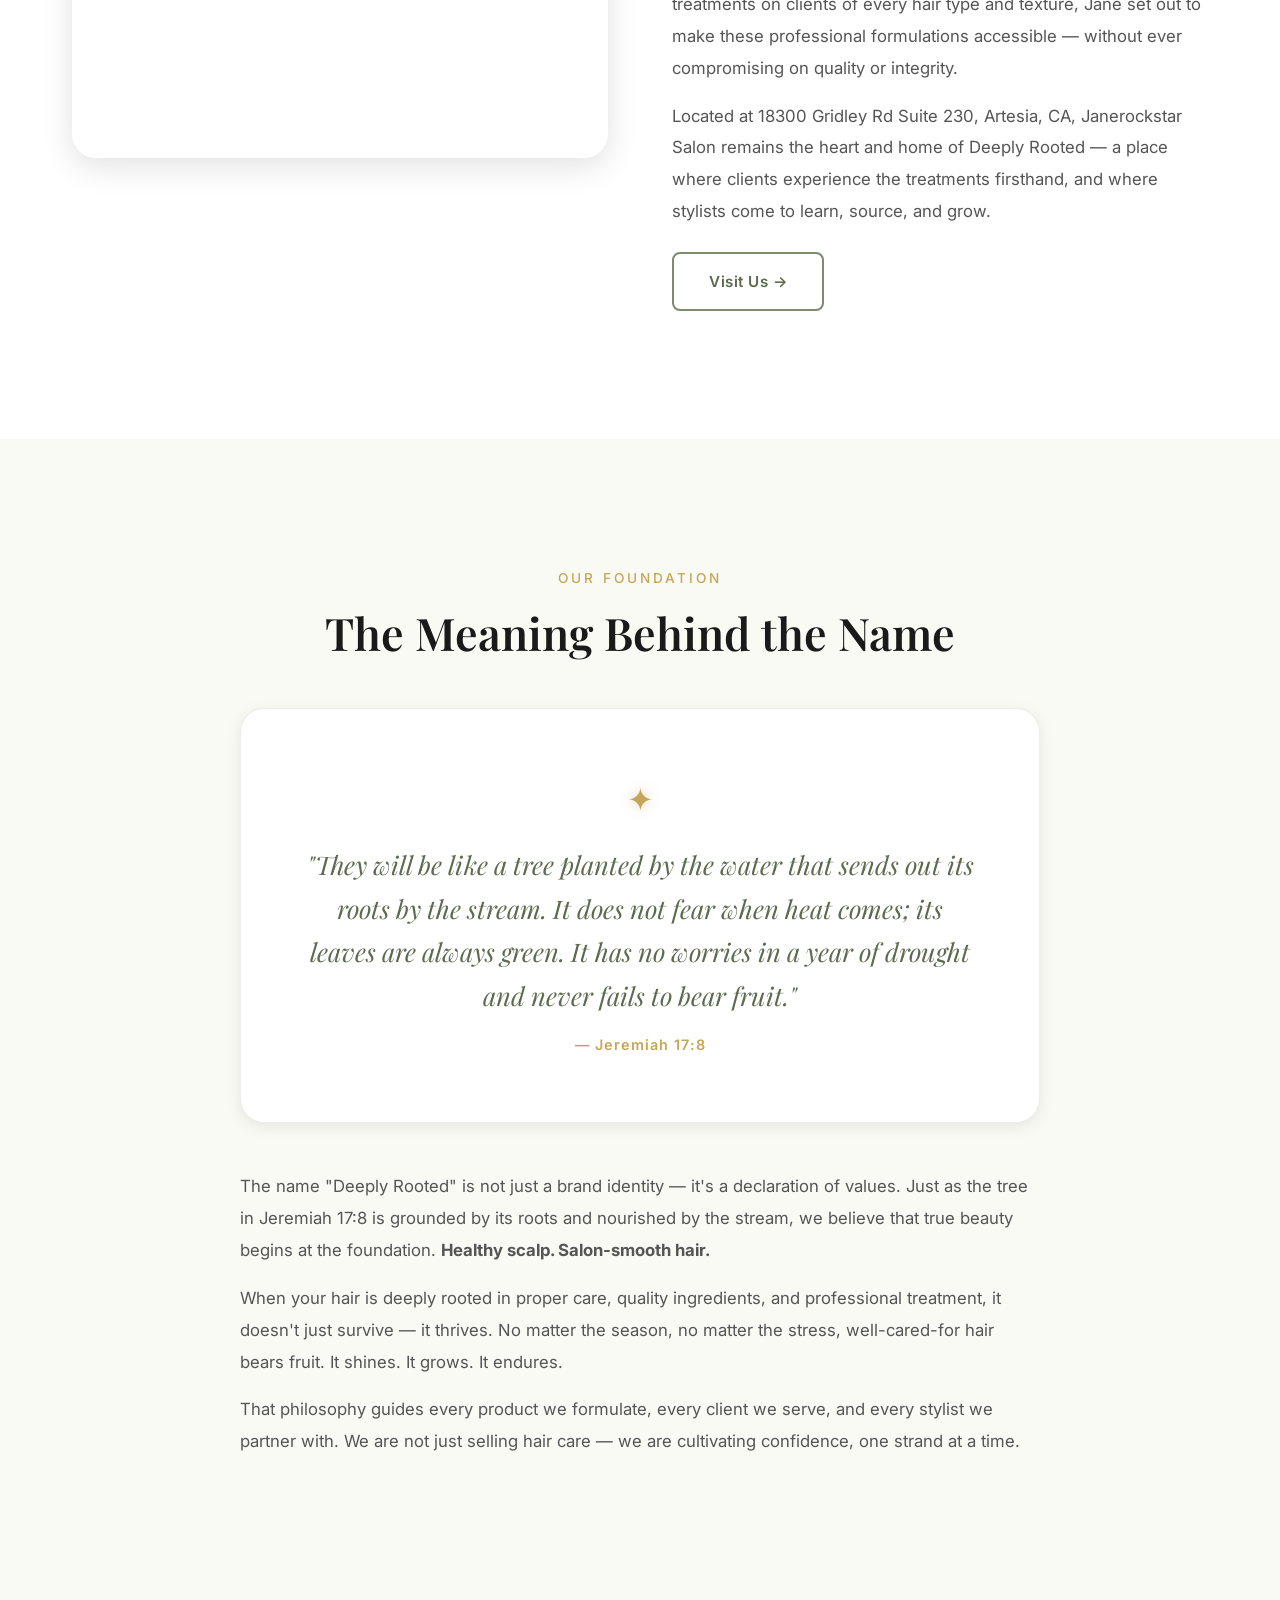
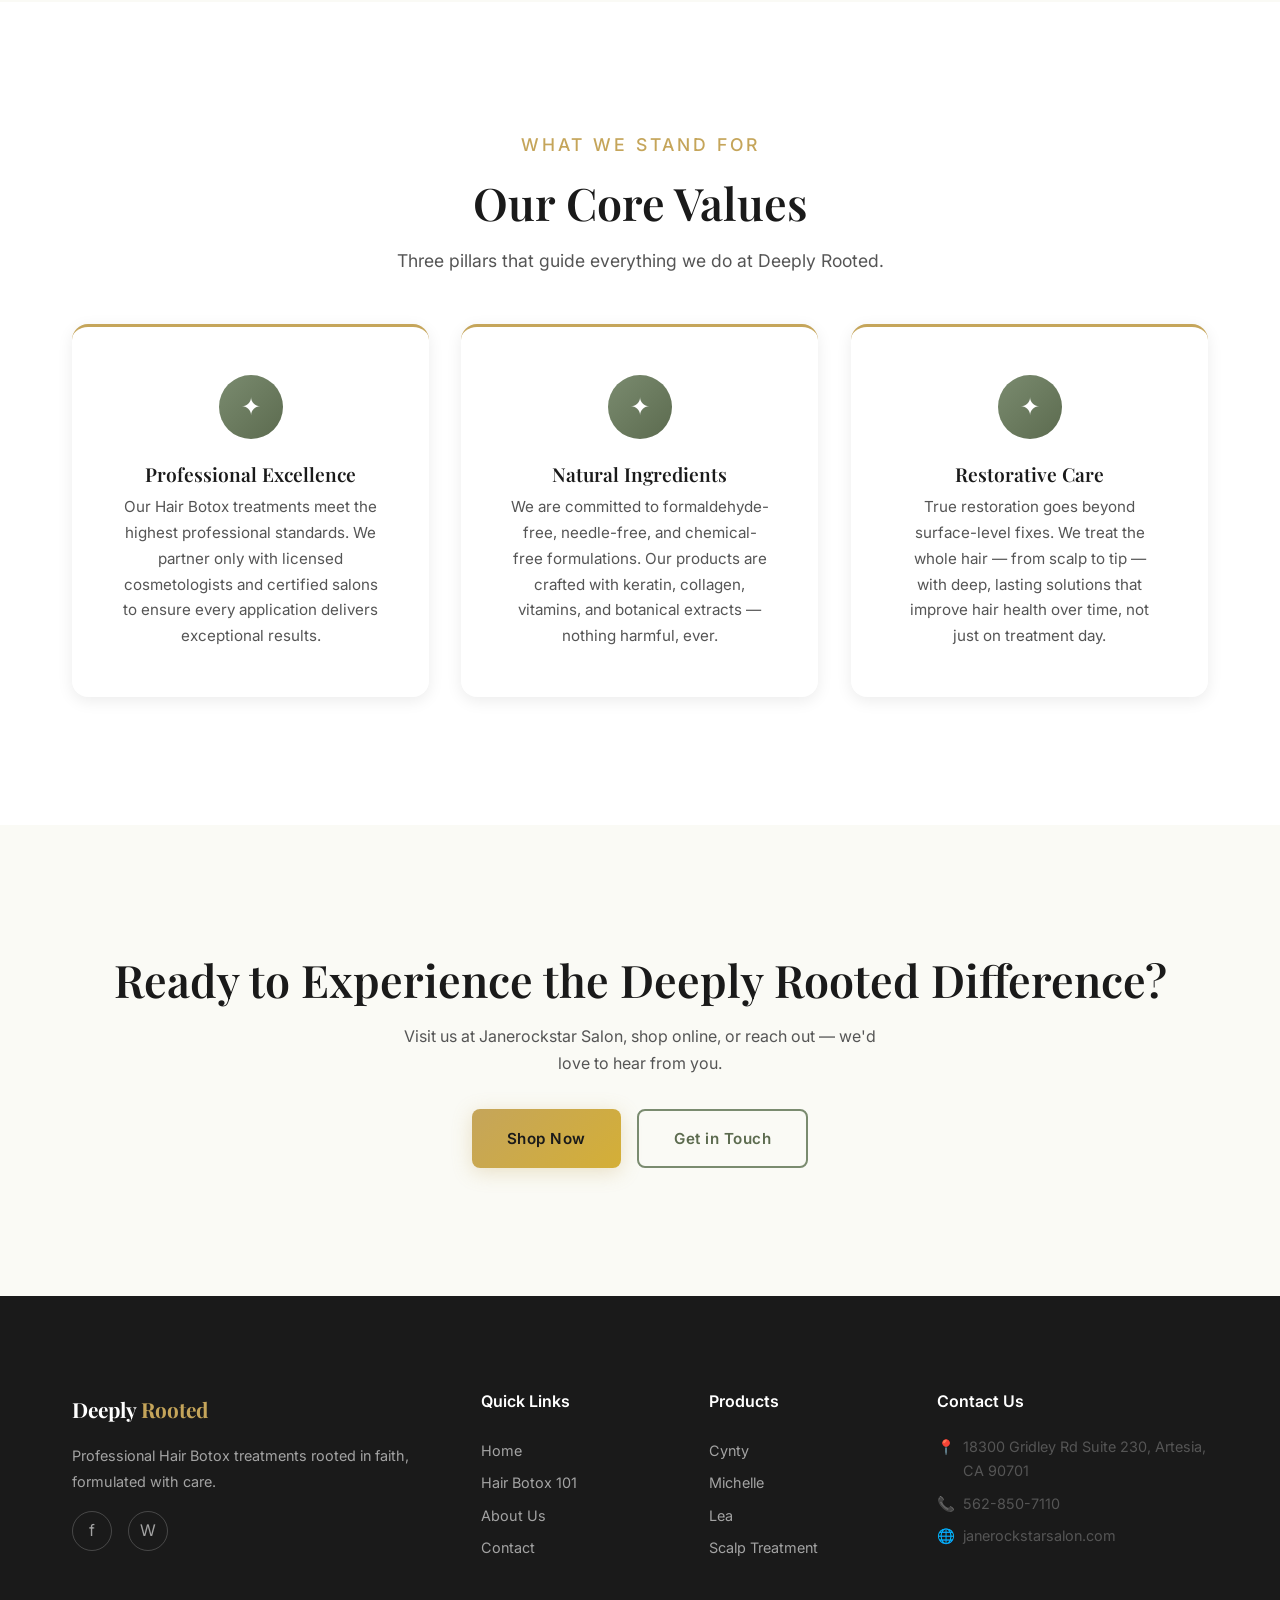
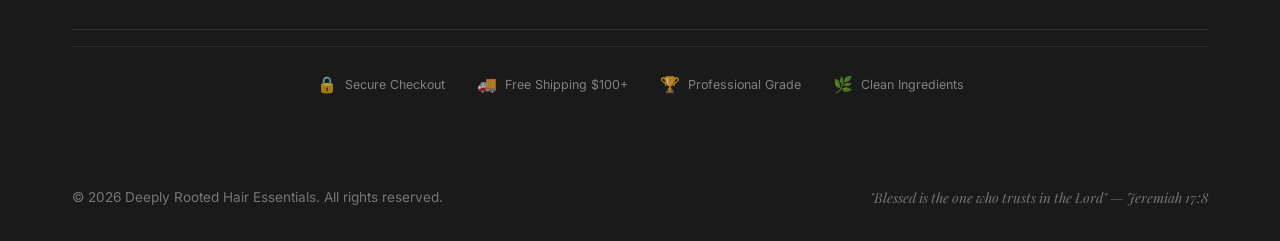
==== commit d787b772: "Deploy: 2026-04-29 update" ====
--- a/about.html
+++ b/about.html
@@ -134,7 +134,7 @@
   </section>
 
   <!-- ═══════════════════════════════════════════
-       MEET THE FOUNDER — Photo Gallery
+       MEET THE FOUNDER — Clean Text Section
   ═══════════════════════════════════════════ -->
   <section class="founder-gallery section" id="meet-jane">
     <div class="container">
@@ -144,53 +144,19 @@
         <p>Licensed cosmetologist, salon owner, and the heart behind every Deeply Rooted product.</p>
       </div>
 
-      <div class="founder-grid">
-        <!-- Main Feature Image -->
-        <div class="founder-card founder-card-main reveal reveal-scale">
-          <div class="founder-img-wrap">
-            <img src="assets/images/promo-3.jpg" alt="Jane Magan Chang — Founder of Deeply Rooted Hair Essentials" loading="lazy">
-            <div class="founder-img-overlay"></div>
-          </div>
-          <div class="founder-caption">
-            <span class="founder-sparkle">✦</span>
-            <h3>Jane Magan Chang</h3>
-            <p>Founder & Lead Formulator</p>
-          </div>
-        </div>
-
-        <!-- Side Gallery -->
-        <div class="founder-card founder-card-sm reveal reveal-right reveal-delay-1">
-          <div class="founder-img-wrap">
-            <img src="assets/images/promo-2.jpg" alt="Jane showcasing Deeply Rooted Scalp Treatment and Cynty Hair Botox" loading="lazy">
-            <div class="founder-img-overlay"></div>
-          </div>
-          <div class="founder-caption">
-            <span class="founder-sparkle">✦</span>
-            <p>Product Showcase</p>
-          </div>
-        </div>
-
-        <div class="founder-card founder-card-sm reveal reveal-right reveal-delay-2">
-          <div class="founder-img-wrap">
-            <img src="assets/images/promo-1.jpg" alt="Jane holding Deeply Rooted Hair Botox products" loading="lazy">
-            <div class="founder-img-overlay"></div>
-          </div>
-          <div class="founder-caption">
-            <span class="founder-sparkle">✦</span>
-            <p>Passion & Craft</p>
-          </div>
-        </div>
-
-        <div class="founder-card founder-card-sm reveal reveal-right reveal-delay-3">
-          <div class="founder-img-wrap">
-            <img src="assets/images/salon-interior.png" alt="Janerockstar Salon interior — where Deeply Rooted was born" loading="lazy">
-            <div class="founder-img-overlay"></div>
-          </div>
-          <div class="founder-caption">
-            <span class="founder-sparkle">✦</span>
-            <p>Janerockstar Salon</p>
-          </div>
-        </div>
+      <!-- Founder Info Card (no photos) -->
+      <div class="founder-info-card reveal" style="max-width: 800px; margin: 0 auto; background: var(--color-cream-warm); border-radius: var(--radius-xl); padding: 3rem; text-align: center; border: 1px solid var(--color-gold-light);">
+        <div style="width: 160px; height: 160px; margin: 0 auto 1.5rem; border-radius: 50%; overflow: hidden; box-shadow: 0 8px 30px rgba(197,165,90,0.3); border: 4px solid var(--color-gold);">
+          <img src="assets/images/jane-profile.jpg" alt="Jane Magan Chang" style="width: 100%; height: 100%; object-fit: cover; object-position: center top;">
+        </div>
+        <h3 style="font-family: var(--font-heading); font-size: 1.6rem; margin-bottom: 0.5rem; color: var(--color-black);">Jane Magan Chang</h3>
+        <p style="color: var(--color-sage-dark); font-weight: 600; font-size: 0.95rem; margin-bottom: 1.5rem;">Founder & Lead Formulator</p>
+        <div style="display: flex; gap: 1rem; justify-content: center; flex-wrap: wrap; margin-bottom: 1.5rem;">
+          <span style="background: var(--color-white); padding: 0.5rem 1.2rem; border-radius: 50px; font-size: 0.85rem; font-weight: 500; color: var(--color-charcoal); border: 1px solid var(--color-gray-200);">✦ Licensed Cosmetologist</span>
+          <span style="background: var(--color-white); padding: 0.5rem 1.2rem; border-radius: 50px; font-size: 0.85rem; font-weight: 500; color: var(--color-charcoal); border: 1px solid var(--color-gray-200);">✦ Salon Owner</span>
+          <span style="background: var(--color-white); padding: 0.5rem 1.2rem; border-radius: 50px; font-size: 0.85rem; font-weight: 500; color: var(--color-charcoal); border: 1px solid var(--color-gray-200);">✦ Hair Botox Specialist</span>
+        </div>
+        <p style="color: var(--color-gray-700); line-height: 1.8; max-width: 600px; margin: 0 auto;">Owner of <strong>Janerockstar Salon</strong> in Artesia, California — where every Deeply Rooted product was born from real client experience and professional expertise.</p>
       </div>
 
       <!-- Quote -->
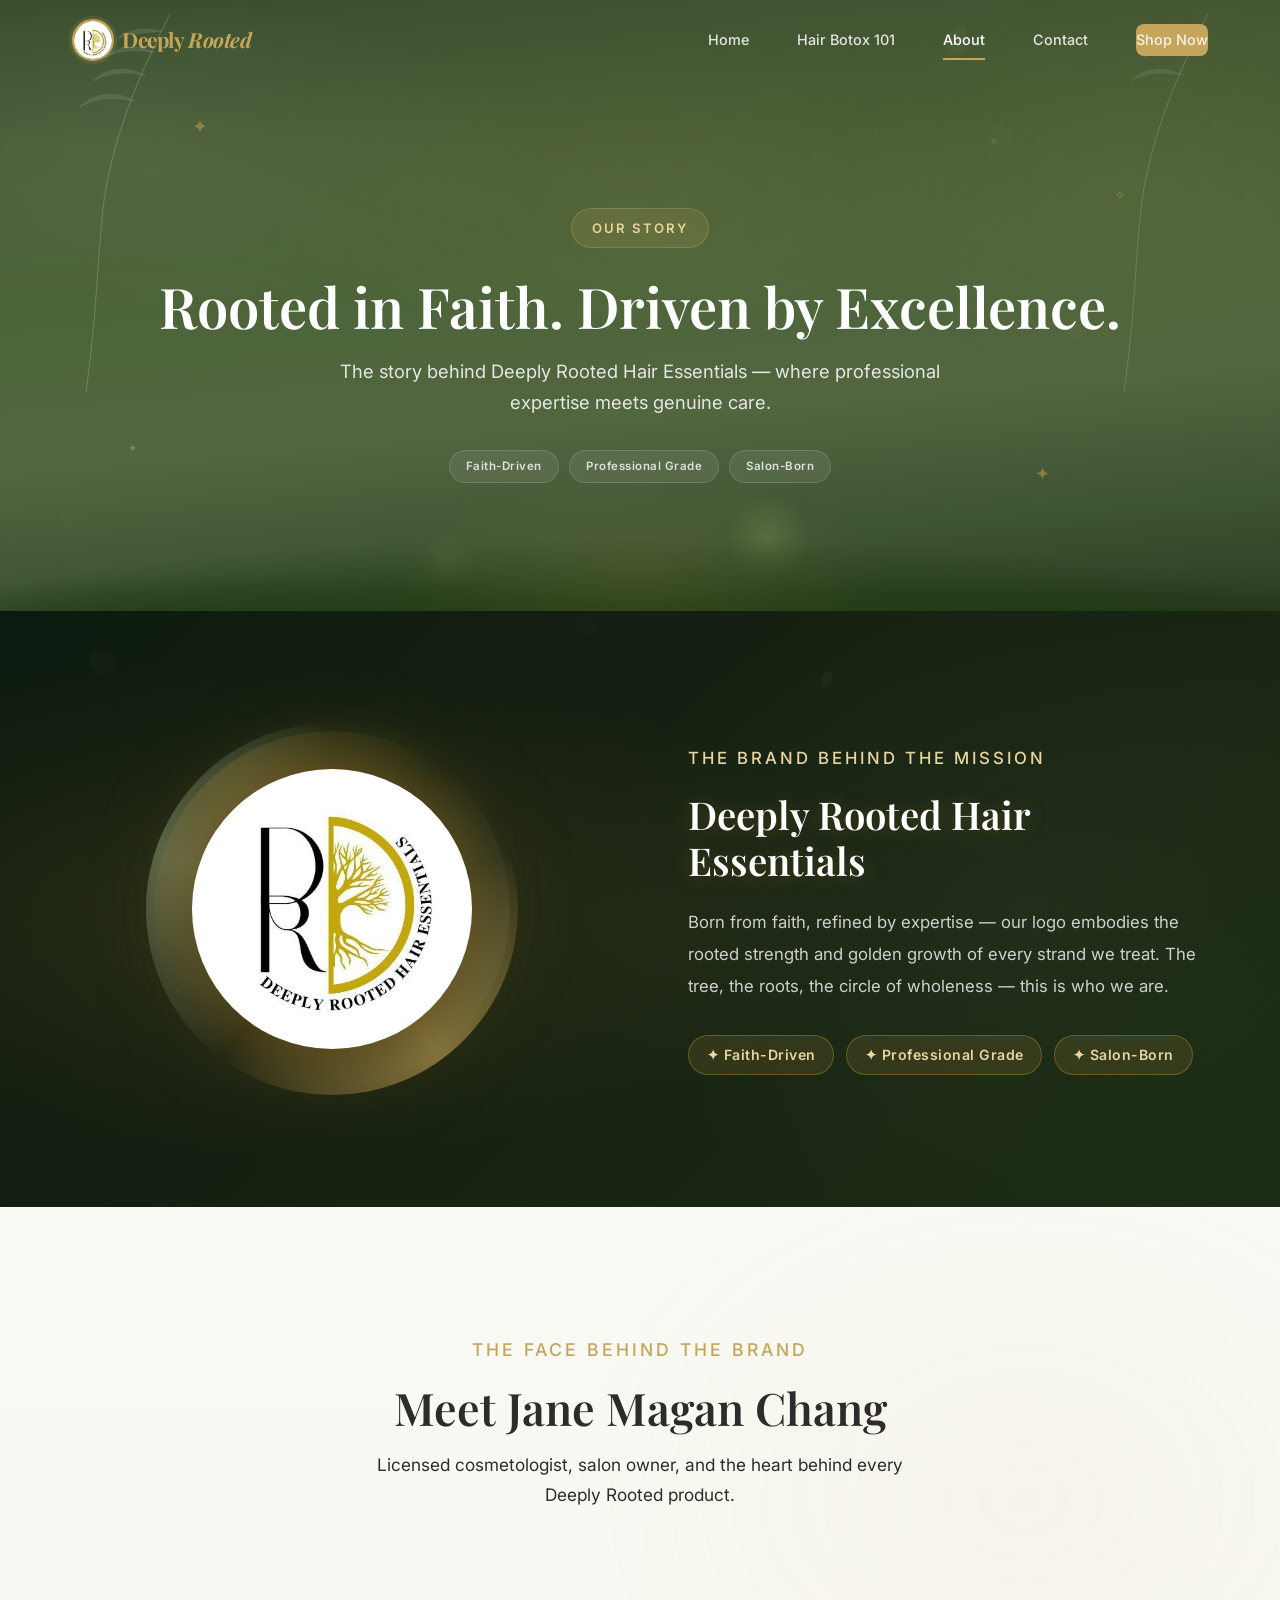
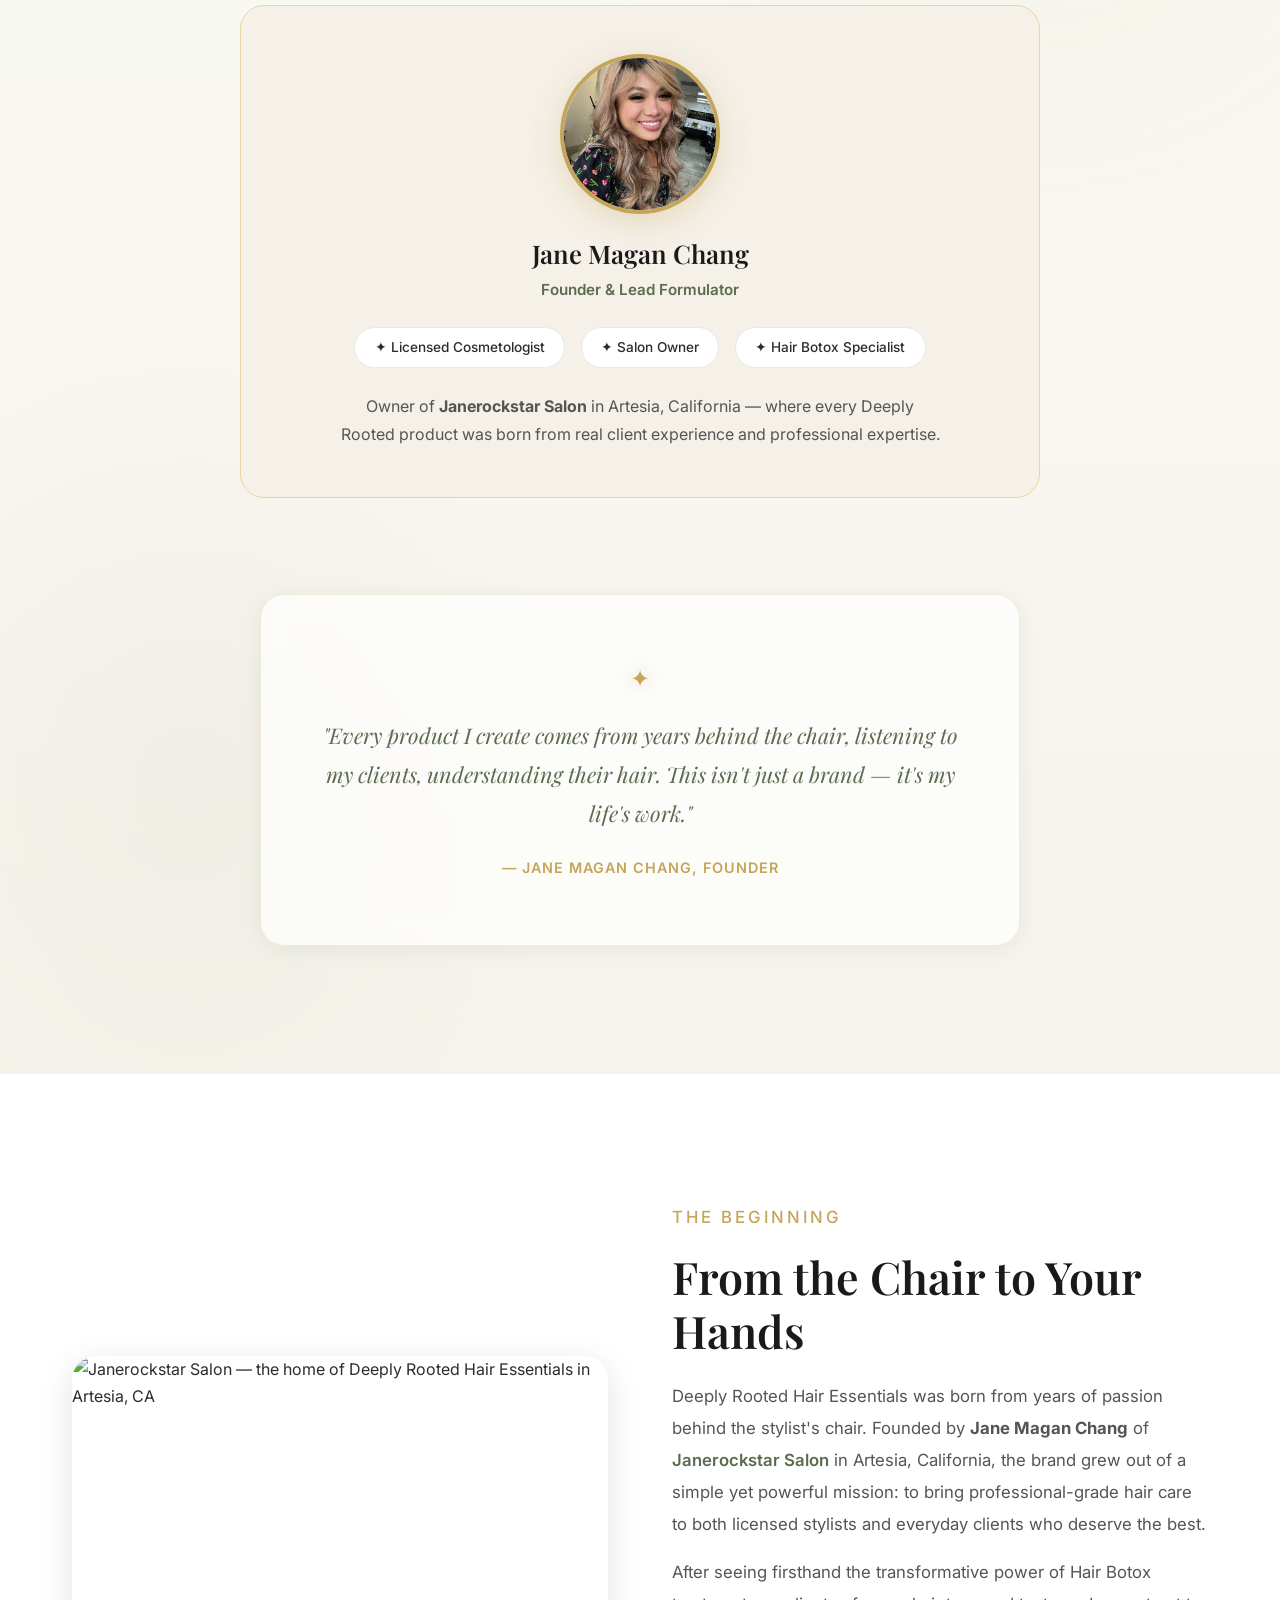
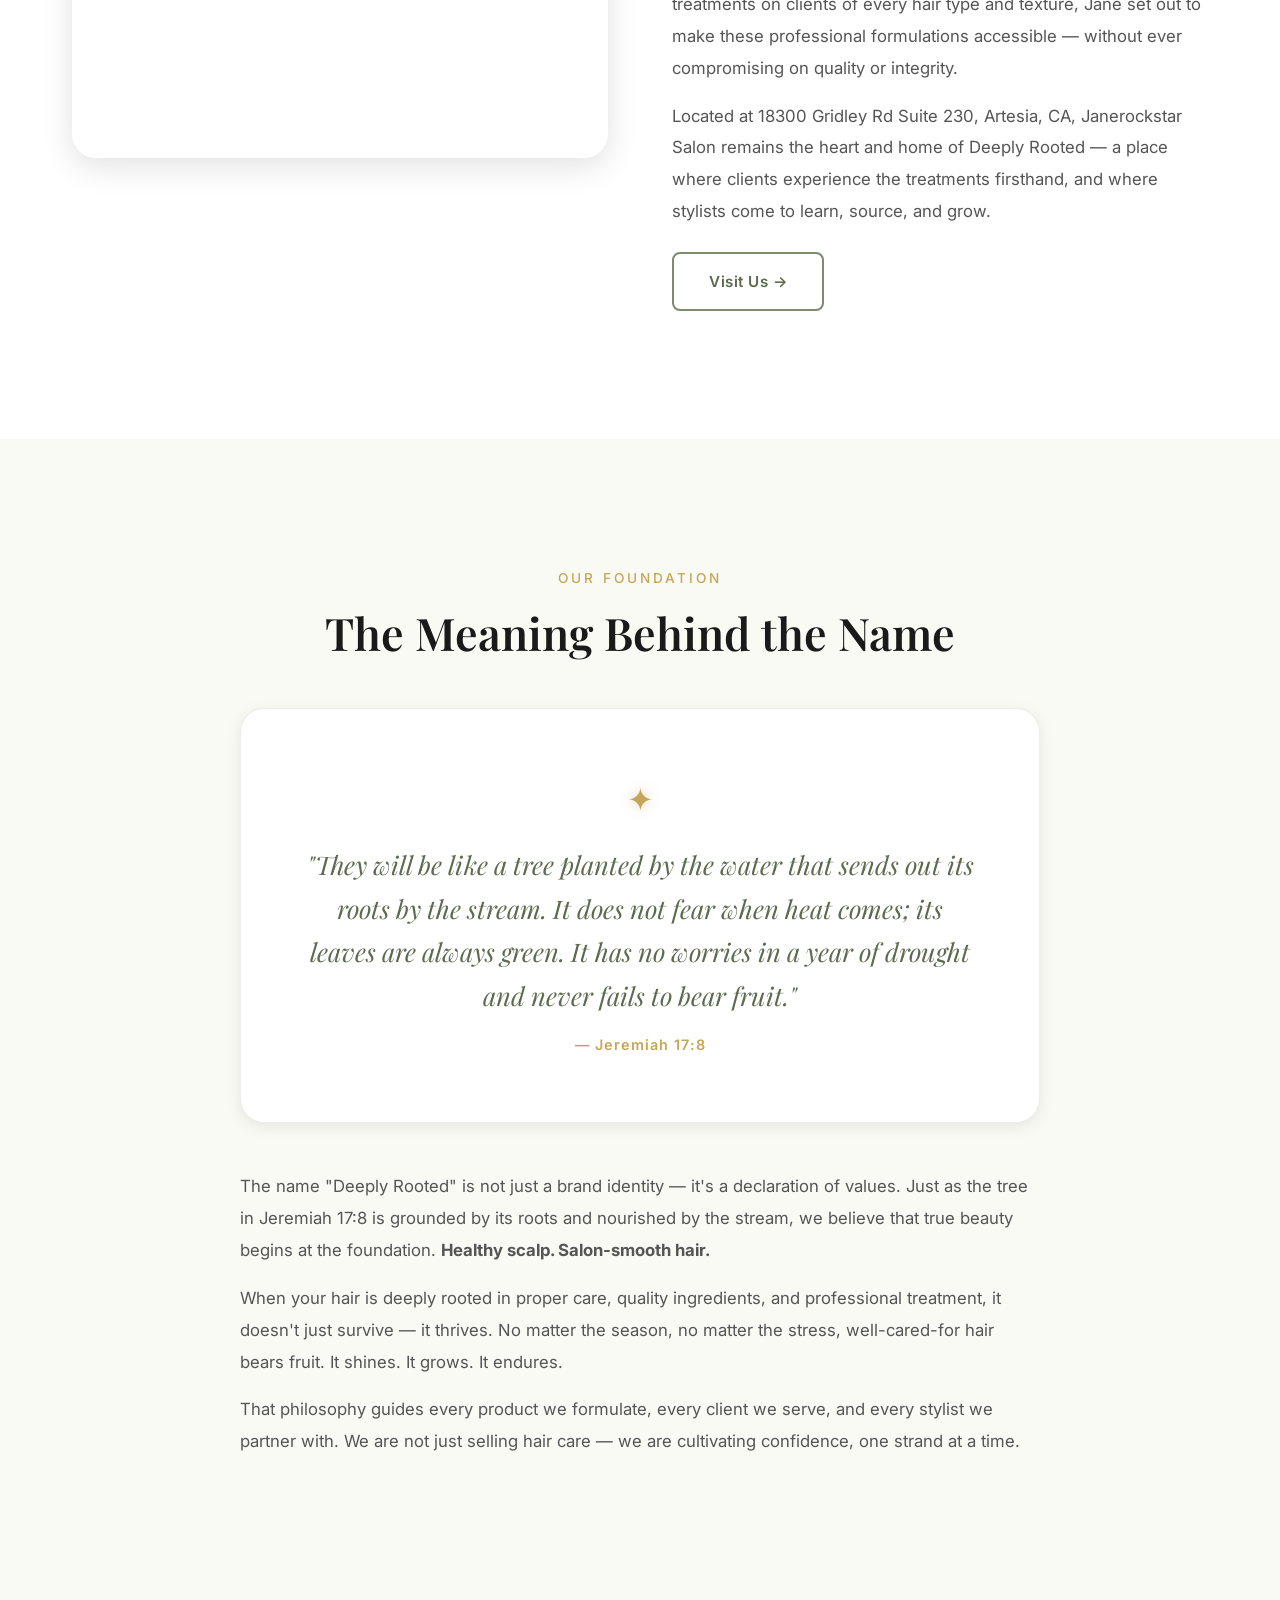
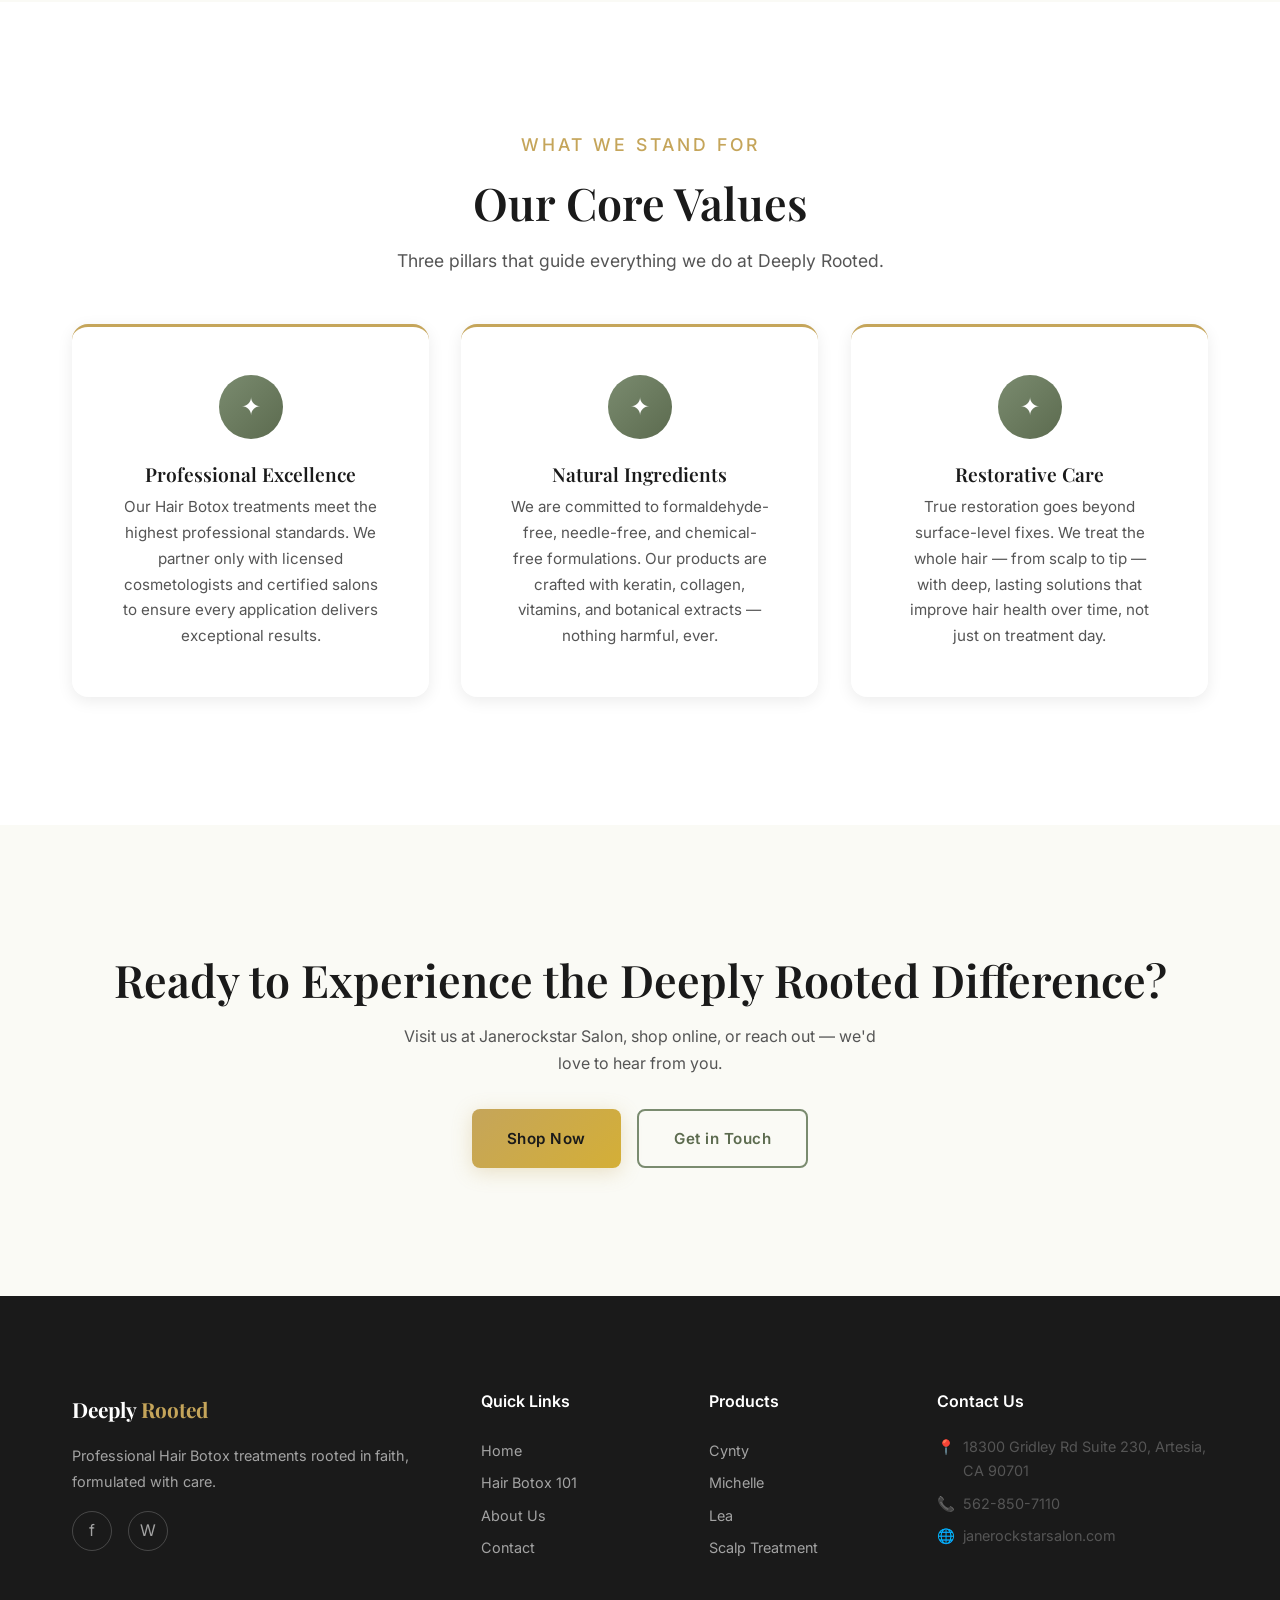
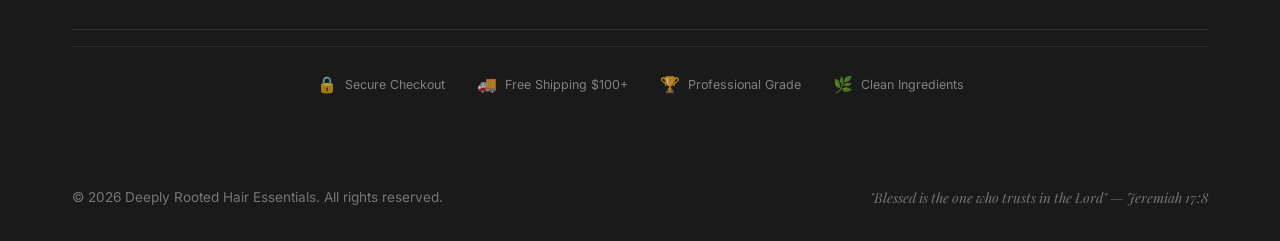
==== commit 9d22a0bc: "Deploy: 2026-04-30 update" ====
--- a/about.html
+++ b/about.html
@@ -10,10 +10,10 @@
   <meta property="og:title" content="About Us — Deeply Rooted Hair Essentials">
   <meta property="og:description" content="Rooted in faith. Driven by excellence. Our story.">
   <meta property="og:type" content="website">
-  <link rel="stylesheet" href="styles/main.css">
-  <link rel="stylesheet" href="styles/pages/home.css">
-  <link rel="stylesheet" href="styles/pages/about.css">
-  <link rel="stylesheet" href="styles/pages/education.css">
+  <link rel="stylesheet" href="styles/main.css?v=20260430d">
+  <link rel="stylesheet" href="styles/pages/home.css?v=20260430d">
+  <link rel="stylesheet" href="styles/pages/about.css?v=20260430d">
+  <link rel="stylesheet" href="styles/pages/education.css?v=20260430d">
 
   <!-- Fallback: show all content if JavaScript is disabled -->
   <noscript>
@@ -301,6 +301,6 @@
   </button>
 
   <script src="scripts/logo-data.js" onerror="console.log('logo-data.js not found - run setup-logo.html first')"></script>
-  <script src="scripts/main.js"></script>
+  <script src="scripts/main.js?v=20260430d"></script>
 </body>
 </html>
--- a/styles/main.css
+++ b/styles/main.css
@@ -151,8 +151,8 @@
   background: transparent;
 }
 .navbar.scrolled {
-  background: rgba(255,255,255,0.97); backdrop-filter: blur(12px);
-  box-shadow: var(--shadow-sm);
+  background: rgba(74, 90, 60, 0.88); backdrop-filter: blur(20px) saturate(1.4); -webkit-backdrop-filter: blur(20px) saturate(1.4);
+  box-shadow: 0 4px 24px rgba(0,0,0,0.12), inset 0 1px 0 rgba(255,255,255,0.06);
 }
 .navbar .container { display: flex; align-items: center; justify-content: space-between; width: 100%; }
 .nav-logo {
@@ -162,7 +162,10 @@
   text-decoration: none;
 }
 .nav-logo span { color: var(--color-gold); }
-.navbar.scrolled .nav-logo { color: var(--color-sage-dark); }
+.navbar.scrolled .nav-logo { color: var(--color-white); }
+.navbar.scrolled .nav-logo-text { color: var(--color-white) !important; text-shadow: 0 1px 4px rgba(0,0,0,0.2); }
+.navbar.scrolled .nav-logo-text em,
+.navbar.scrolled .nav-logo-text span { color: var(--color-gold) !important; }
 .nav-links { display: flex; align-items: center; gap: var(--space-2xl); }
 .nav-links a {
   font-size: 0.9rem; font-weight: 500; color: rgba(255,255,255,0.85);
@@ -175,8 +178,8 @@
 }
 .nav-links a:hover, .nav-links a.active { color: var(--color-white); }
 .nav-links a:hover::after, .nav-links a.active::after { width: 100%; }
-.navbar.scrolled .nav-links a { color: var(--color-gray-700); }
-.navbar.scrolled .nav-links a:hover, .navbar.scrolled .nav-links a.active { color: var(--color-sage-dark); }
+.navbar.scrolled .nav-links a { color: rgba(255,255,255,0.9); font-weight: 600; text-shadow: 0 1px 3px rgba(0,0,0,0.15); }
+.navbar.scrolled .nav-links a:hover, .navbar.scrolled .nav-links a.active { color: var(--color-gold); }
 .nav-cta {
   padding: 0.6rem 1.6rem; border-radius: var(--radius-md); font-weight: 600; font-size: 0.85rem;
   background: var(--color-gold); color: var(--color-black);
@@ -191,7 +194,7 @@
   width: 26px; height: 2.5px; background: var(--color-white); border-radius: 2px;
   transition: all var(--transition-base);
 }
-.navbar.scrolled .hamburger span { background: var(--color-charcoal); }
+.navbar.scrolled .hamburger span { background: var(--color-white); }
 .hamburger.active span:nth-child(1) { transform: rotate(45deg) translate(5px, 5px); }
 .hamburger.active span:nth-child(2) { opacity: 0; }
 .hamburger.active span:nth-child(3) { transform: rotate(-45deg) translate(5px, -5px); }
@@ -387,4 +390,62 @@
   .footer-grid { grid-template-columns: 1fr; }
   .footer-bottom { flex-direction: column; gap: var(--space-md); text-align: center; }
   .container { padding: 0 var(--space-md); }
-}
+  .floating-leaves-container .leaf { opacity: 0.06; }
+}
+
+/* ---- Floating Leaves ---- */
+.floating-leaves-container {
+  position: fixed;
+  top: 0; left: 0; width: 100%; height: 100%;
+  pointer-events: none;
+  z-index: 0;
+  overflow: hidden;
+}
+
+.floating-leaves-container .leaf {
+  position: absolute;
+  opacity: 0.1;
+  will-change: transform;
+  filter: blur(0.5px);
+}
+
+.floating-leaves-container .leaf svg {
+  width: 100%;
+  height: 100%;
+}
+
+/* Leaf sizes */
+.leaf--sm { width: 18px; height: 18px; }
+.leaf--md { width: 26px; height: 26px; }
+.leaf--lg { width: 34px; height: 34px; }
+
+/* Fall animation — gentle drift down + sway */
+@keyframes leafFall {
+  0%   { transform: translateY(-60px) translateX(0) rotate(0deg) scale(1); }
+  25%  { transform: translateY(25vh)  translateX(30px) rotate(45deg) scale(0.95); }
+  50%  { transform: translateY(50vh)  translateX(-20px) rotate(120deg) scale(1.05); }
+  75%  { transform: translateY(75vh)  translateX(40px) rotate(200deg) scale(0.9); }
+  100% { transform: translateY(110vh) translateX(10px) rotate(340deg) scale(1); }
+}
+
+@keyframes leafSway {
+  0%, 100% { transform: translateX(0) rotate(0deg); }
+  25% { transform: translateX(15px) rotate(8deg); }
+  50% { transform: translateX(-10px) rotate(-5deg); }
+  75% { transform: translateX(20px) rotate(12deg); }
+}
+
+/* Gentle floating for non-falling leaves */
+@keyframes leafFloat {
+  0%   { transform: translateY(0) translateX(0) rotate(0deg); }
+  33%  { transform: translateY(-15px) translateX(12px) rotate(6deg); }
+  66%  { transform: translateY(8px) translateX(-8px) rotate(-4deg); }
+  100% { transform: translateY(0) translateX(0) rotate(0deg); }
+}
+
+.leaf--fall { animation: leafFall linear forwards; }
+.leaf--float { animation: leafFloat ease-in-out infinite; }
+
+@media (prefers-reduced-motion: reduce) {
+  .floating-leaves-container { display: none; }
+}
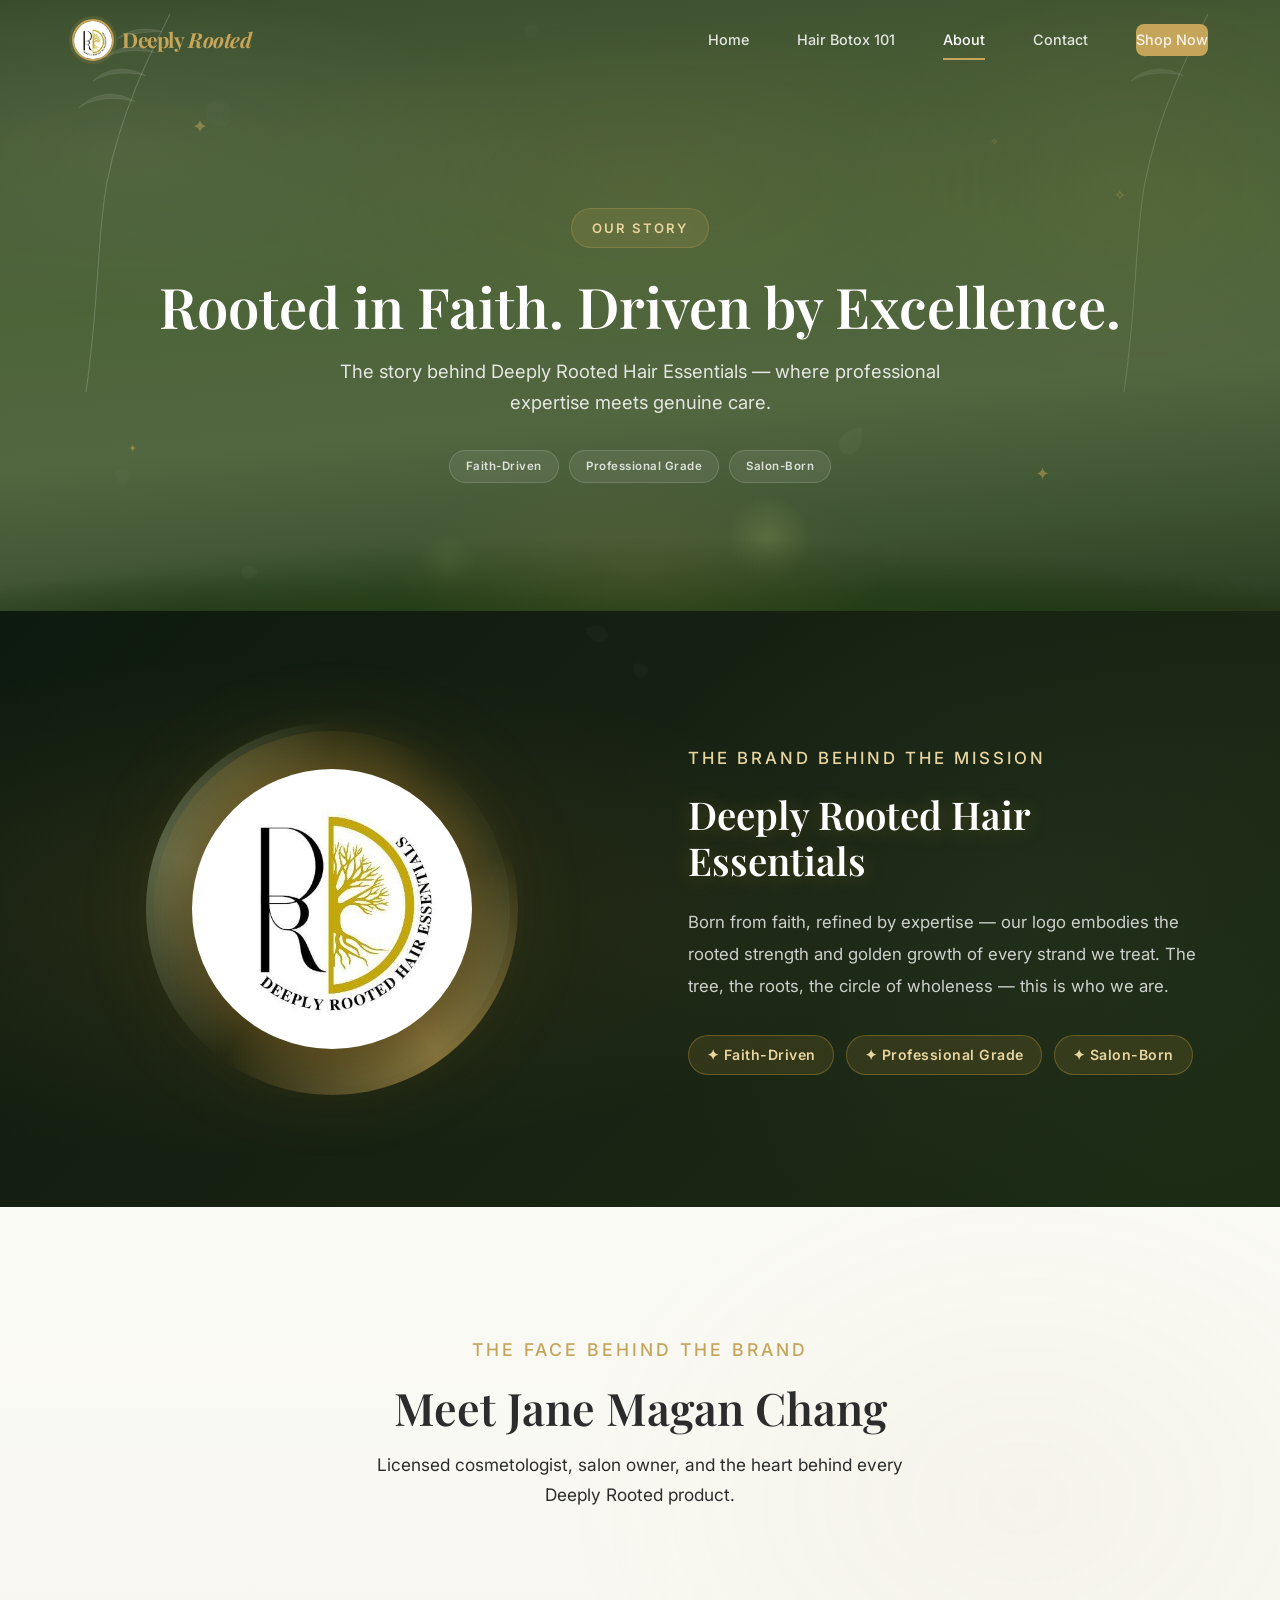
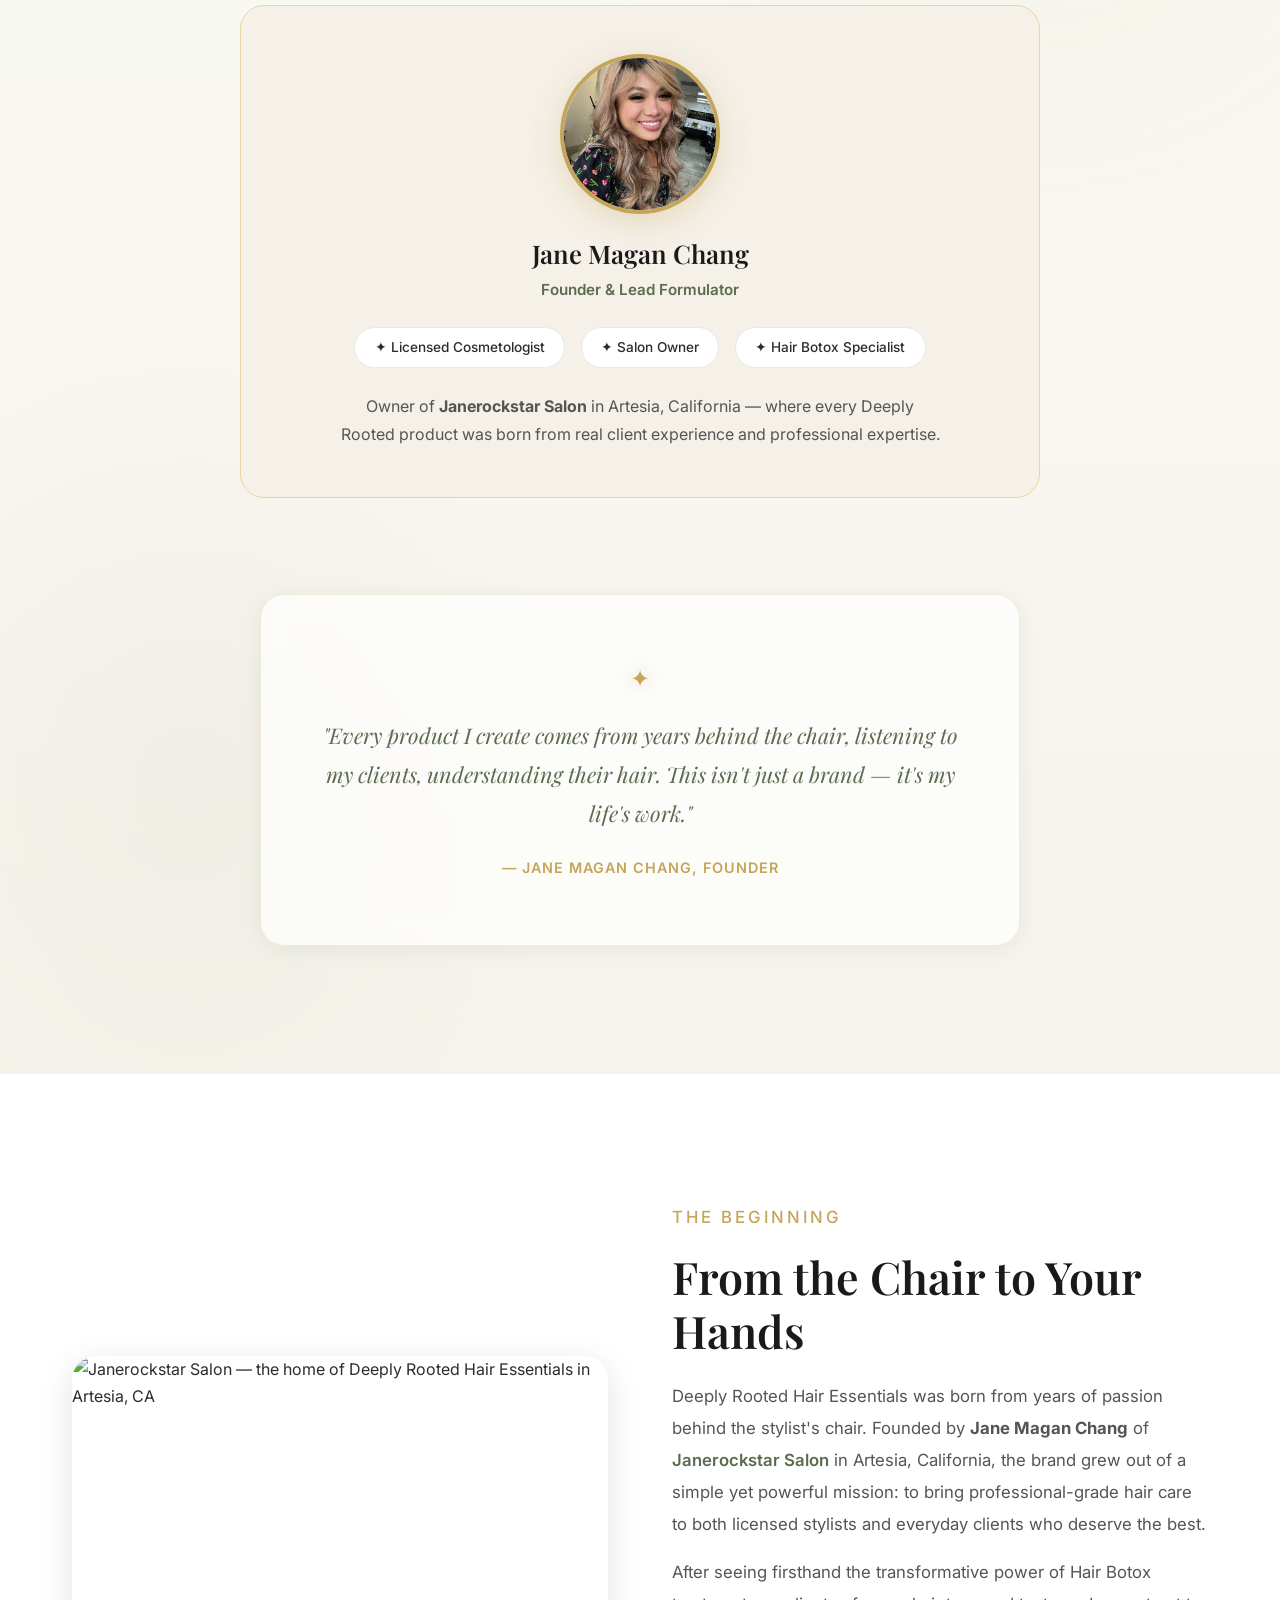
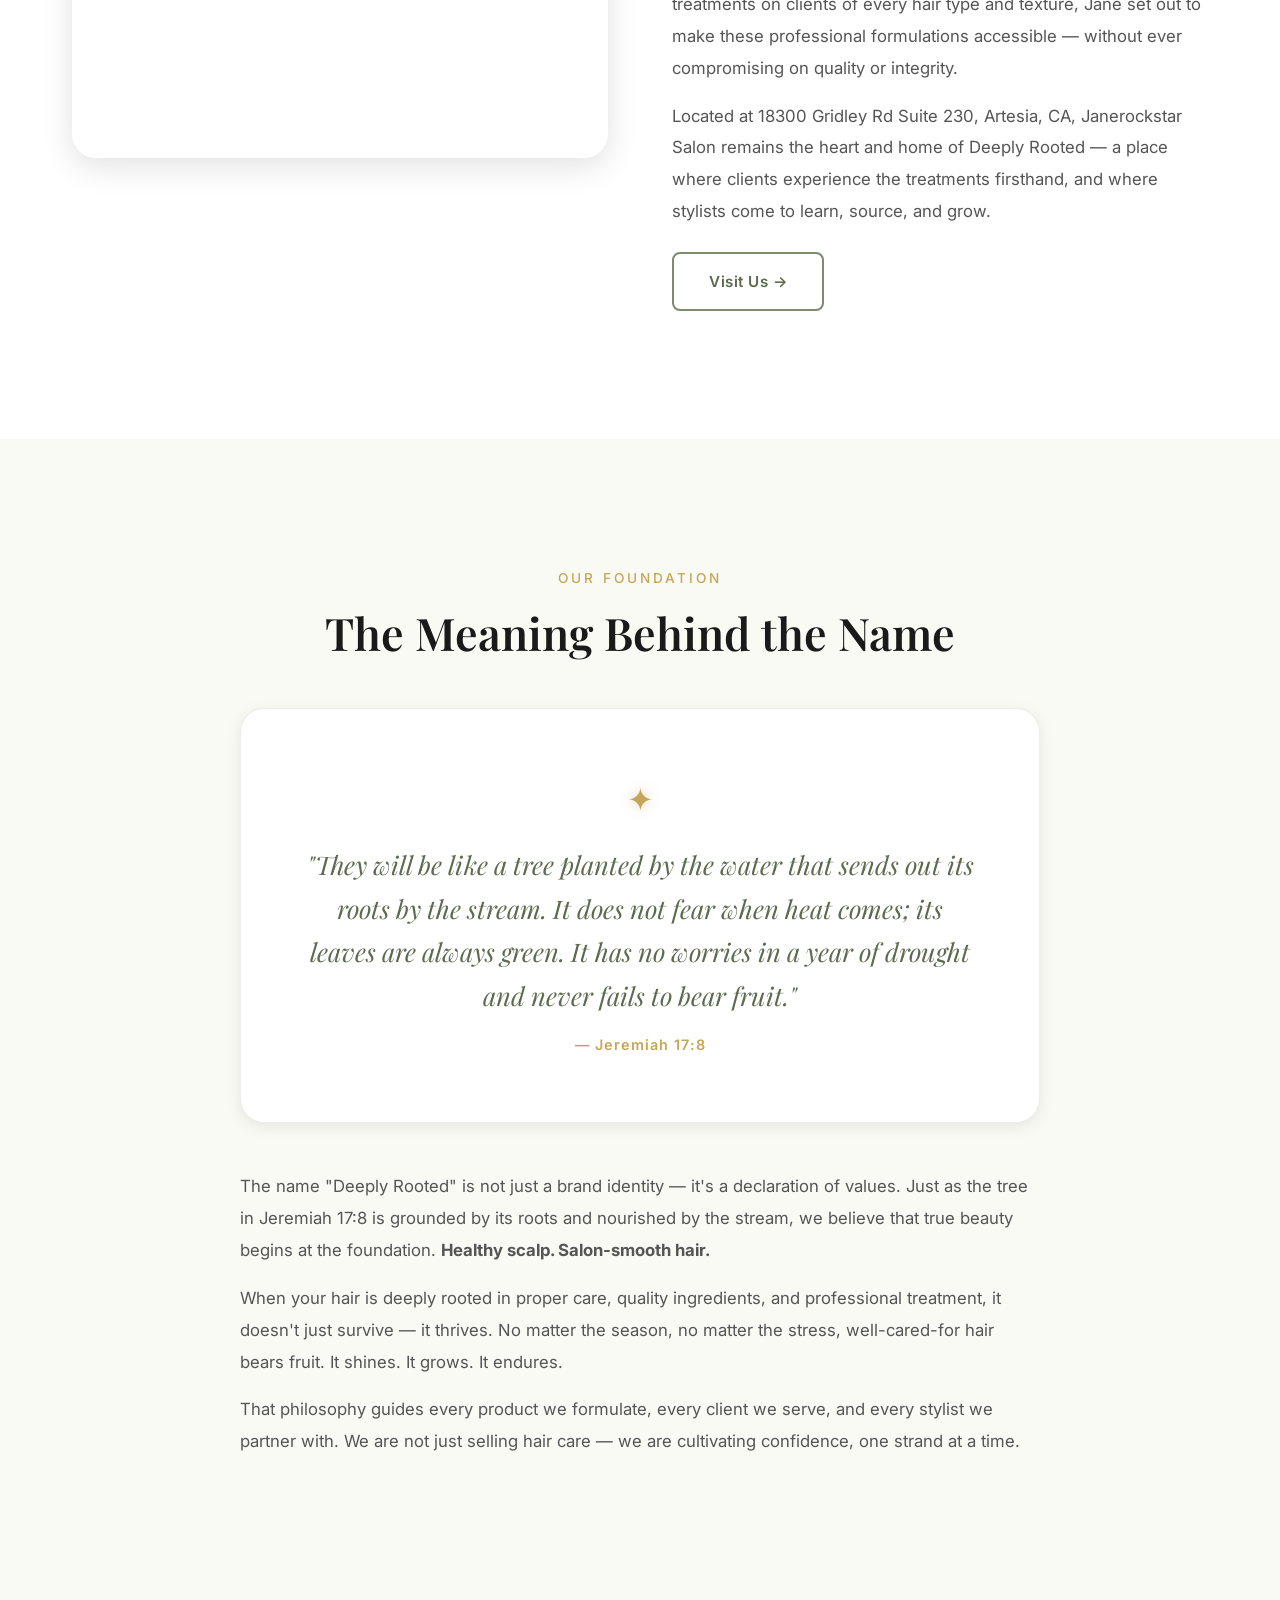
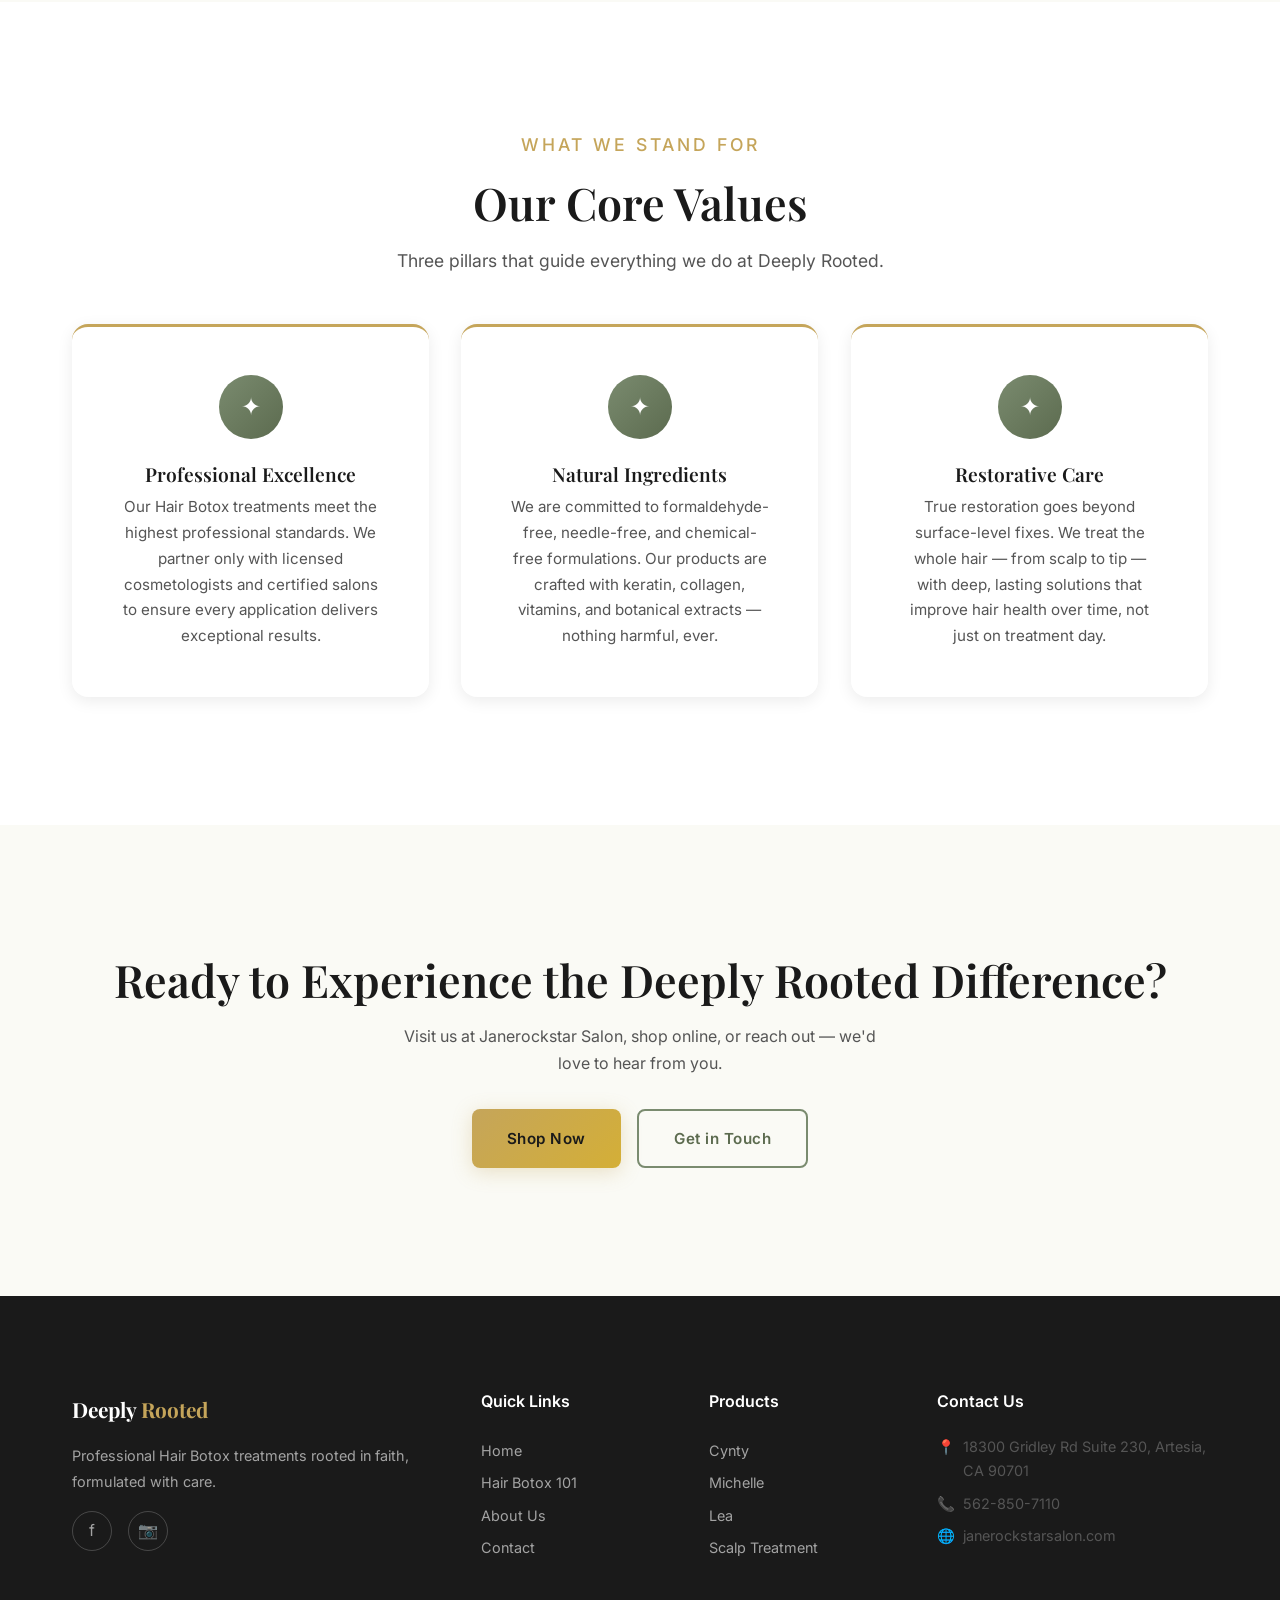
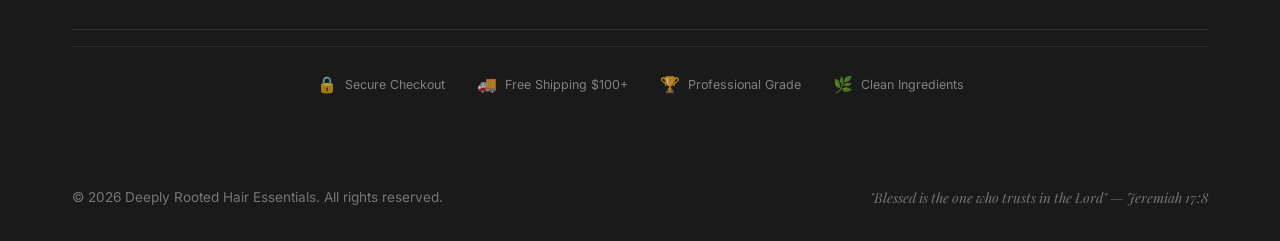
==== commit 0c5392da: "Deploy: 2026-05-01 update" ====
--- a/about.html
+++ b/about.html
@@ -269,8 +269,8 @@
           <a href="index.html" class="nav-logo">Deeply <span>Rooted</span></a>
           <p>Professional Hair Botox treatments rooted in faith, formulated with care.</p>
           <div class="footer-social" style="margin-top:1rem;">
-            <a href="https://www.facebook.com/profile.php?id=deeplyrooted" target="_blank" aria-label="Facebook">f</a>
-            <a href="https://janerockstarsalon.com" target="_blank" aria-label="Website">W</a>
+            <a href="https://www.facebook.com/people/Deeply-Rooted-Hair-Essentials-Merchandise/61566217615189/" target="_blank" aria-label="Facebook">f</a>
+            <a href="https://www.instagram.com/deeplyrootedhairessentials/" target="_blank" aria-label="Instagram">📷</a>
           </div>
         </div>
         <div><h4>Quick Links</h4><div class="footer-links"><a href="index.html">Home</a><a href="hair-botox-101.html">Hair Botox 101</a><a href="about.html">About Us</a><a href="contact.html">Contact</a></div></div>
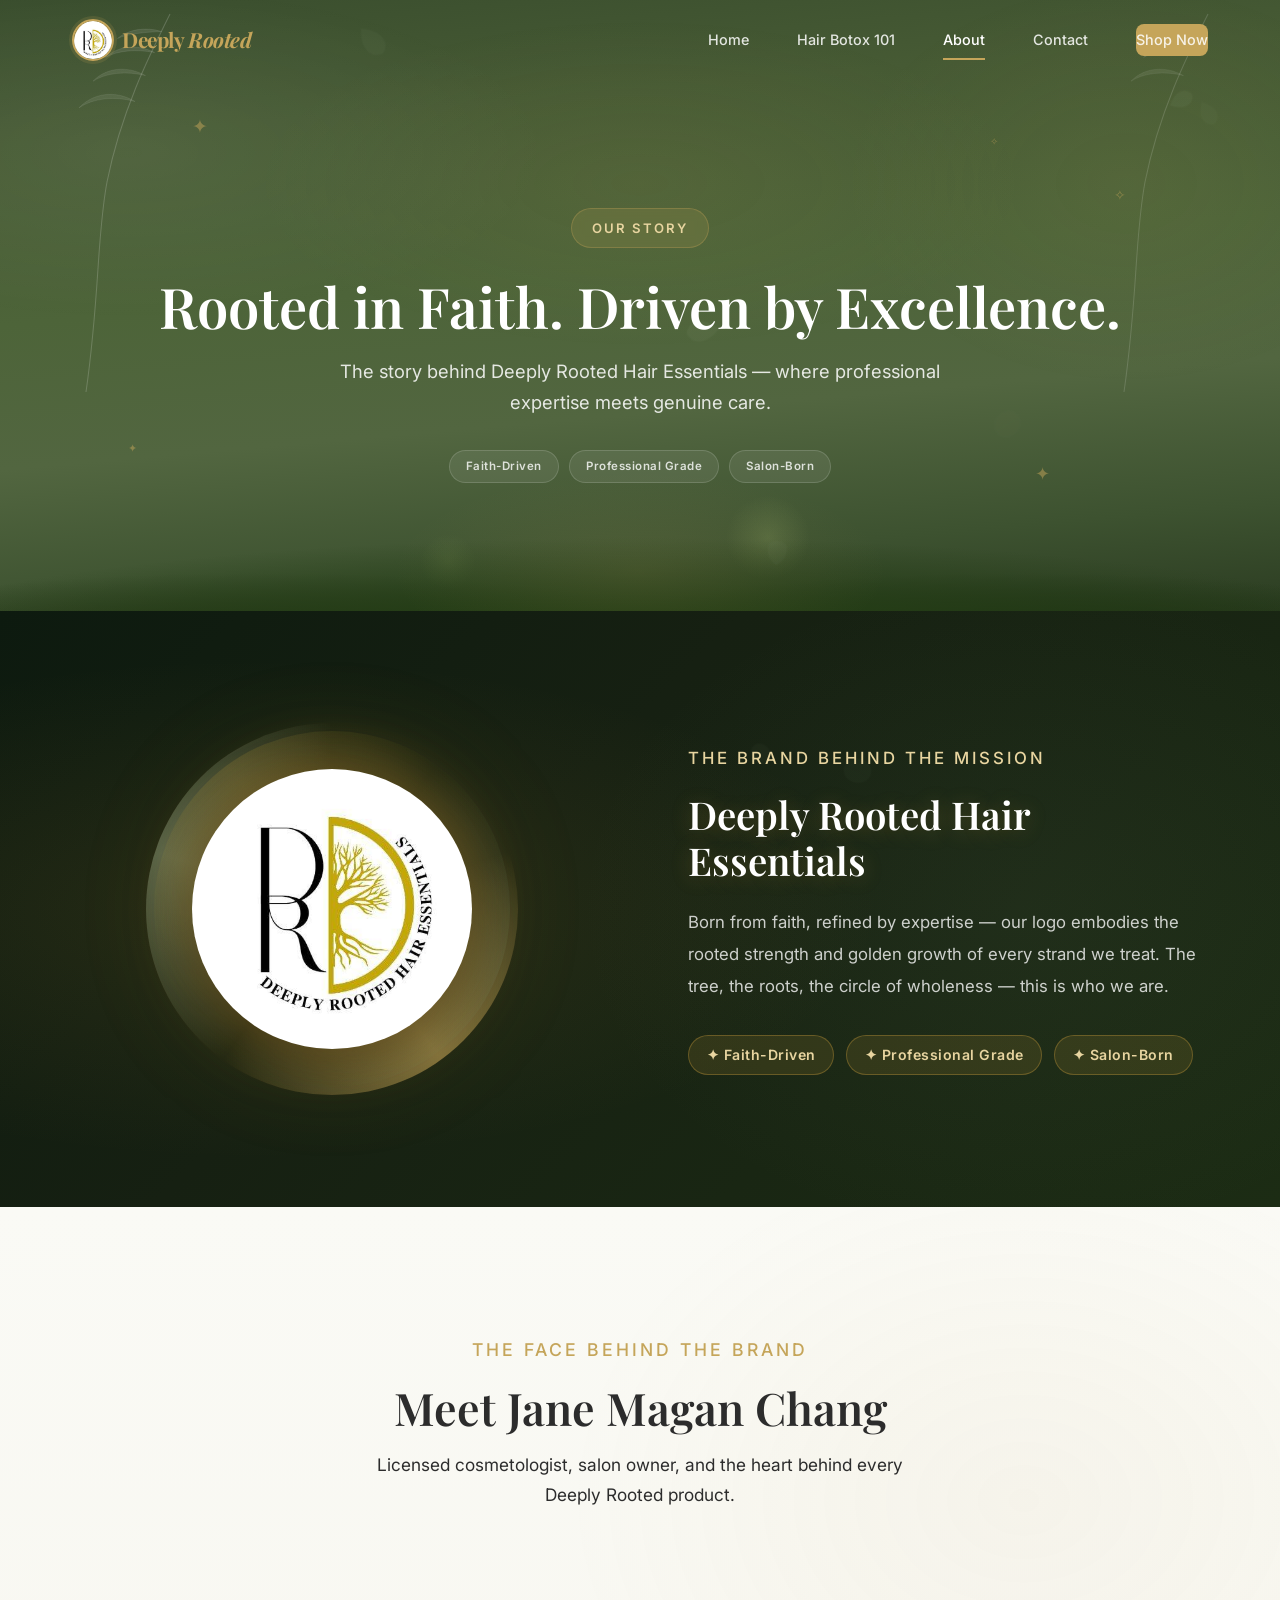
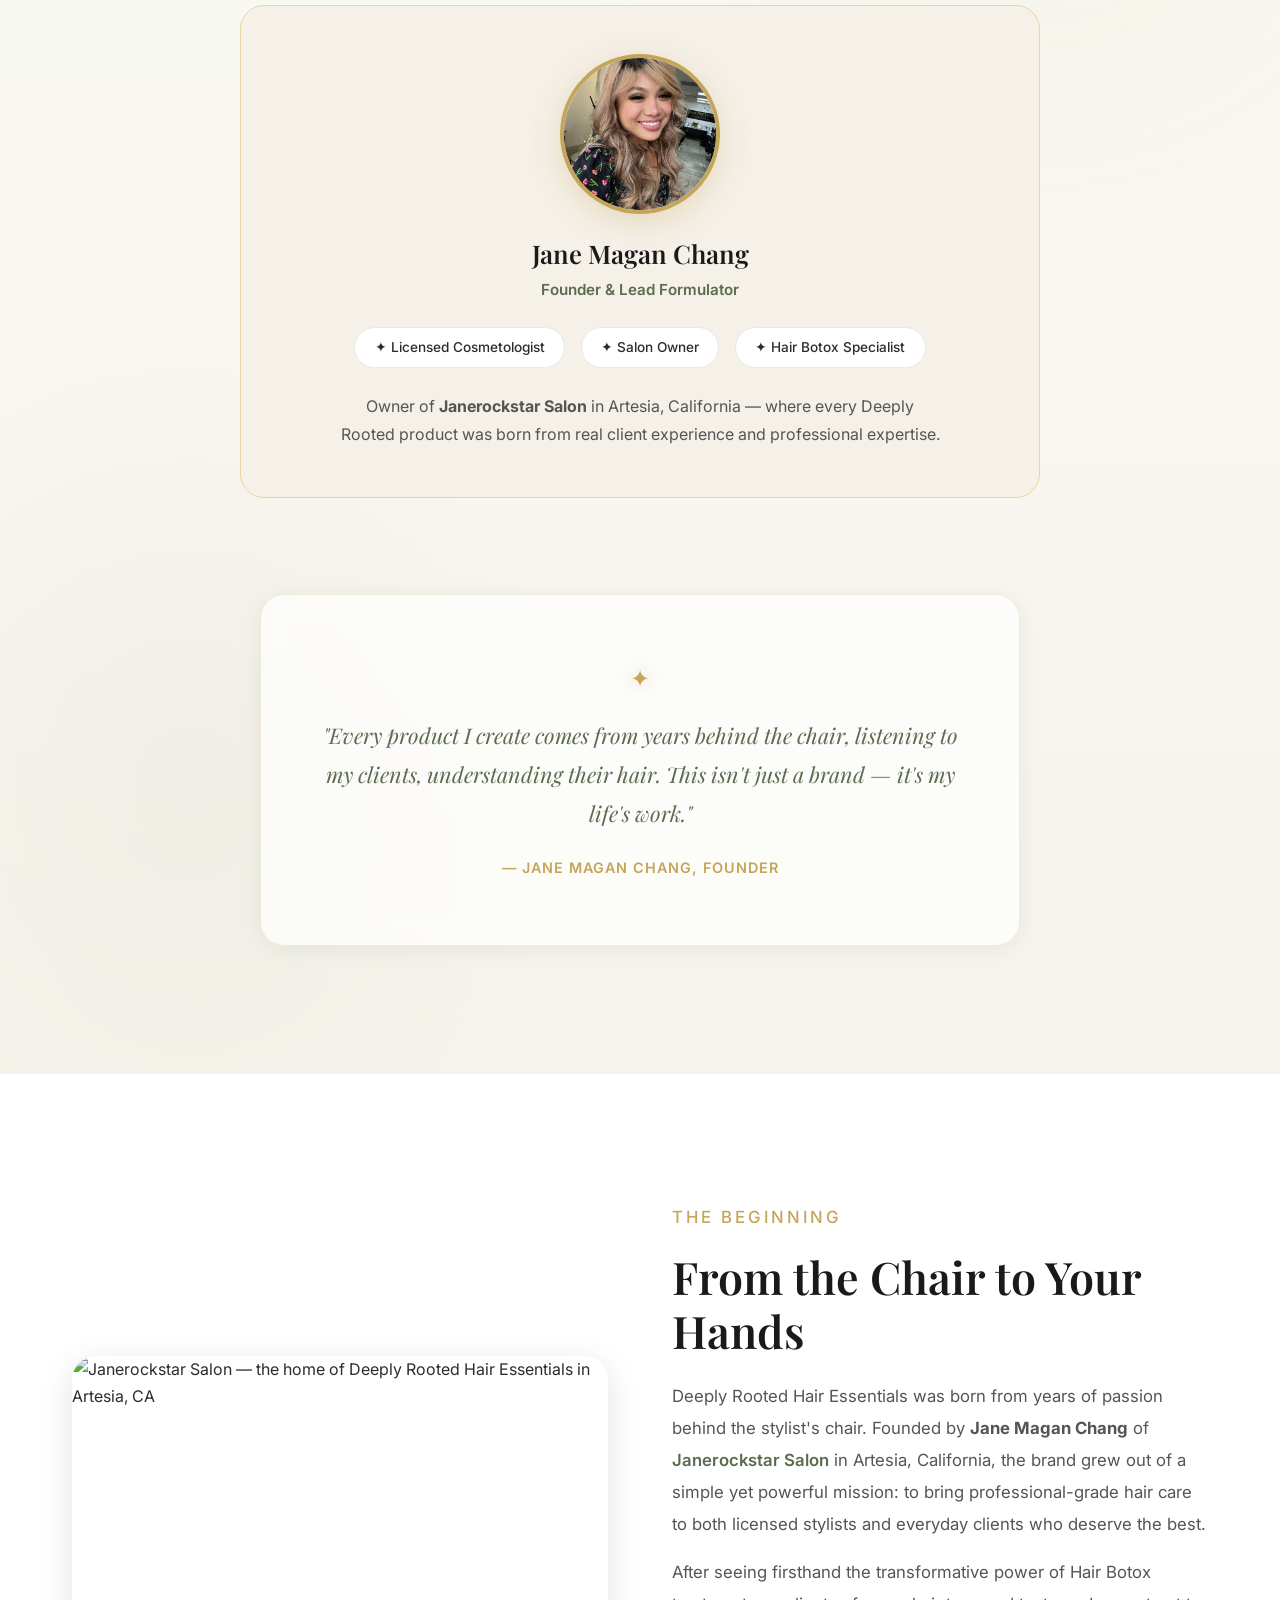
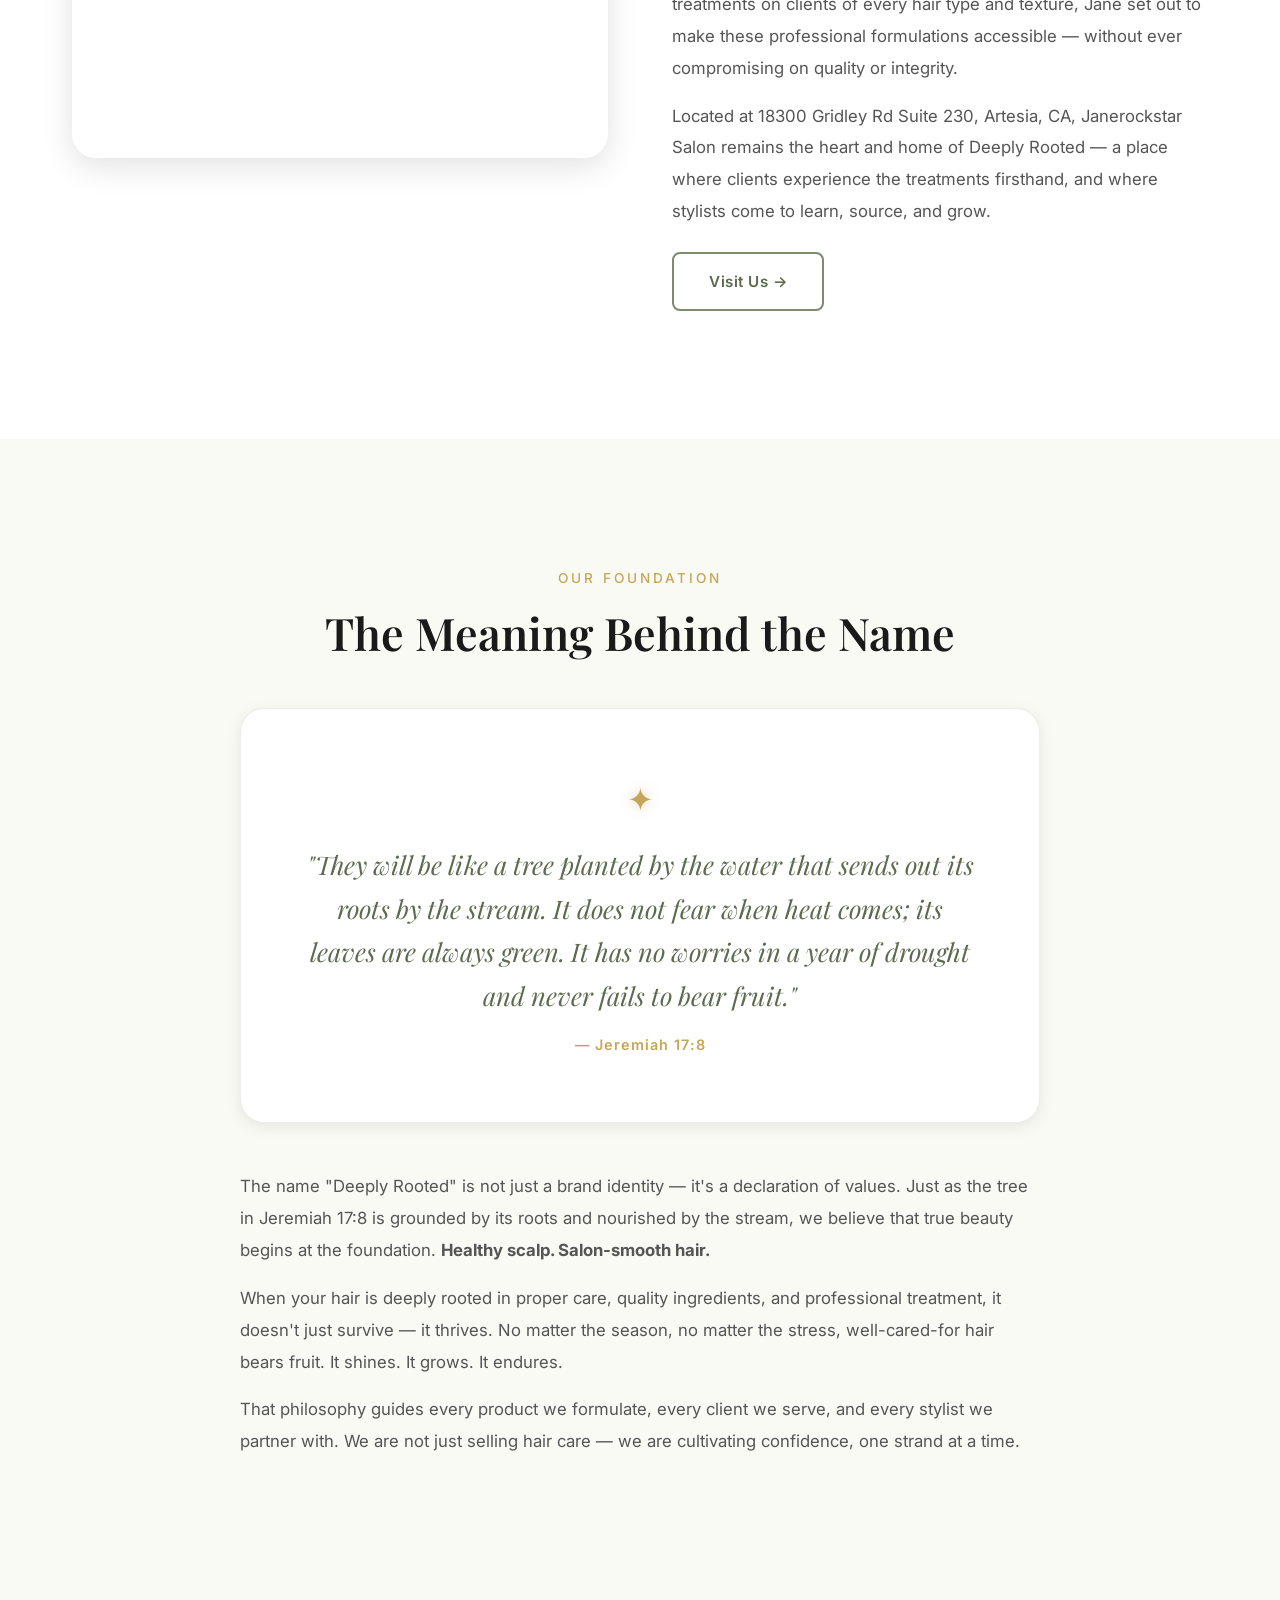
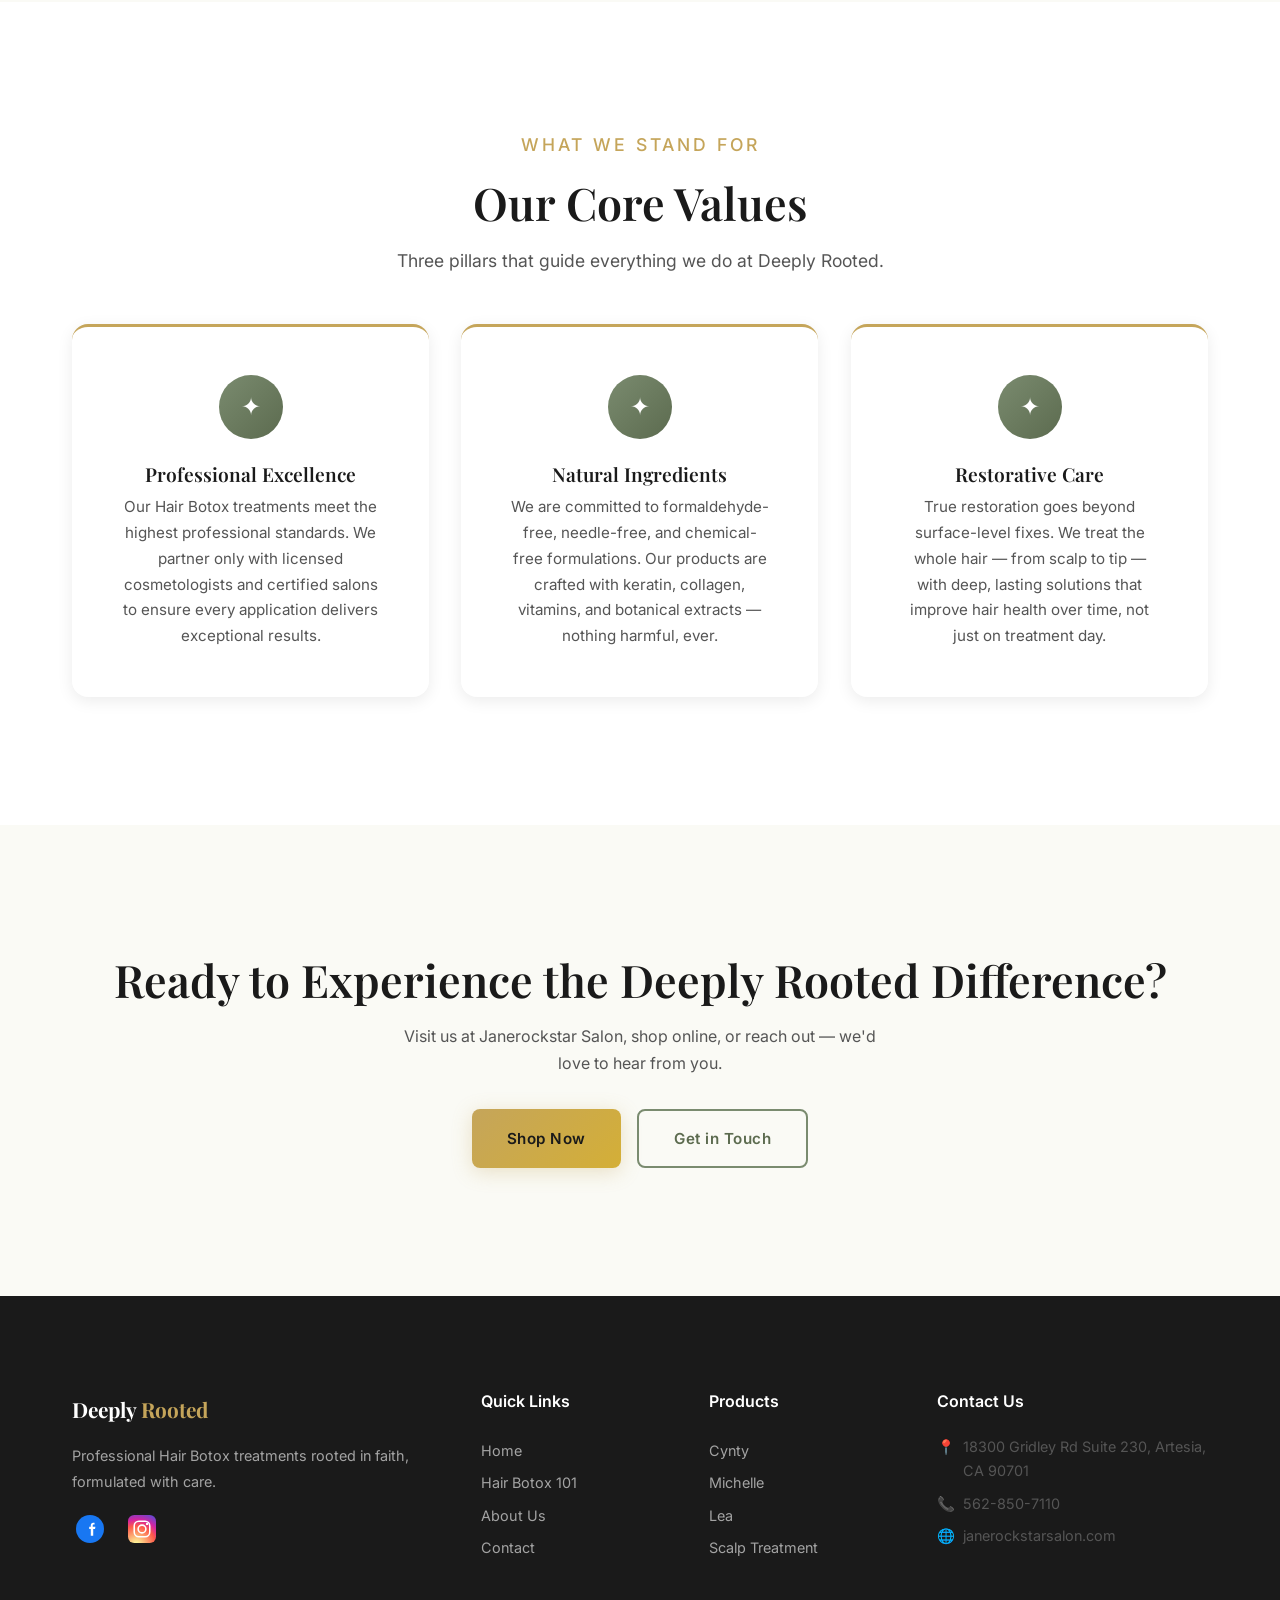
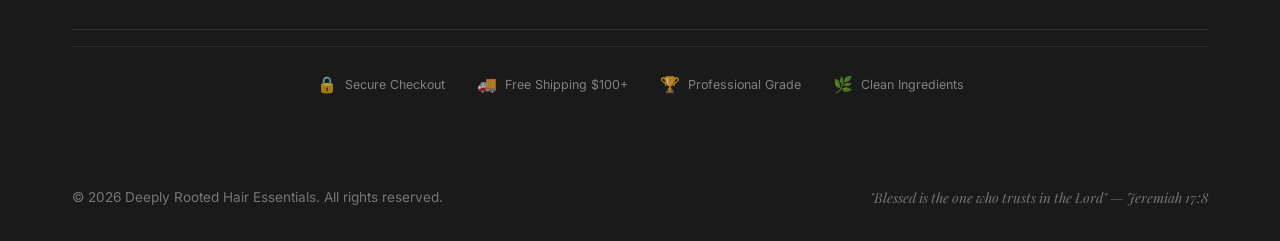
==== commit aed4d736: "Deploy: 2026-05-01 update" ====
--- a/about.html
+++ b/about.html
@@ -269,8 +269,8 @@
           <a href="index.html" class="nav-logo">Deeply <span>Rooted</span></a>
           <p>Professional Hair Botox treatments rooted in faith, formulated with care.</p>
           <div class="footer-social" style="margin-top:1rem;">
-            <a href="https://www.facebook.com/people/Deeply-Rooted-Hair-Essentials-Merchandise/61566217615189/" target="_blank" aria-label="Facebook">f</a>
-            <a href="https://www.instagram.com/deeplyrootedhairessentials/" target="_blank" aria-label="Instagram">📷</a>
+            <a href="https://www.facebook.com/people/Deeply-Rooted-Hair-Essentials-Merchandise/61566217615189/" target="_blank" aria-label="Facebook"><svg viewBox="0 0 36 36" fill="none"><circle cx="18" cy="18" r="18" fill="#1877F2"/><path d="M25 18.09h-2.86v8.71H19V18.09h-2.05v-3h2.05v-1.86c0-2.04 1.2-3.15 3.05-3.15.88 0 1.8.16 1.8.16v2h-1.02c-1 0-1.31.62-1.31 1.26v1.59H25l-.55 3z" fill="#fff"/></svg></a>
+            <a href="https://www.instagram.com/deeplyrootedhairessentials/" target="_blank" aria-label="Instagram"><svg viewBox="0 0 36 36" fill="none"><defs><radialGradient id="igf3" cx="30%" cy="107%" r="150%"><stop offset="0%" stop-color="#fdf497"/><stop offset="5%" stop-color="#fdf497"/><stop offset="45%" stop-color="#fd5949"/><stop offset="60%" stop-color="#d6249f"/><stop offset="90%" stop-color="#285AEB"/></radialGradient></defs><rect width="36" height="36" rx="8" fill="url(#igf3)"/><rect x="8" y="8" width="20" height="20" rx="6" stroke="#fff" stroke-width="2" fill="none"/><circle cx="18" cy="18" r="5" stroke="#fff" stroke-width="2" fill="none"/><circle cx="24.5" cy="11.5" r="1.5" fill="#fff"/></svg></a>
           </div>
         </div>
         <div><h4>Quick Links</h4><div class="footer-links"><a href="index.html">Home</a><a href="hair-botox-101.html">Hair Botox 101</a><a href="about.html">About Us</a><a href="contact.html">Contact</a></div></div>
--- a/styles/main.css
+++ b/styles/main.css
@@ -302,13 +302,14 @@
 }
 .footer-bottom p { font-size: 0.85rem; color: rgba(255,255,255,0.4); margin: 0; }
 .footer-scripture { font-family: var(--font-heading); font-style: italic; font-size: 0.9rem; color: rgba(255,255,255,0.5); }
-.footer-social { display: flex; gap: var(--space-md); }
+.footer-social { display: flex; gap: var(--space-md); align-items: center; }
 .footer-social a {
-  width: 40px; height: 40px; border-radius: var(--radius-full);
-  border: 1px solid rgba(255,255,255,0.2); display: flex; align-items: center; justify-content: center;
-  color: rgba(255,255,255,0.6); transition: all var(--transition-base);
-}
-.footer-social a:hover { border-color: var(--color-gold); color: var(--color-gold); background: rgba(197,165,90,0.1); }
+  width: 36px; height: 36px; border-radius: var(--radius-full);
+  display: flex; align-items: center; justify-content: center;
+  transition: all var(--transition-base);
+}
+.footer-social a:hover { transform: translateY(-3px); filter: brightness(1.2); }
+.footer-social a svg { width: 28px; height: 28px; }
 
 /* ---- Scroll Reveal (Blur In/Out) ---- */
 .reveal {
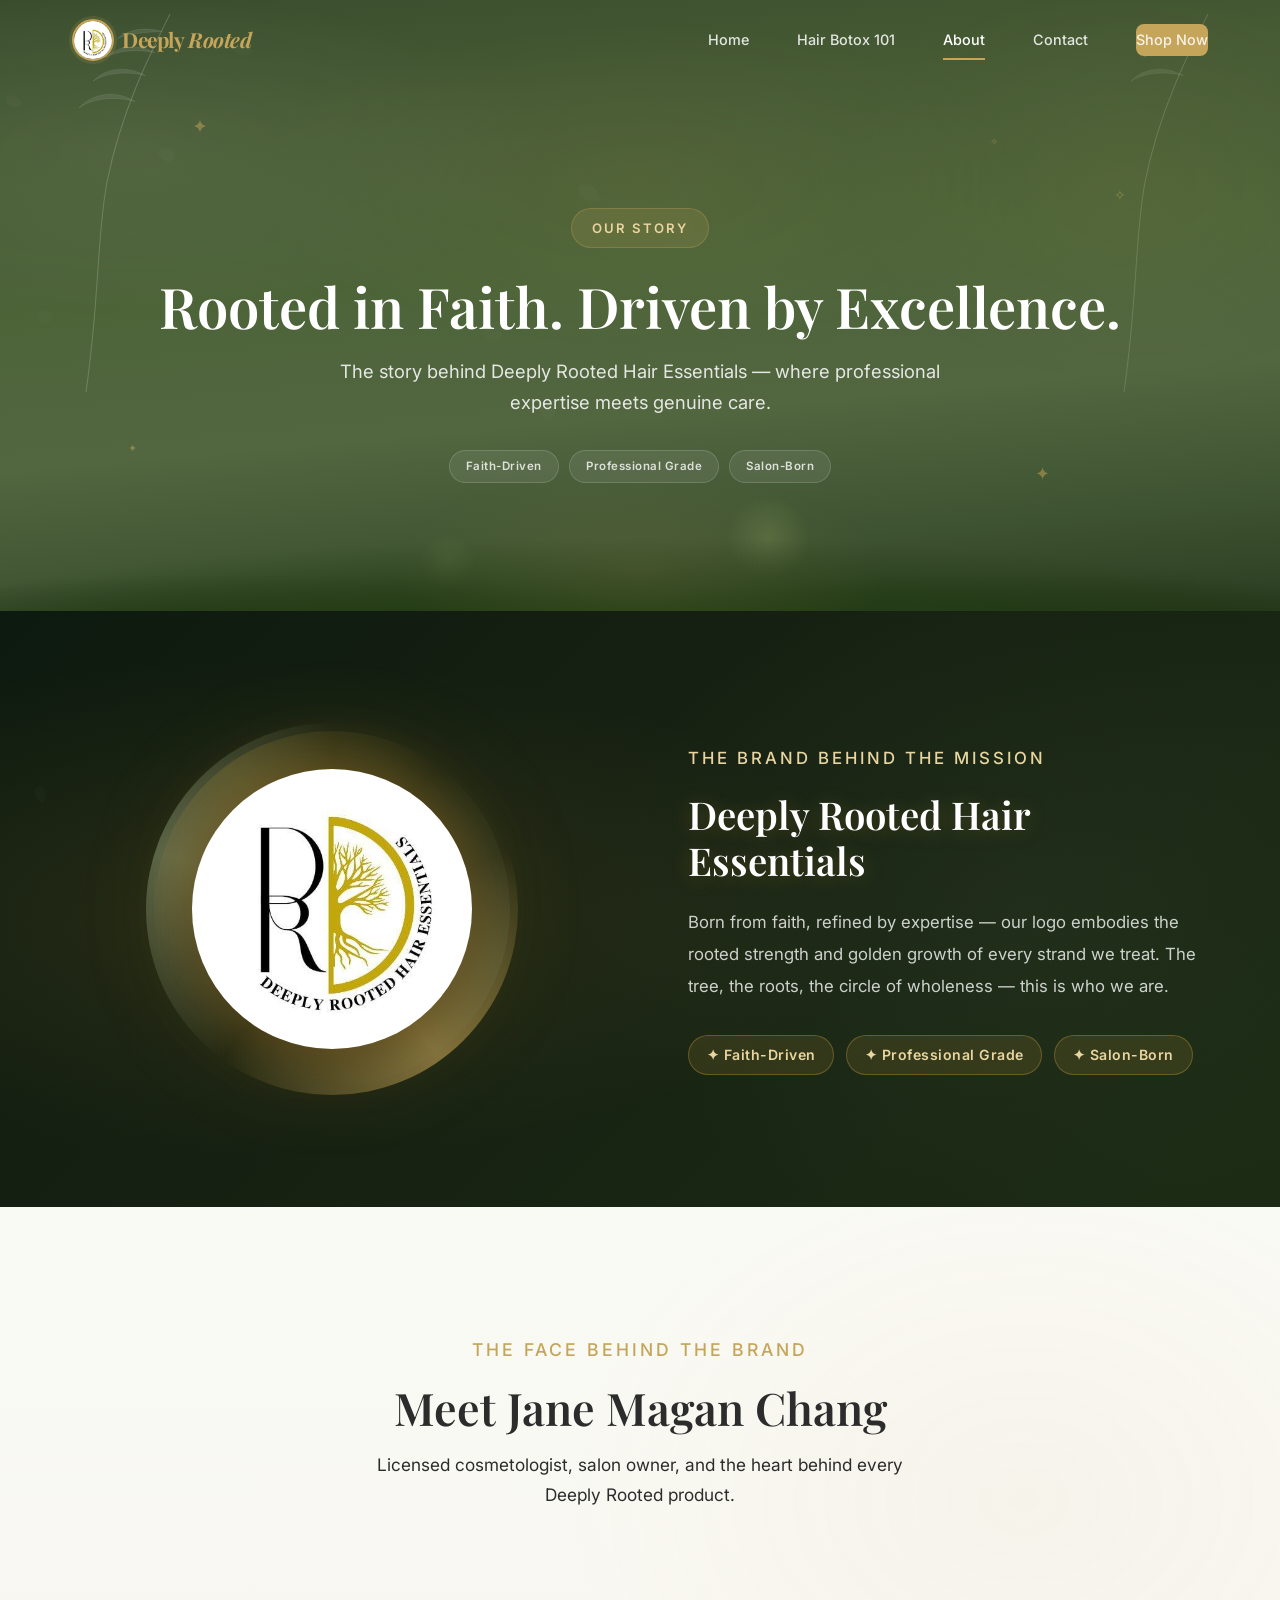
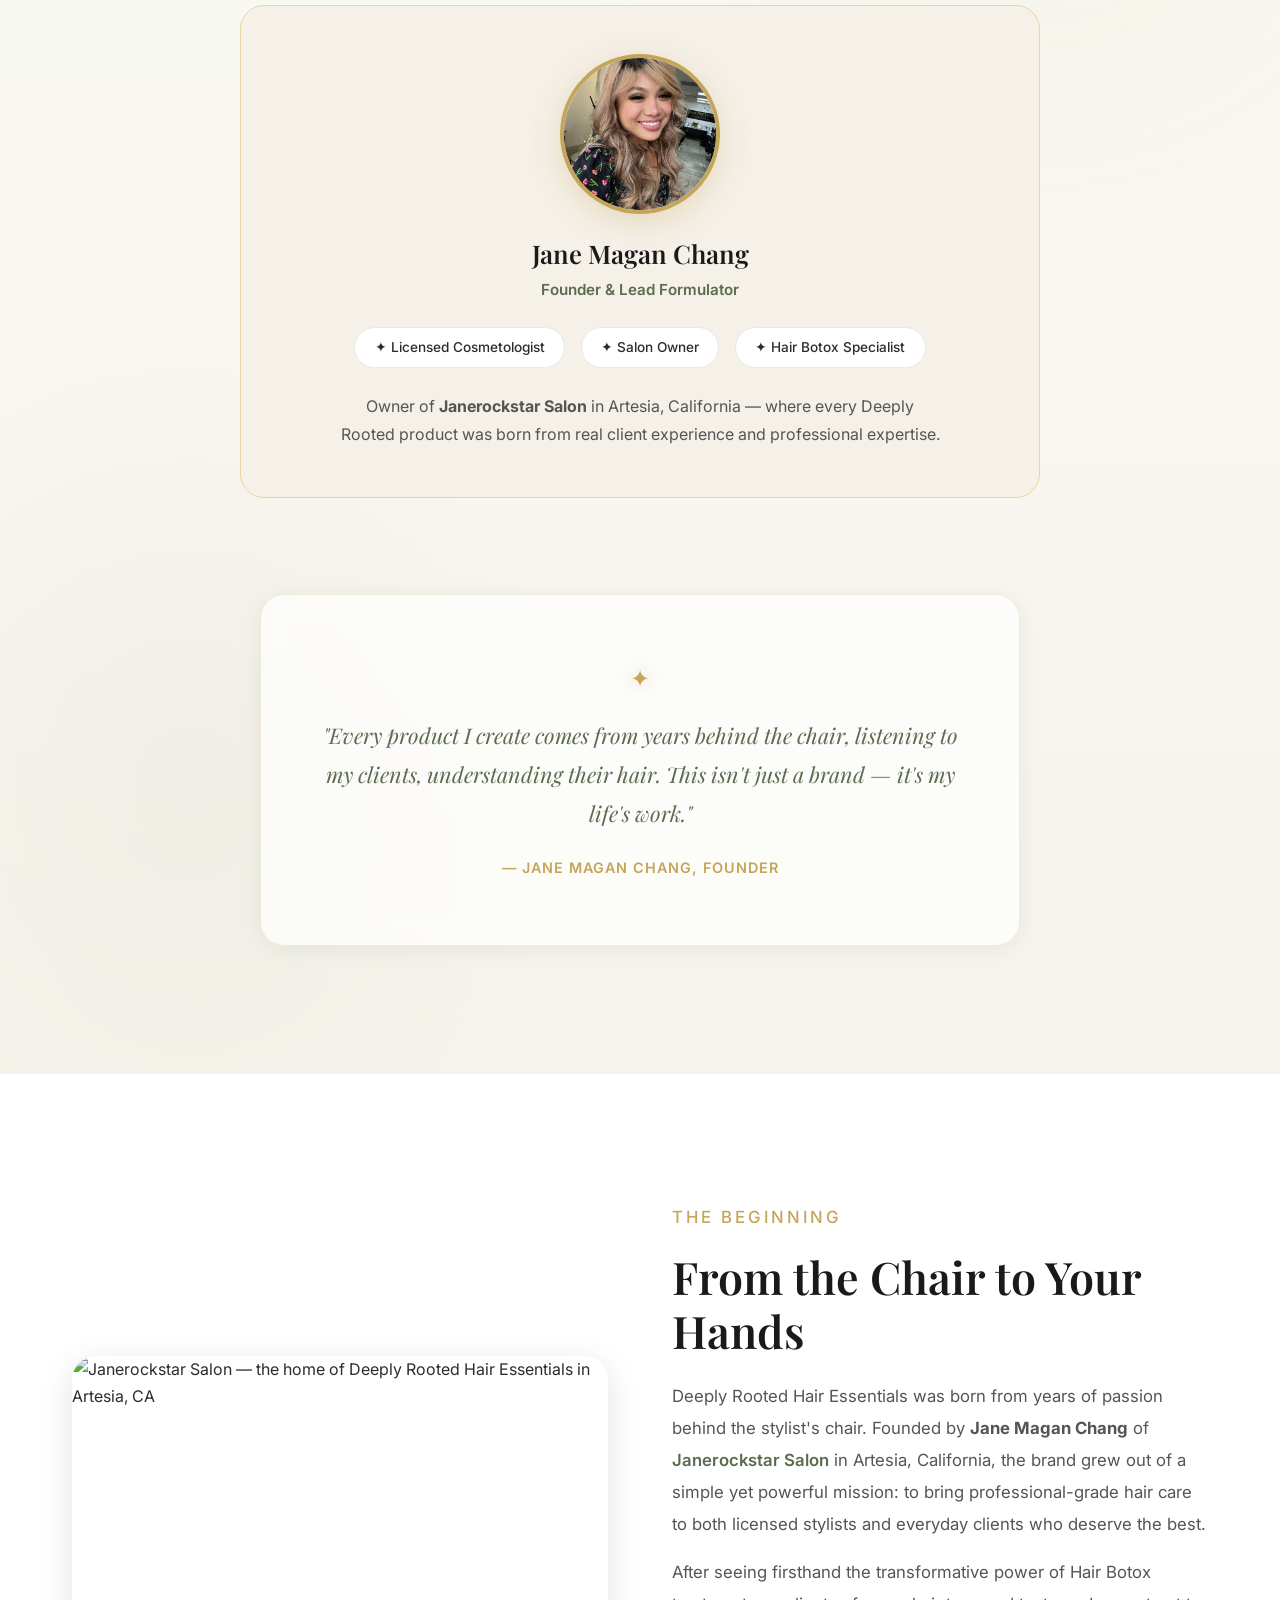
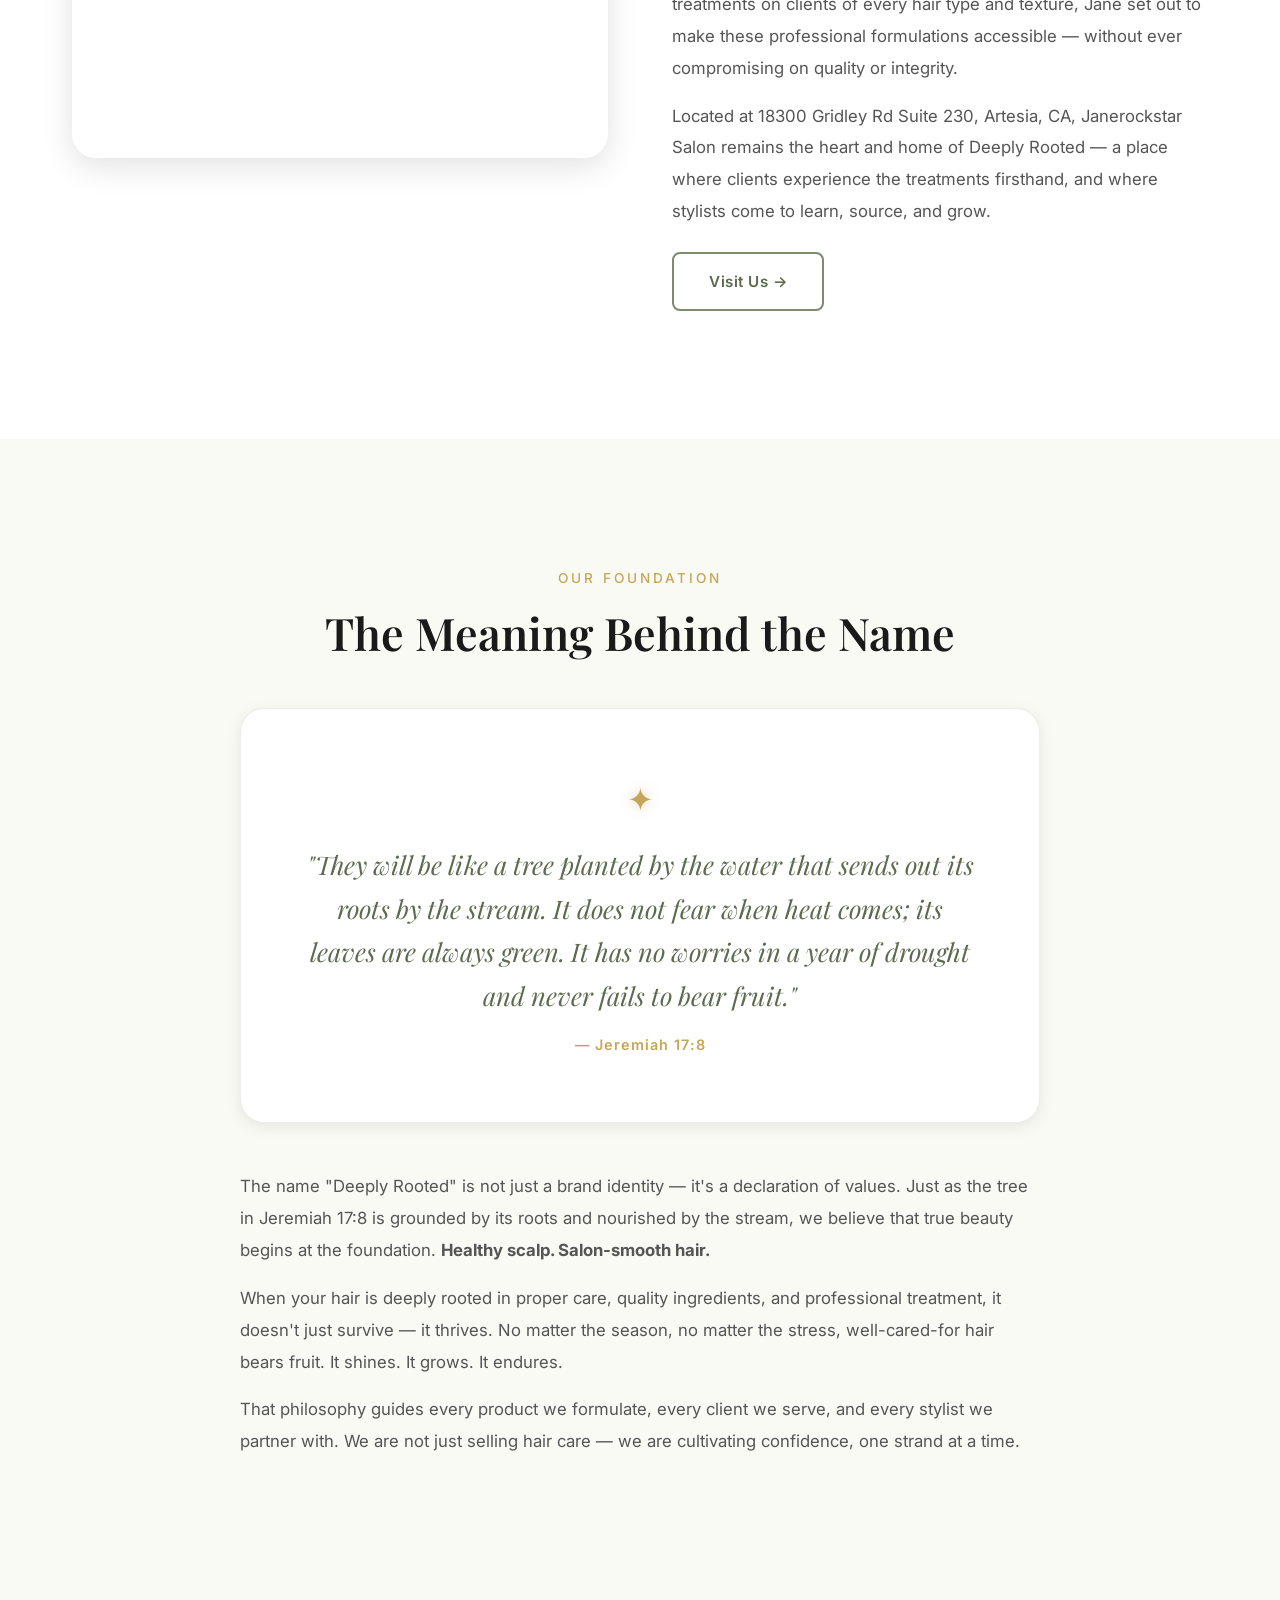
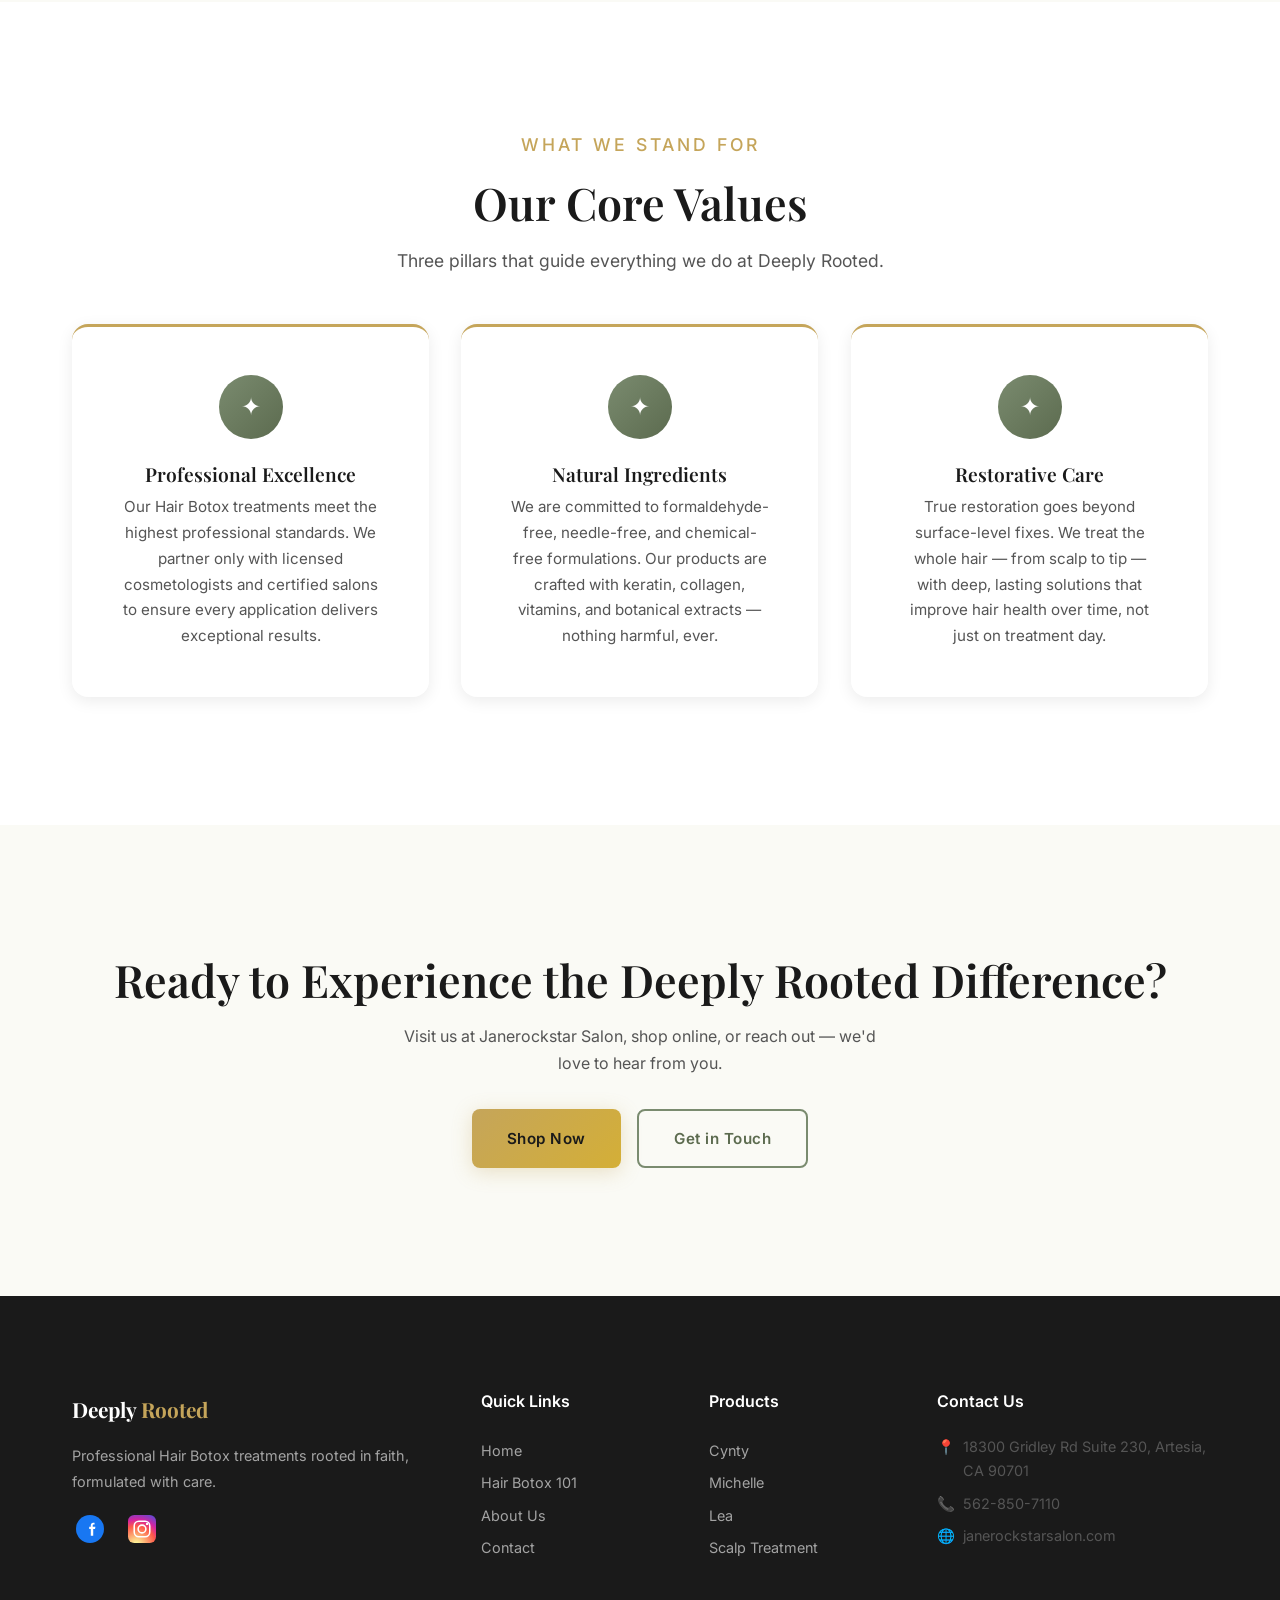
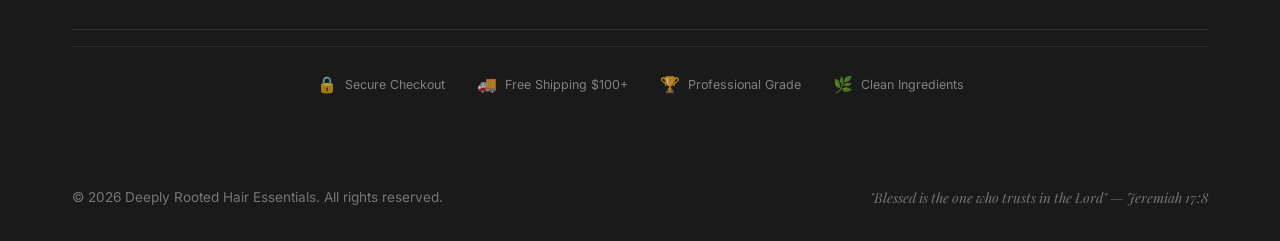
==== commit 1945dd00: "Deploy: 2026-05-01 update" ====
--- a/about.html
+++ b/about.html
@@ -270,7 +270,7 @@
           <p>Professional Hair Botox treatments rooted in faith, formulated with care.</p>
           <div class="footer-social" style="margin-top:1rem;">
             <a href="https://www.facebook.com/people/Deeply-Rooted-Hair-Essentials-Merchandise/61566217615189/" target="_blank" aria-label="Facebook"><svg viewBox="0 0 36 36" fill="none"><circle cx="18" cy="18" r="18" fill="#1877F2"/><path d="M25 18.09h-2.86v8.71H19V18.09h-2.05v-3h2.05v-1.86c0-2.04 1.2-3.15 3.05-3.15.88 0 1.8.16 1.8.16v2h-1.02c-1 0-1.31.62-1.31 1.26v1.59H25l-.55 3z" fill="#fff"/></svg></a>
-            <a href="https://www.instagram.com/deeplyrootedhairessentials/" target="_blank" aria-label="Instagram"><svg viewBox="0 0 36 36" fill="none"><defs><radialGradient id="igf3" cx="30%" cy="107%" r="150%"><stop offset="0%" stop-color="#fdf497"/><stop offset="5%" stop-color="#fdf497"/><stop offset="45%" stop-color="#fd5949"/><stop offset="60%" stop-color="#d6249f"/><stop offset="90%" stop-color="#285AEB"/></radialGradient></defs><rect width="36" height="36" rx="8" fill="url(#igf3)"/><rect x="8" y="8" width="20" height="20" rx="6" stroke="#fff" stroke-width="2" fill="none"/><circle cx="18" cy="18" r="5" stroke="#fff" stroke-width="2" fill="none"/><circle cx="24.5" cy="11.5" r="1.5" fill="#fff"/></svg></a>
+            <a href="https://www.instagram.com/deeplyrootedtm/" target="_blank" aria-label="Instagram"><svg viewBox="0 0 36 36" fill="none"><defs><radialGradient id="igf3" cx="30%" cy="107%" r="150%"><stop offset="0%" stop-color="#fdf497"/><stop offset="5%" stop-color="#fdf497"/><stop offset="45%" stop-color="#fd5949"/><stop offset="60%" stop-color="#d6249f"/><stop offset="90%" stop-color="#285AEB"/></radialGradient></defs><rect width="36" height="36" rx="8" fill="url(#igf3)"/><rect x="8" y="8" width="20" height="20" rx="6" stroke="#fff" stroke-width="2" fill="none"/><circle cx="18" cy="18" r="5" stroke="#fff" stroke-width="2" fill="none"/><circle cx="24.5" cy="11.5" r="1.5" fill="#fff"/></svg></a>
           </div>
         </div>
         <div><h4>Quick Links</h4><div class="footer-links"><a href="index.html">Home</a><a href="hair-botox-101.html">Hair Botox 101</a><a href="about.html">About Us</a><a href="contact.html">Contact</a></div></div>
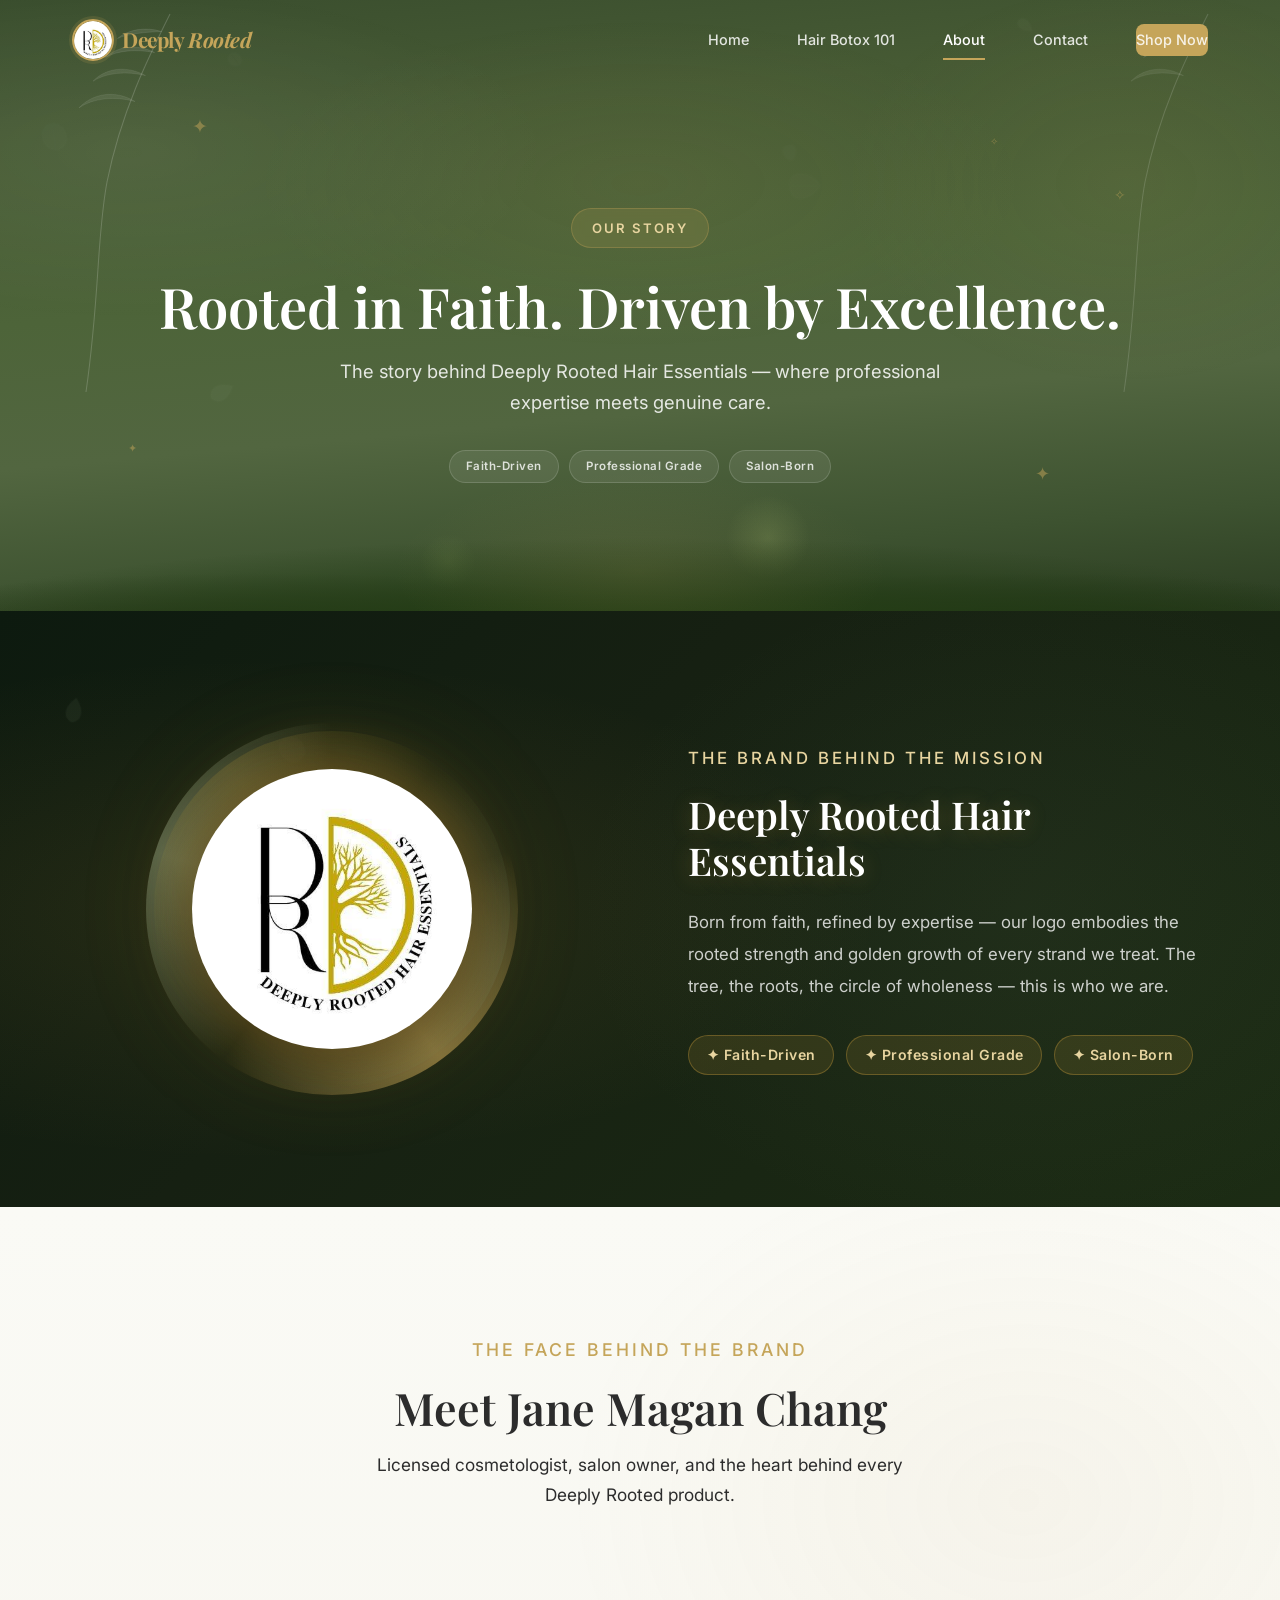
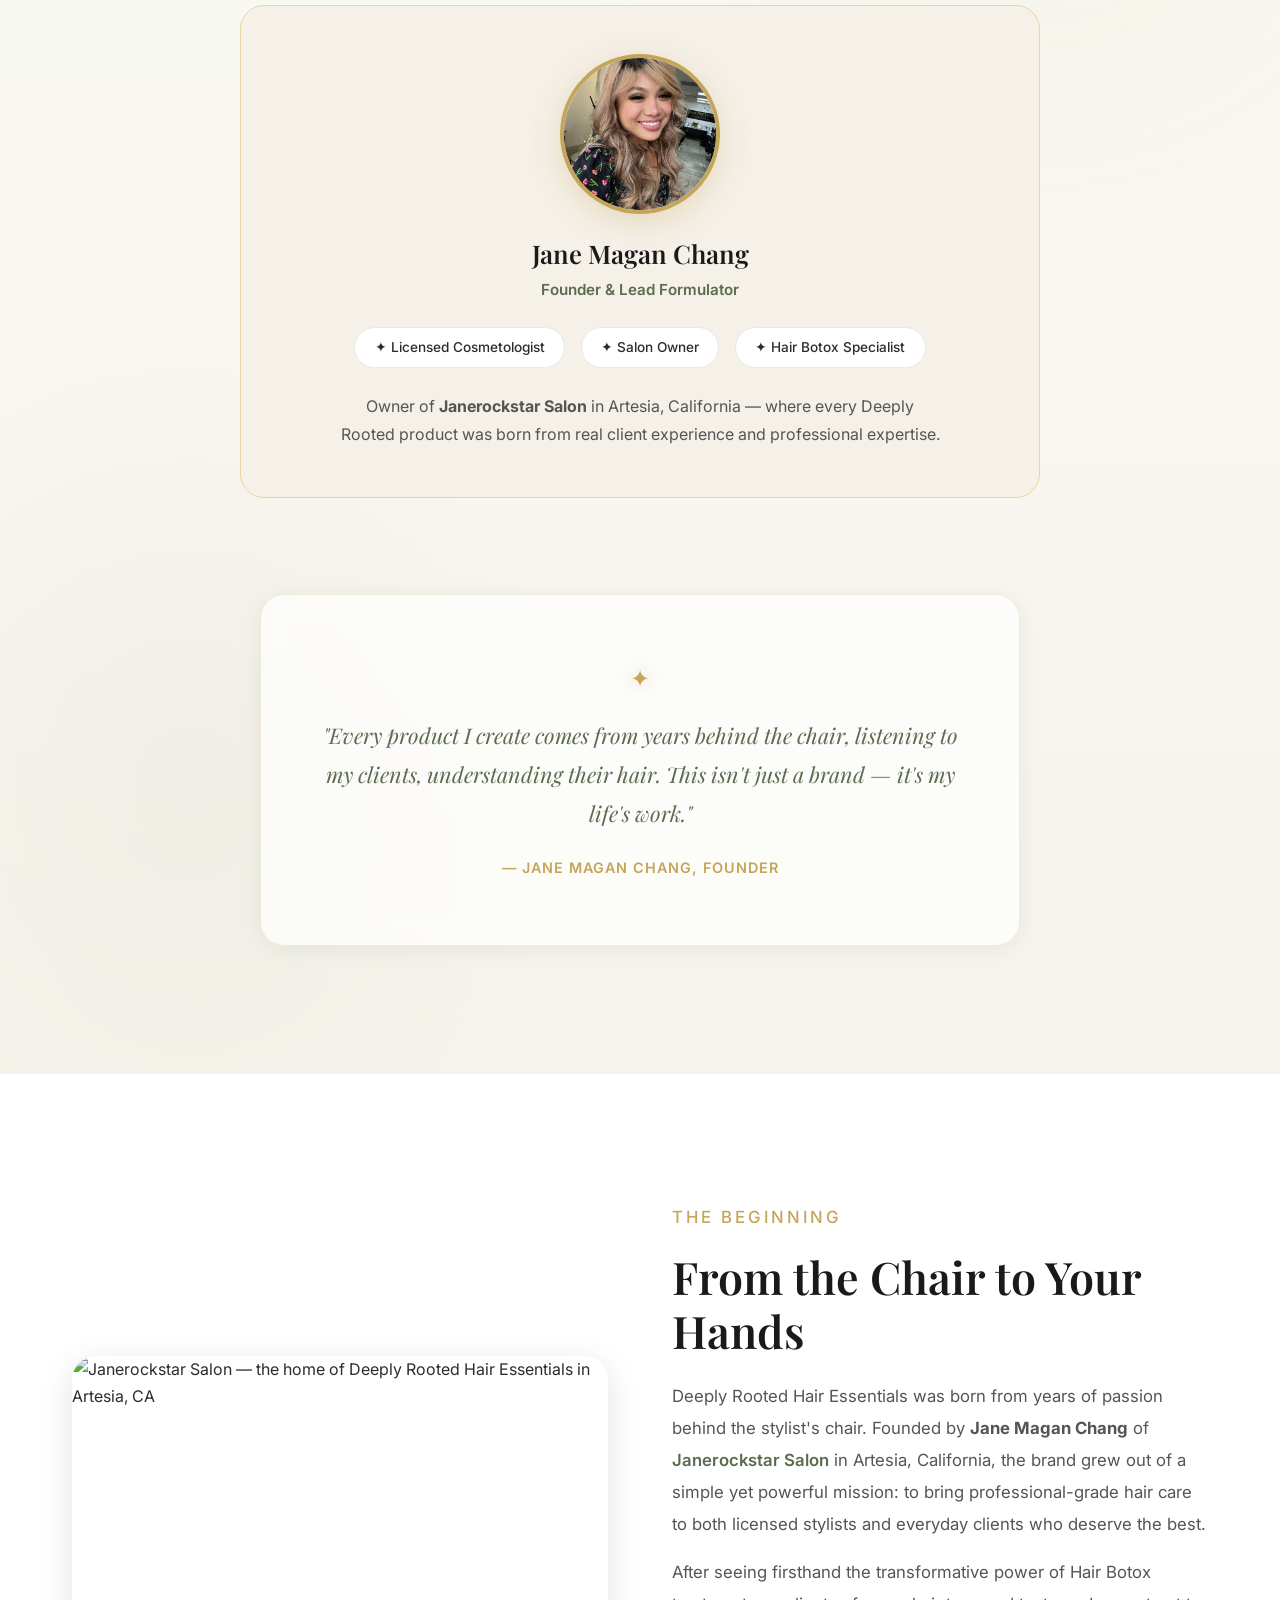
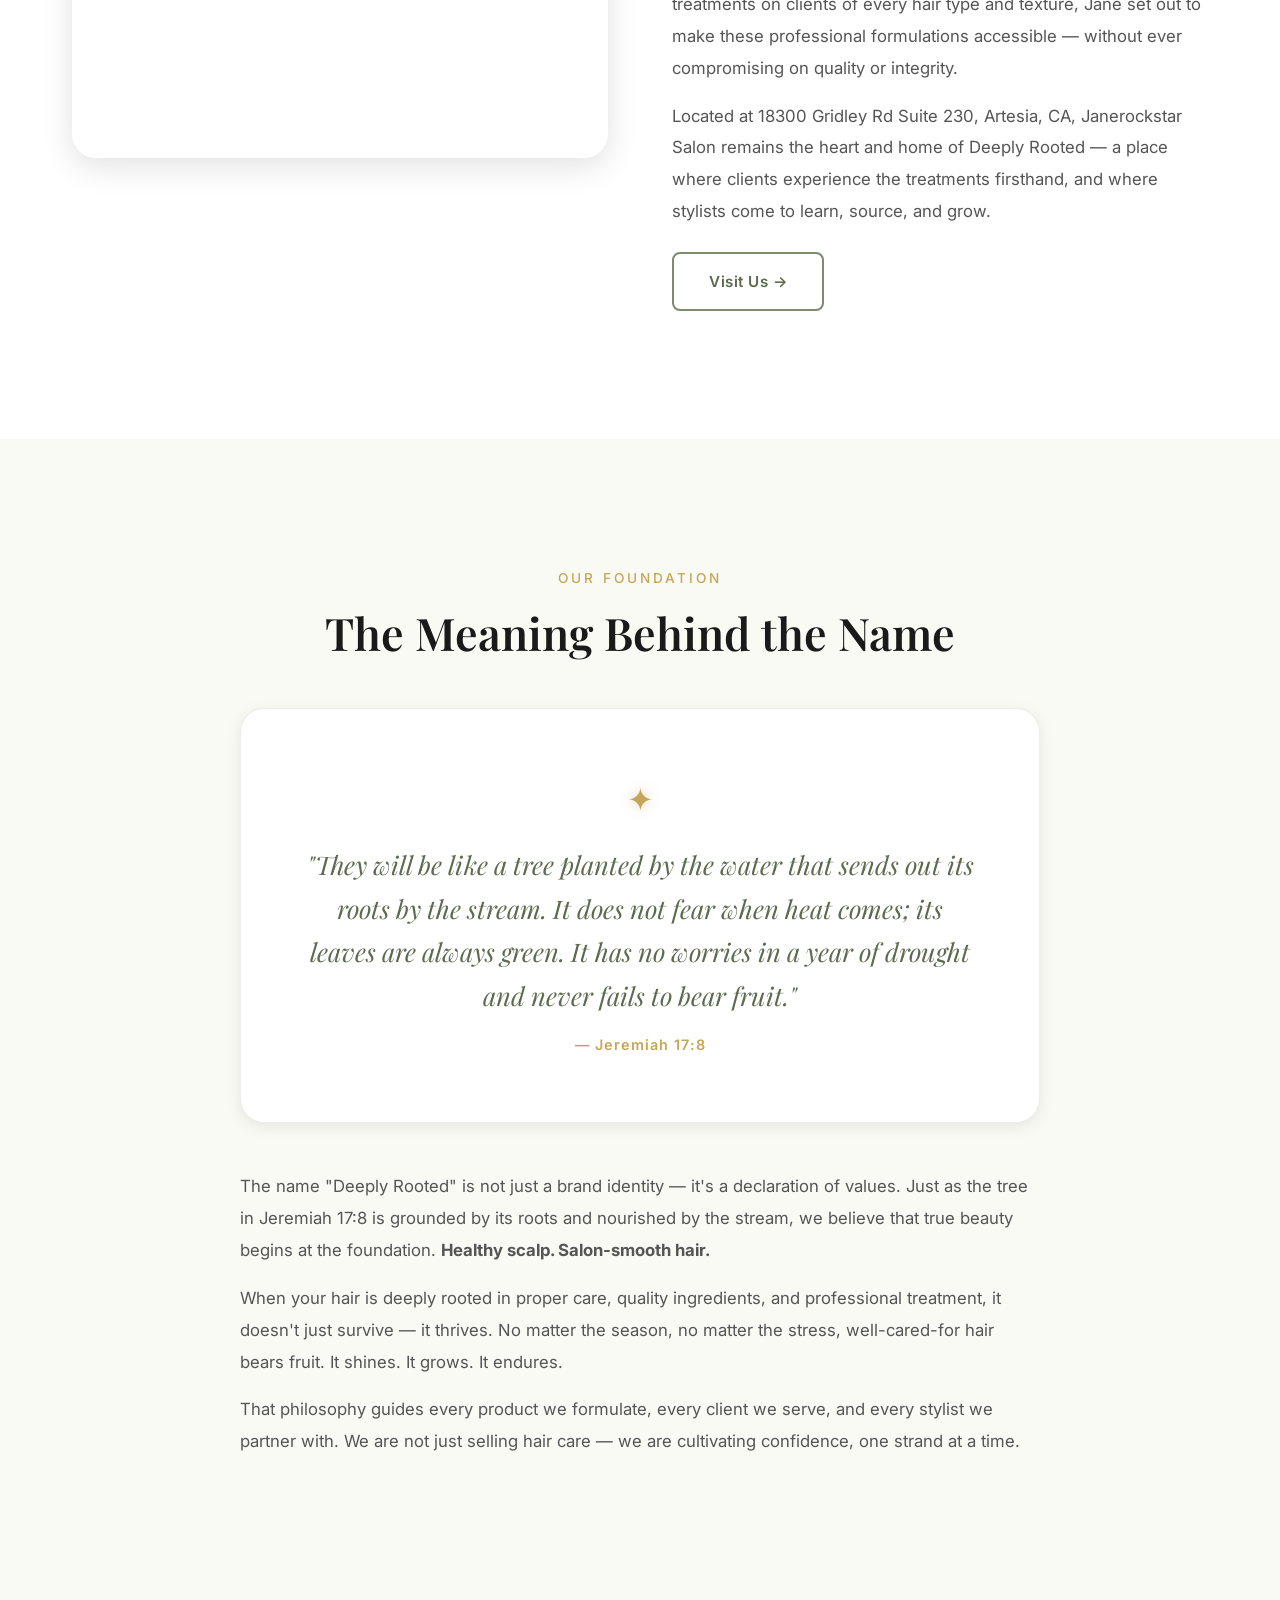
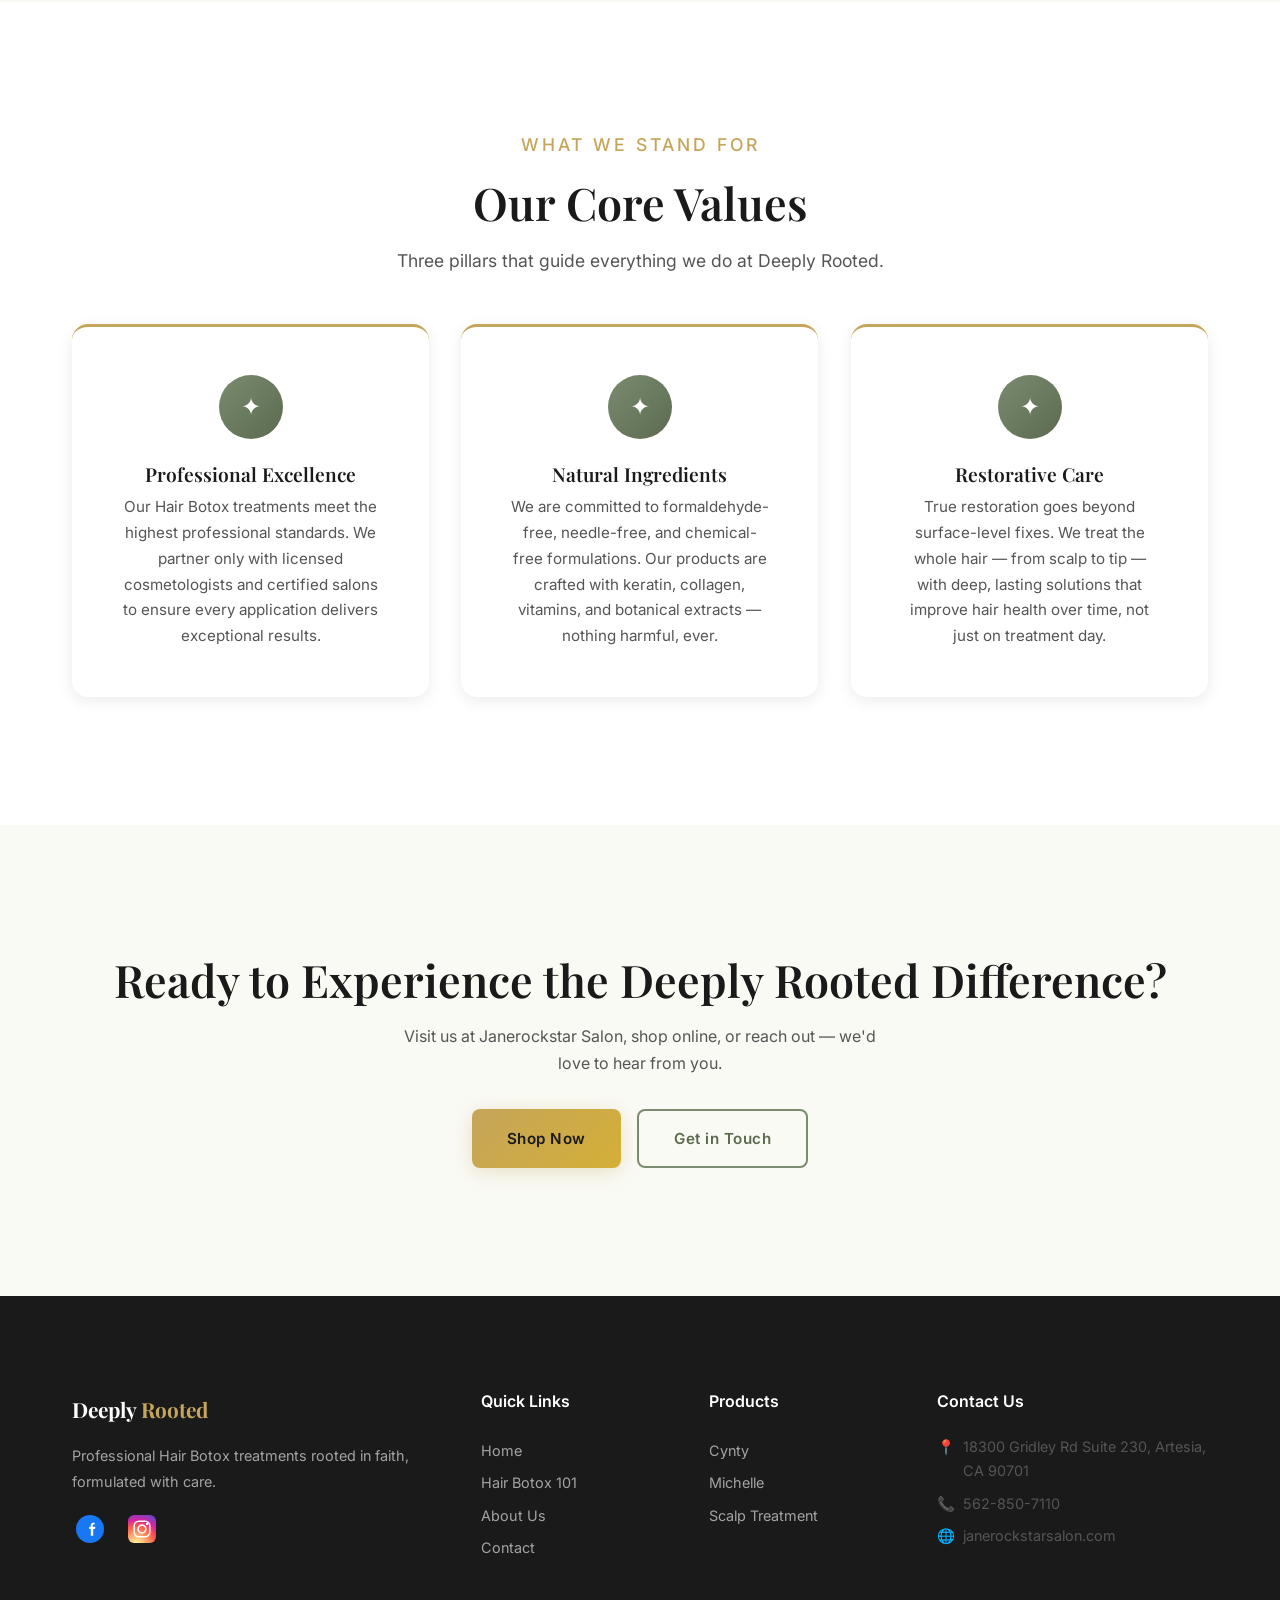
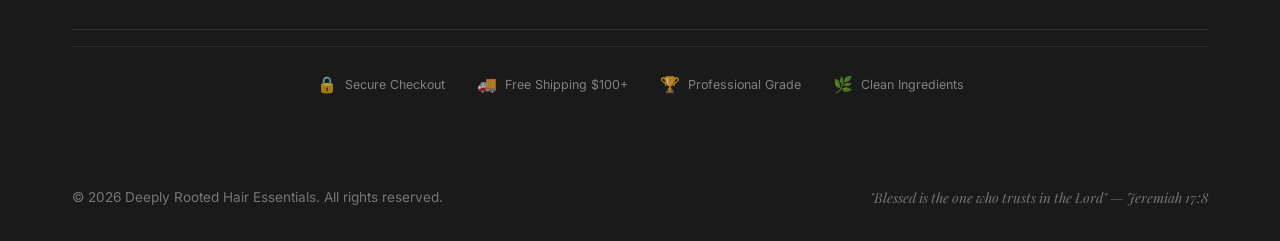
==== commit 63bc6d9b: "Deploy: 2026-05-04 update" ====
--- a/about.html
+++ b/about.html
@@ -255,7 +255,7 @@
       <h2>Ready to Experience the Deeply Rooted Difference?</h2>
       <p style="max-width:500px; margin: var(--space-md) auto var(--space-xl);">Visit us at Janerockstar Salon, shop online, or reach out — we'd love to hear from you.</p>
       <div style="display:flex; gap:1rem; justify-content:center; flex-wrap:wrap;">
-        <a href="https://hair-botox-deeply-rooted.myshopify.com/" target="_blank" class="btn btn-primary">Shop Now</a>
+        <a href="https://hair-botox-deeply-rooted.myshopify.com" target="_blank" class="btn btn-primary">Shop Now</a>
         <a href="contact.html" class="btn btn-outline">Get in Touch</a>
       </div>
     </div>
@@ -274,7 +274,7 @@
           </div>
         </div>
         <div><h4>Quick Links</h4><div class="footer-links"><a href="index.html">Home</a><a href="hair-botox-101.html">Hair Botox 101</a><a href="about.html">About Us</a><a href="contact.html">Contact</a></div></div>
-        <div><h4>Products</h4><div class="footer-links"><a href="https://hair-botox-deeply-rooted.myshopify.com/" target="_blank">Cynty</a><a href="https://hair-botox-deeply-rooted.myshopify.com/" target="_blank">Michelle</a><a href="https://hair-botox-deeply-rooted.myshopify.com/" target="_blank">Lea</a><a href="https://hair-botox-deeply-rooted.myshopify.com/" target="_blank">Scalp Treatment</a></div></div>
+        <div><h4>Products</h4><div class="footer-links"><a href="https://hair-botox-deeply-rooted.myshopify.com" target="_blank">Cynty</a><a href="https://hair-botox-deeply-rooted.myshopify.com" target="_blank">Michelle</a><a href="https://hair-botox-deeply-rooted.myshopify.com" target="_blank">Scalp Treatment</a></div></div>
         <div><h4>Contact Us</h4><div class="footer-contact"><p><span>📍</span> 18300 Gridley Rd Suite 230, Artesia, CA 90701</p><p><span>📞</span> <a href="tel:5628507110">562-850-7110</a></p><p><span>🌐</span> <a href="https://janerockstarsalon.com" target="_blank">janerockstarsalon.com</a></p></div></div>
       </div>
       <!-- Footer Trust Badges -->
